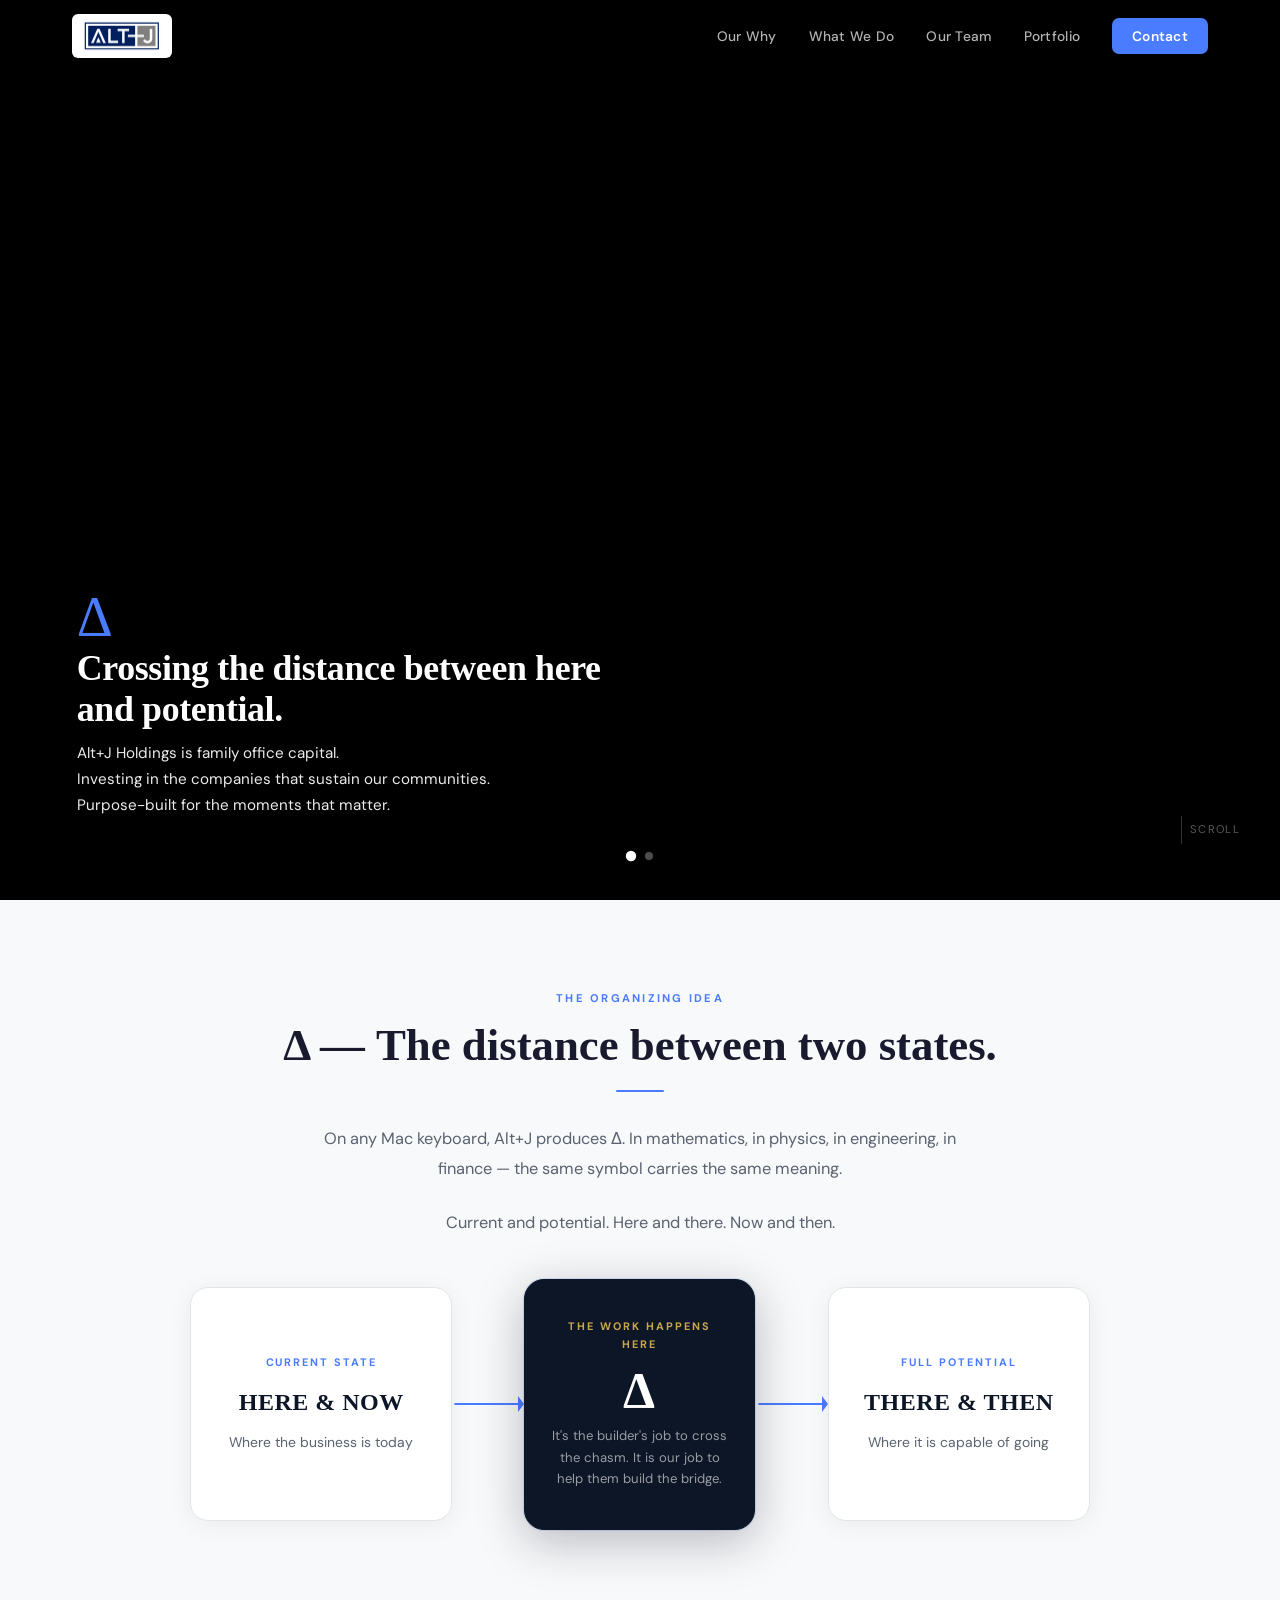
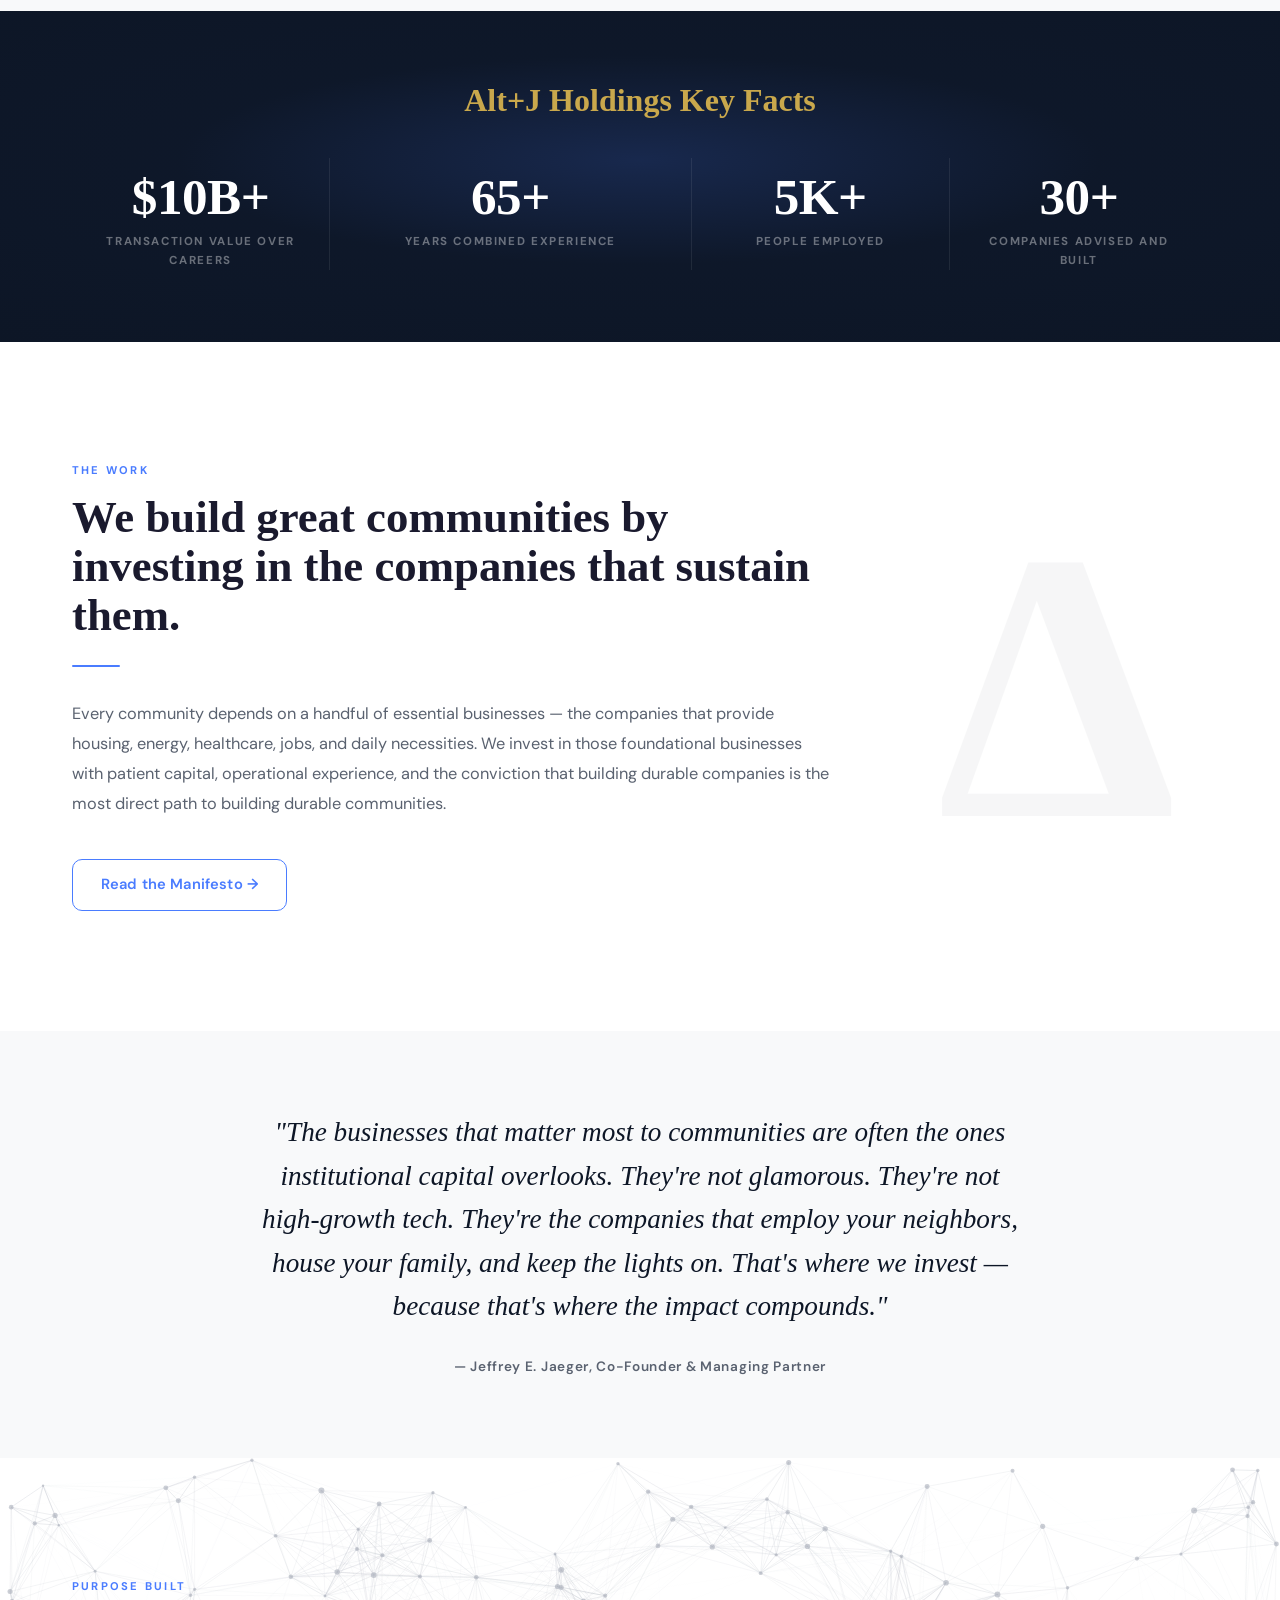
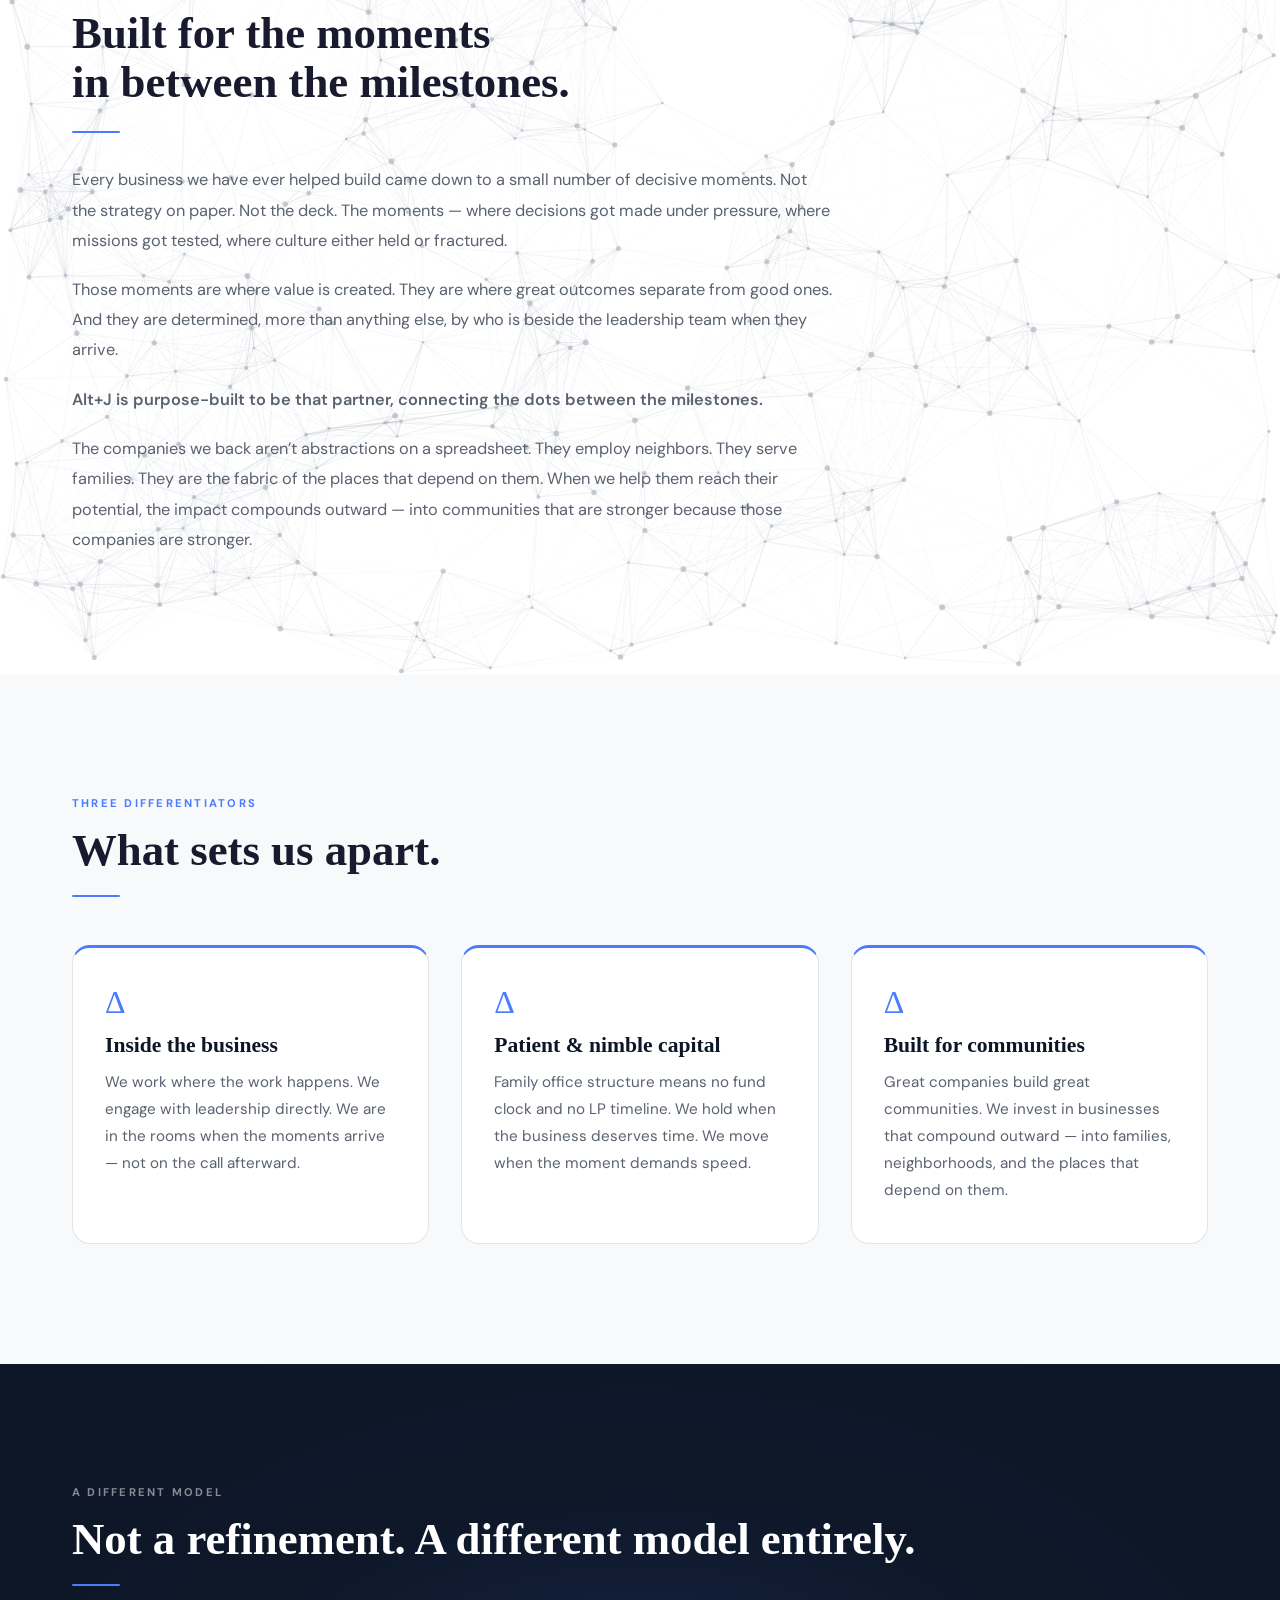
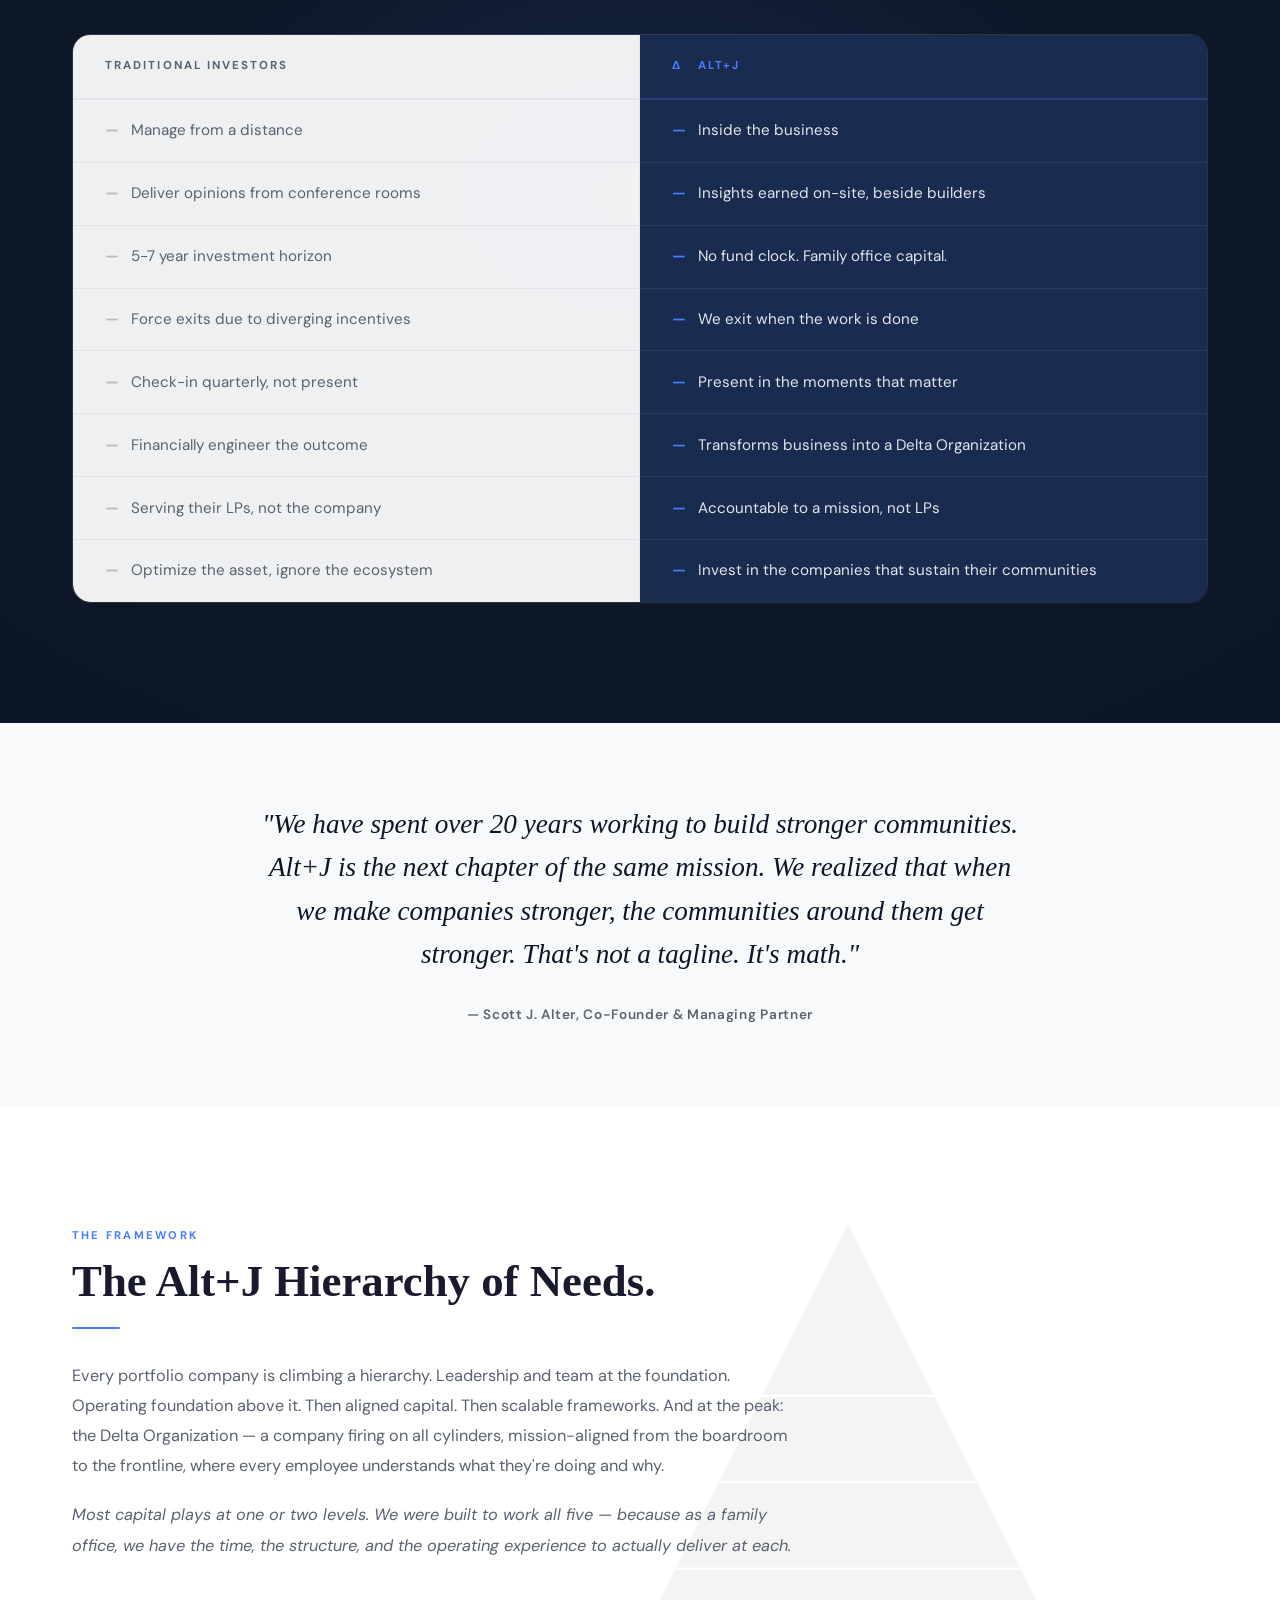
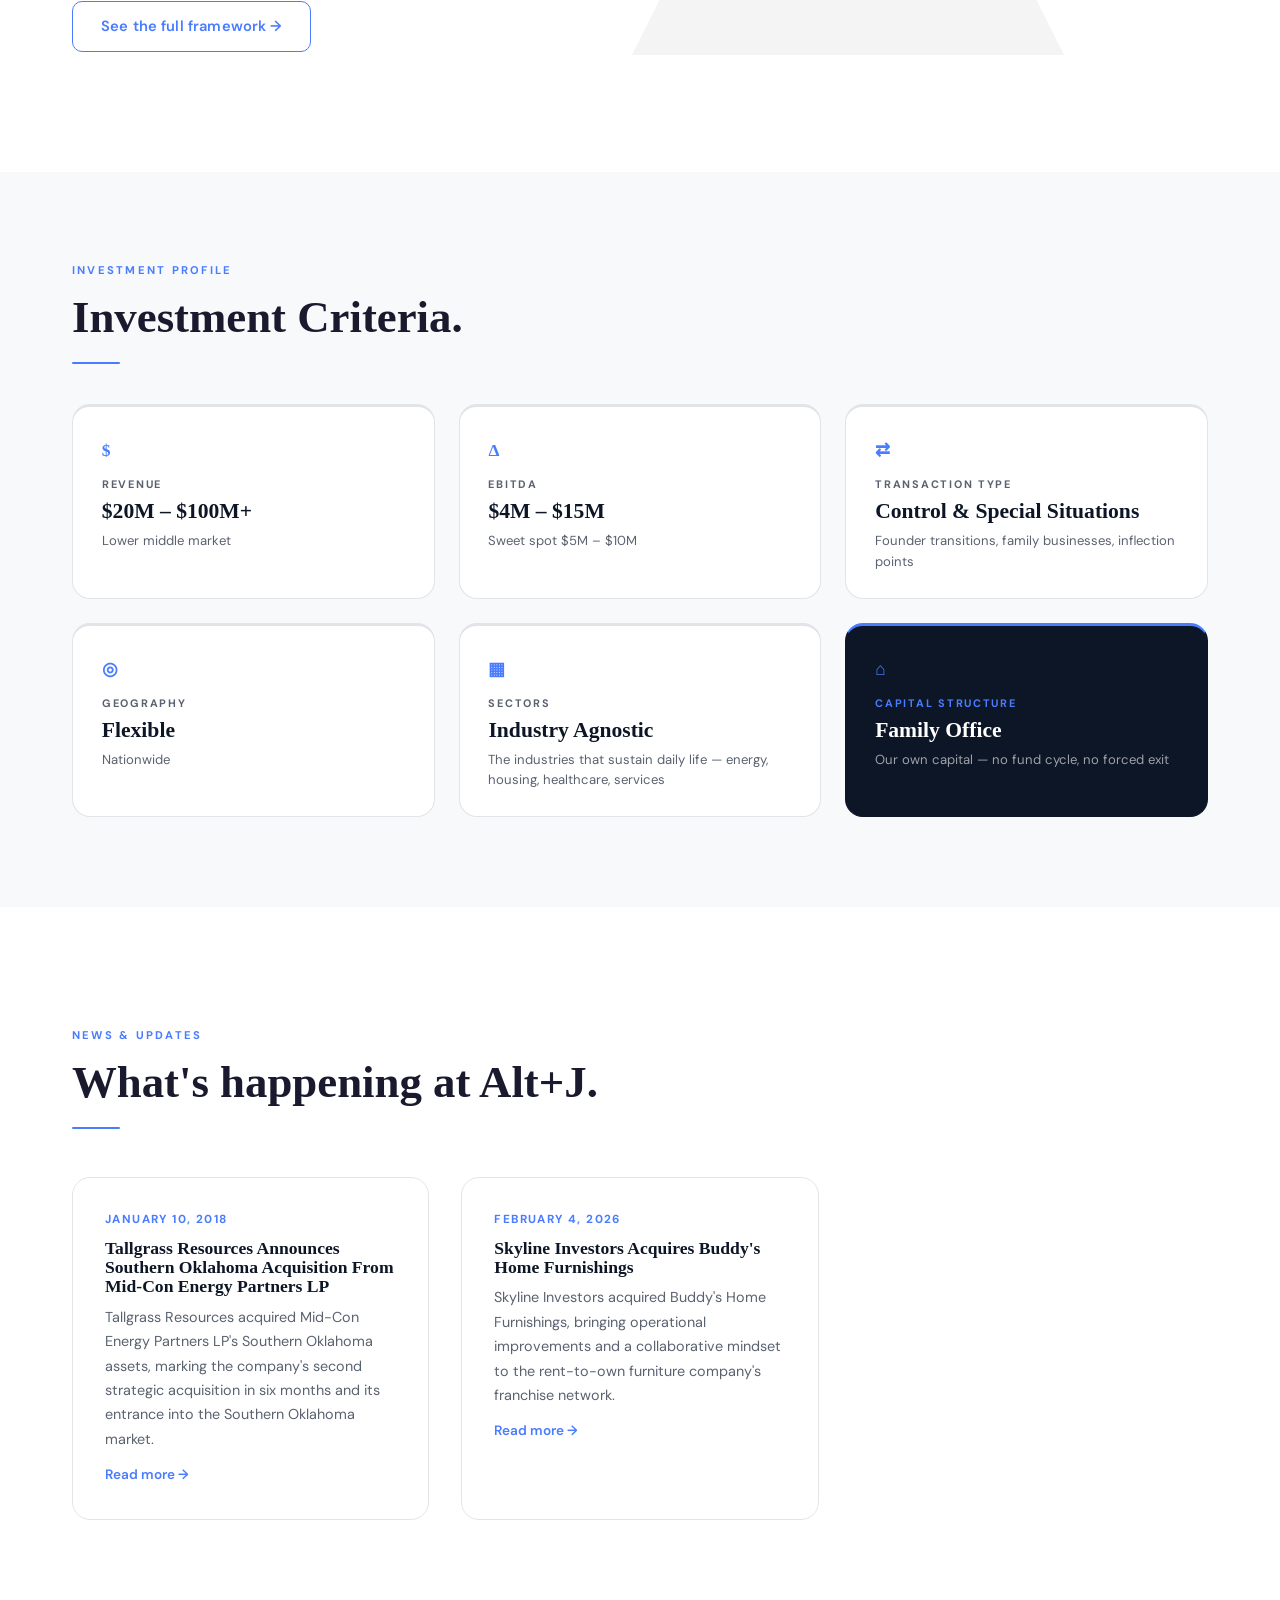
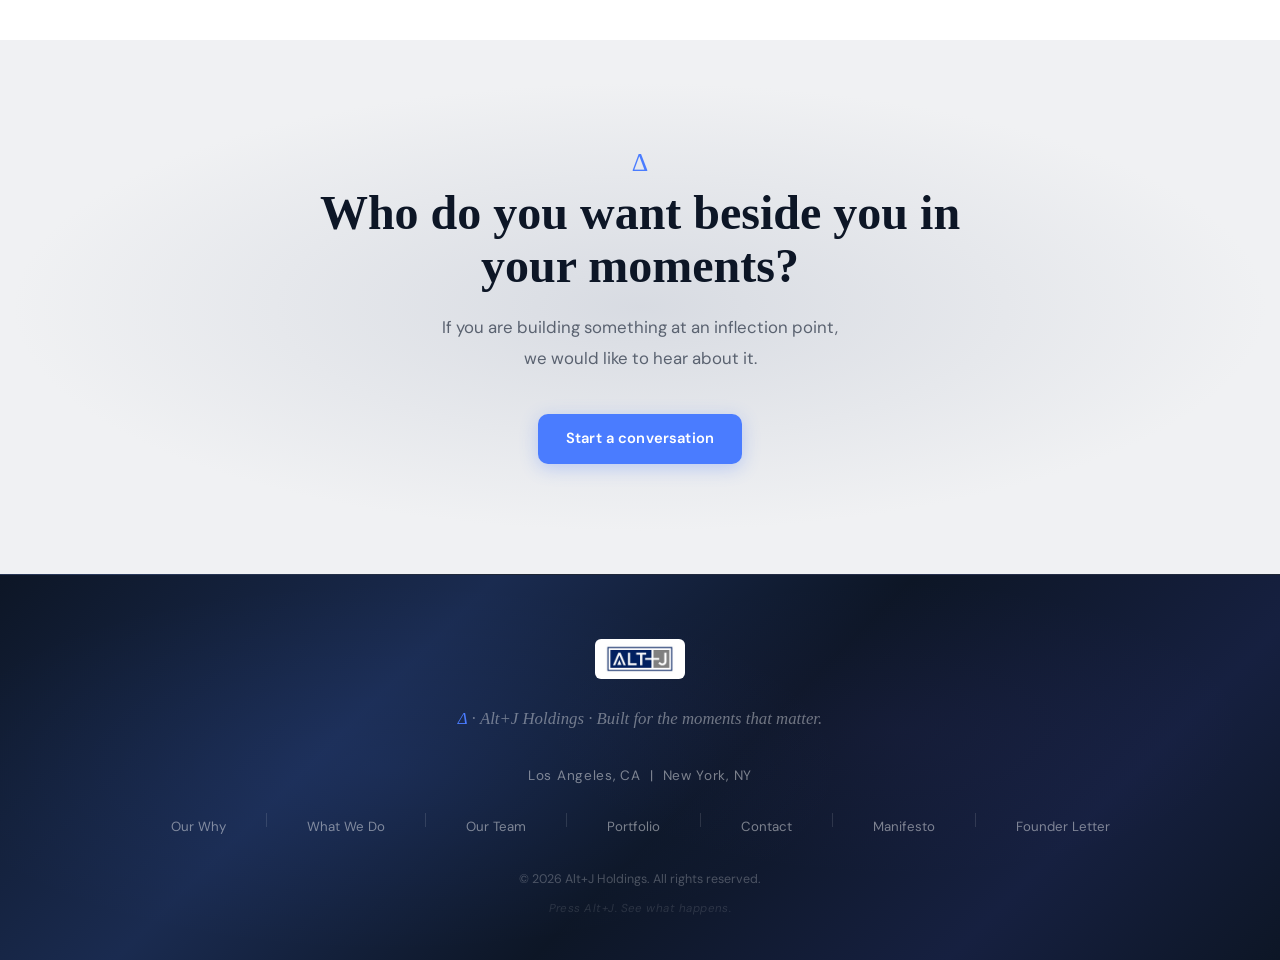
==== index.html @ 7e22d4cb "Fix paths: remove /altj/ prefix for GitHub Pages root deploy" ====
<!DOCTYPE html>
<html lang="en">
<head>
  <meta charset="UTF-8">
  <meta name="viewport" content="width=device-width, initial-scale=1.0">
  <title>Alt+J Holdings — Crossing the Distance Between Here and Potential</title>
  <meta name="description" content="Alt+J Holdings is a family office investment firm built for the moments that matter — backing lower middle market businesses with patient capital, operating presence, and conviction earned beside builders.">
  <link rel="stylesheet" href="/css/style.css">
  <link rel="preload" as="video" type="video/mp4" href="/assets/videos/nyc-skyline.mp4">
  <link rel="preconnect" href="https://fonts.googleapis.com">
  <link rel="preconnect" href="https://fonts.gstatic.com" crossorigin>
</head>
<body>

<!-- ══════════════ NAV ══════════════ -->
<nav id="nav">
  <div class="nav-inner">
    <a class="nav-logo" href="/">
      <img src="/assets/logo.png" alt="Alt+J Holdings">
    </a>
    <ul class="nav-links">
      <li><a href="/ourwhy.html">Our Why</a></li>
      <li><a href="/what-we-do.html">What We Do</a></li>
      <li><a href="/team.html">Our Team</a></li>
      <li><a href="/portfolio.html">Portfolio</a></li>
      <li><a href="/contact.html" class="nav-cta">Contact</a></li>
    </ul>
    <div class="nav-hamburger" aria-label="Menu" role="button" tabindex="0">
      <span></span><span></span><span></span>
    </div>
  </div>
</nav>
<div class="nav-mobile">
  <ul>
    <li><a href="/ourwhy.html">Our Why</a></li>
    <li><a href="/what-we-do.html">What We Do</a></li>
    <li><a href="/team.html">Our Team</a></li>
    <li><a href="/portfolio.html">Portfolio</a></li>
    <li><a href="/contact.html">Contact</a></li>
  </ul>
  <a href="/contact.html" class="btn btn-primary">Contact</a>
</div>

<!-- ══════════════ HERO — VIDEO ══════════════ -->
<section class="hero-video">
  <div class="hero-video-slides">
    <div class="hero-slide active" data-slide="0">
      <video autoplay muted loop playsinline preload="auto"
             poster="/assets/videos/la-poster.jpg">
        <source src="/assets/videos/la-skyline.mp4" type="video/mp4">
      </video>
    </div>
    <div class="hero-slide" data-slide="1">
      <video autoplay muted loop playsinline preload="auto"
             poster="/assets/videos/nyc-poster.jpg">
        <source src="/assets/videos/nyc-skyline.mp4" type="video/mp4">
      </video>
    </div>
  </div>

  <!-- Content — static, pinned bottom-left; video slides transition behind it -->
  <div class="hero-content">
    <span class="hero-delta">Δ</span>
    <h1 class="hero-headline">Crossing the distance between here and potential.</h1>
    <p class="hero-sub">Alt+J Holdings is family office capital.<br>Investing in the companies that sustain our communities.<br>Purpose-built for the moments that matter.</p>
  </div>

  <div class="hero-dots" role="tablist" aria-label="Hero slides">
    <button class="hero-dot active" data-dot="0" aria-label="Slide 1"></button>
    <button class="hero-dot"        data-dot="1" aria-label="Slide 2"></button>
  </div>
  <div class="scroll-hint">Scroll</div>
</section>


<!-- ══════════════ DELTA INFOGRAPHIC ══════════════ -->
<section style="background:var(--off-white); padding:90px 0">
  <div class="container">
    <div class="fade-in" style="text-align:center">
      <span class="label" style="text-align:center">The Organizing Idea</span>
      <h2>Δ — The distance between two states.</h2>
      <div class="section-divider center"></div>
      <p style="color:var(--text-light);max-width:640px;margin:0 auto 1.5rem">
        On any Mac keyboard, Alt+J produces Δ. In mathematics, in physics, in engineering, in finance — the same symbol carries the same meaning.
      </p>
      <p style="color:var(--text-light);max-width:640px;margin:0 auto 3rem">
        Current and potential. Here and there. Now and then.
      </p>
    </div>
    <div class="delta-infographic delta-infographic-animated">
      <div class="delta-node delta-node-here">
        <div class="delta-node-label">Current State</div>
        <div class="delta-node-title">HERE &amp; NOW</div>
        <div class="delta-node-desc">Where the business is today</div>
      </div>
      <div class="delta-connector" aria-hidden="true">
        <svg class="delta-connector-svg" viewBox="0 0 120 40" xmlns="http://www.w3.org/2000/svg" preserveAspectRatio="none">
          <line class="connector-line" x1="4" y1="20" x2="116" y2="20"/>
          <polygon class="connector-arrow" points="110,12 120,20 110,28"/>
        </svg>
      </div>
      <div class="delta-node center-node delta-center-pulse">
        <div class="delta-node-label">The Work Happens Here</div>
        <div class="delta-node-title">Δ</div>
        <div class="delta-node-desc">It's the builder's job to cross the chasm. It is our job to help them build the bridge.</div>
      </div>
      <div class="delta-connector" aria-hidden="true">
        <svg class="delta-connector-svg" viewBox="0 0 120 40" xmlns="http://www.w3.org/2000/svg" preserveAspectRatio="none">
          <line class="connector-line" x1="4" y1="20" x2="116" y2="20"/>
          <polygon class="connector-arrow" points="110,12 120,20 110,28"/>
        </svg>
      </div>
      <div class="delta-node delta-node-there">
        <div class="delta-node-label">Full Potential</div>
        <div class="delta-node-title">THERE &amp; THEN</div>
        <div class="delta-node-desc">Where it is capable of going</div>
      </div>
    </div>
  </div>
</section>


<!-- ══════════════ STAT BAND ══════════════ -->
<section class="stat-band navy-glow">
  <div class="container">
    <h2 class="fade-in" style="text-align:center;color:var(--gold);font-size:clamp(1.4rem,2.5vw,2rem);margin-bottom:2.5rem">Alt+J Holdings Key Facts</h2>
    <div class="stats-grid">
      <div class="stat-item fade-in">
        <div class="stat-number" data-count="10" data-prefix="$" data-suffix="B+">$10B+</div>
        <div class="stat-label">Transaction Value Over Careers</div>
      </div>
      <div class="stat-item fade-in fade-in-delay-1">
        <div class="stat-number" data-count="65" data-suffix="+">65+</div>
        <div class="stat-label">Years Combined Experience</div>
      </div>
      <div class="stat-item fade-in fade-in-delay-2">
        <div class="stat-number" data-count="5" data-suffix="K+">5K+</div>
        <div class="stat-label">People Employed</div>
      </div>
      <div class="stat-item fade-in fade-in-delay-3">
        <div class="stat-number" data-count="30" data-suffix="+">30+</div>
        <div class="stat-label">Companies Advised and Built</div>
      </div>
    </div>
  </div>
</section>


<!-- ══════════════ THE WORK ══════════════ -->
<section id="moments-section" style="background:var(--white); padding:120px 0; position:relative; overflow:hidden;">
  <!-- Large faded Delta watermark -->
  <div aria-hidden="true" style="position:absolute;right:8%;top:50%;transform:translateY(-50%);font-family:'Cormorant Garant',Georgia,serif;font-size:clamp(20rem,30vw,40rem);font-weight:700;color:var(--navy);opacity:0.03;line-height:1;pointer-events:none;z-index:0;user-select:none;">Δ</div>
  <div class="container" style="position:relative;z-index:1;">
    <div style="max-width:760px">
      <span class="label fade-in">The Work</span>
      <h2 class="fade-in" style="margin-bottom:1.5rem">We build great communities by investing in the companies that sustain them.</h2>
      <div class="section-divider fade-in"></div>
      <p class="fade-in fade-in-delay-1" style="color:var(--text-light)">
        Every community depends on a handful of essential businesses — the companies that provide housing, energy, healthcare, jobs, and daily necessities. We invest in those foundational businesses with patient capital, operational experience, and the conviction that building durable companies is the most direct path to building durable communities.
      </p>
      <div class="fade-in fade-in-delay-3" style="margin-top:2.5rem">
        <a href="/manifesto.html" class="btn btn-outline">Read the Manifesto →</a>
      </div>
    </div>
  </div>
</section>


<!-- ══════════════ QUOTE — JEFF ══════════════ -->
<section style="background:var(--off-white); padding:80px 0">
  <div class="container">
    <blockquote class="pull-quote fade-in" style="max-width:760px;margin:0 auto;text-align:center;border:none;padding:0">
      <p style="font-family:'Cormorant Garant',Georgia,serif;font-size:clamp(1.3rem,2.5vw,1.7rem);line-height:1.6;color:var(--navy);font-style:italic;margin-bottom:1.5rem">
        "The businesses that matter most to communities are often the ones institutional capital overlooks. They're not glamorous. They're not high-growth tech. They're the companies that employ your neighbors, house your family, and keep the lights on. That's where we invest — because that's where the impact compounds."
      </p>
      <cite style="font-style:normal;font-size:0.85rem;color:var(--text-light);font-weight:600;letter-spacing:0.05em">
        — Jeffrey E. Jaeger, Co-Founder & Managing Partner
      </cite>
    </blockquote>
  </div>
</section>




<!-- ══════════════ PURPOSE BUILT ══════════════ -->
<section id="moments-section-2" style="background:var(--white); padding:120px 0; position:relative; overflow:hidden;">
  <canvas id="particleCanvas2" style="position:absolute;top:0;left:0;width:100%;height:100%;pointer-events:none;z-index:0;"></canvas>
  <div class="container" style="position:relative;z-index:1;">
    <div style="max-width:760px">
      <span class="label fade-in">Purpose Built</span>
      <h2 class="fade-in" style="margin-bottom:1.5rem">Built for the moments<br>in between the milestones.</h2>
      <div class="section-divider fade-in"></div>
      <p class="fade-in fade-in-delay-1" style="color:var(--text-light)">
        Every business we have ever helped build came down to a small number of decisive moments. Not the strategy on paper. Not the deck. The moments — where decisions got made under pressure, where missions got tested, where culture either held or fractured.
      </p>
      <p class="fade-in fade-in-delay-2" style="color:var(--text-light);margin-top:1.2rem">
        Those moments are where value is created. They are where great outcomes separate from good ones. And they are determined, more than anything else, by who is beside the leadership team when they arrive.
      </p>
      <p class="fade-in fade-in-delay-2" style="color:var(--text-light);margin-top:1.2rem;font-weight:600">
        Alt+J is purpose-built to be that partner, connecting the dots between the milestones.
      </p>
      <p class="fade-in fade-in-delay-2" style="color:var(--text-light);margin-top:1.2rem">
        The companies we back aren’t abstractions on a spreadsheet. They employ neighbors. They serve families. They are the fabric of the places that depend on them. When we help them reach their potential, the impact compounds outward — into communities that are stronger because those companies are stronger.
      </p>
    </div>
  </div>
</section>


<!-- ══════════════ THREE PILLARS ══════════════ -->
<section style="background:var(--off-white); padding:120px 0">
  <div class="container">
    <span class="label fade-in">Three Differentiators</span>
    <h2 class="fade-in">What sets us apart.</h2>
    <div class="section-divider fade-in"></div>
    <div class="pillars-grid">
      <div class="pillar-card fade-in fade-in-delay-1">
        <span class="pillar-delta">Δ</span>
        <h3>Inside the business</h3>
        <p>We work where the work happens. We engage with leadership directly. We are in the rooms when the moments arrive — not on the call afterward.</p>
      </div>
      <div class="pillar-card fade-in fade-in-delay-2">
        <span class="pillar-delta">Δ</span>
        <h3>Patient &amp; nimble capital</h3>
        <p>Family office structure means no fund clock and no LP timeline. We hold when the business deserves time. We move when the moment demands speed.</p>
      </div>
      <div class="pillar-card fade-in fade-in-delay-3">
        <span class="pillar-delta">Δ</span>
        <h3>Built for communities</h3>
        <p>Great companies build great communities. We invest in businesses that compound outward — into families, neighborhoods, and the places that depend on them.</p>
      </div>
    </div>
  </div>
</section>


<!-- ══════════════ PE vs ALT+J COMPARISON ══════════════ -->
<section class="navy-glow" style="padding:120px 0">
  <div class="container">
    <span class="label label-white fade-in">A Different Model</span>
    <h2 class="fade-in" style="color:var(--white)">Not a refinement. A different model entirely.</h2>
    <div class="section-divider fade-in" style="background:var(--accent)"></div>
    <div class="pe-vs-altj fade-in fade-in-delay-1">
      <!-- Left column: Conventional PE -->
      <div class="pva-col pva-col-pe">
        <div class="pva-header">Traditional Investors</div>
        <div class="pva-cell">Manage from a distance</div>
        <div class="pva-cell">Deliver opinions from conference rooms</div>
        <div class="pva-cell">5-7 year investment horizon</div>
        <div class="pva-cell">Force exits due to diverging incentives</div>
        <div class="pva-cell">Check-in quarterly, not present</div>
        <div class="pva-cell">Financially engineer the outcome</div>
        <div class="pva-cell">Serving their LPs, not the company</div>
        <div class="pva-cell pva-cell-last">Optimize the asset, ignore the ecosystem</div>
      </div>
      <!-- Right column: Alt+J -->
      <div class="pva-col pva-col-altj">
        <div class="pva-header">Δ &nbsp; Alt+J</div>
        <div class="pva-cell">Inside the business</div>
        <div class="pva-cell">Insights earned on-site, beside builders</div>
        <div class="pva-cell">No fund clock. Family office capital.</div>
        <div class="pva-cell">We exit when the work is done</div>
        <div class="pva-cell">Present in the moments that matter</div>
        <div class="pva-cell">Transforms business into a Delta Organization</div>
        <div class="pva-cell">Accountable to a mission, not LPs</div>
        <div class="pva-cell pva-cell-last">Invest in the companies that sustain their communities</div>
      </div>
    </div>
  </div>
</section>


<!-- ══════════════ QUOTE — SCOTT ══════════════ -->
<section style="background:var(--off-white); padding:80px 0">
  <div class="container">
    <blockquote class="pull-quote fade-in" style="max-width:760px;margin:0 auto;text-align:center;border:none;padding:0">
      <p style="font-family:'Cormorant Garant',Georgia,serif;font-size:clamp(1.3rem,2.5vw,1.7rem);line-height:1.6;color:var(--navy);font-style:italic;margin-bottom:1.5rem">
        "We have spent over 20 years working to build stronger communities. Alt+J is the next chapter of the same mission. We realized that when we make companies stronger, the communities around them get stronger. That's not a tagline. It's math."
      </p>
      <cite style="font-style:normal;font-size:0.85rem;color:var(--text-light);font-weight:600;letter-spacing:0.05em">
        — Scott J. Alter, Co-Founder & Managing Partner
      </cite>
    </blockquote>
  </div>
</section>


<!-- ══════════════ HIERARCHY OF NEEDS TEASER ══════════════ -->
<section style="background:var(--white); padding:120px 0; position:relative; overflow:hidden;">
  <!-- Pyramid watermark — teaser for Approach page -->
  <div aria-hidden="true" style="position:absolute;right:15%;top:50%;transform:translateY(-50%);width:480px;height:480px;opacity:0.04;pointer-events:none;z-index:0;">
    <svg viewBox="0 0 400 400" xmlns="http://www.w3.org/2000/svg" style="width:100%;height:100%;">
      <!-- Solid triangle -->
      <polygon points="200,20 380,380 20,380" fill="#0d1626"/>
      <!-- Level dividers (white lines to create tiers) -->
      <line x1="128" y1="164" x2="272" y2="164" stroke="#fff" stroke-width="2"/>
      <line x1="92" y1="236" x2="308" y2="236" stroke="#fff" stroke-width="2"/>
      <line x1="56" y1="308" x2="344" y2="308" stroke="#fff" stroke-width="2"/>
    </svg>
  </div>
  <div class="container" style="position:relative;z-index:1;">
    <div style="max-width:720px">
      <span class="label fade-in">The Framework</span>
      <h2 class="fade-in">The Alt+J Hierarchy of Needs.</h2>
      <div class="section-divider fade-in"></div>
      <p class="fade-in fade-in-delay-1" style="color:var(--text-light)">
        Every portfolio company is climbing a hierarchy. Leadership and team at the foundation. Operating foundation above it. Then aligned capital. Then scalable frameworks. And at the peak: the Delta Organization — a company firing on all cylinders, mission-aligned from the boardroom to the frontline, where every employee understands what they're doing and why.
      </p>
      <p class="fade-in fade-in-delay-2" style="color:var(--text-light);margin-top:1.2rem;font-style:italic">
        Most capital plays at one or two levels. We were built to work all five — because as a family office, we have the time, the structure, and the operating experience to actually deliver at each.
      </p>
      <div class="fade-in fade-in-delay-3" style="margin-top:2.5rem">
        <a href="/what-we-do.html" class="btn btn-outline">See the full framework →</a>
      </div>
    </div>
  </div>
</section>


<!-- ══════════════ INVESTMENT SNAPSHOT ══════════════ -->
<section style="background:var(--off-white); padding:90px 0">
  <div class="container">
    <span class="label fade-in">Investment Profile</span>
    <h2 class="fade-in">Investment Criteria.</h2>
    <div class="section-divider fade-in"></div>
    <div class="criteria-grid fade-in fade-in-delay-1">

      <div class="criteria-card">
        <div class="criteria-icon">$</div>
        <div class="criteria-label">Revenue</div>
        <div class="criteria-value">$20M – $100M+</div>
        <div class="criteria-sub">Lower middle market</div>
      </div>

      <div class="criteria-card">
        <div class="criteria-icon">Δ</div>
        <div class="criteria-label">EBITDA</div>
        <div class="criteria-value">$4M – $15M</div>
        <div class="criteria-sub">Sweet spot $5M – $10M</div>
      </div>

      <div class="criteria-card">
        <div class="criteria-icon">⇄</div>
        <div class="criteria-label">Transaction Type</div>
        <div class="criteria-value">Control &amp; Special Situations</div>
        <div class="criteria-sub">Founder transitions, family businesses, inflection points</div>
      </div>

      <div class="criteria-card">
        <div class="criteria-icon">◎</div>
        <div class="criteria-label">Geography</div>
        <div class="criteria-value">Flexible</div>
        <div class="criteria-sub">Nationwide</div>
      </div>

      <div class="criteria-card">
        <div class="criteria-icon">▦</div>
        <div class="criteria-label">Sectors</div>
        <div class="criteria-value">Industry Agnostic</div>
        <div class="criteria-sub">The industries that sustain daily life — energy, housing, healthcare, services</div>
      </div>

      <div class="criteria-card criteria-card-accent">
        <div class="criteria-icon">⌂</div>
        <div class="criteria-label">Capital Structure</div>
        <div class="criteria-value">Family Office</div>
        <div class="criteria-sub">Our own capital — no fund cycle, no forced exit</div>
      </div>

    </div>
  </div>
</section>


<!-- ══════════════ NEWS ══════════════ -->
<section style="background:var(--white); padding:120px 0">
  <div class="container">
    <span class="label fade-in">News & Updates</span>
    <h2 class="fade-in">What's happening at Alt+J.</h2>
    <div class="section-divider fade-in"></div>

    <div class="news-grid fade-in fade-in-delay-1">
      <article class="news-card">
        <div class="news-date">January 10, 2018</div>
        <h3>Tallgrass Resources Announces Southern Oklahoma Acquisition From Mid-Con Energy Partners LP</h3>
        <p>Tallgrass Resources acquired Mid-Con Energy Partners LP's Southern Oklahoma assets, marking the company's second strategic acquisition in six months and its entrance into the Southern Oklahoma market.</p>
        <a href="https://www.tallgrassresources.com/tallgrass-resources-announces-southern-oklahoma-acquisition-from-mid-con-energy-partners-lp/" target="_blank">Read more →</a>
      </article>
      <article class="news-card">
        <div class="news-date">February 4, 2026</div>
        <h3>Skyline Investors Acquires Buddy's Home Furnishings</h3>
        <p>Skyline Investors acquired Buddy's Home Furnishings, bringing operational improvements and a collaborative mindset to the rent-to-own furniture company's franchise network.</p>
        <a href="https://www.retaildive.com/news/private-equity-acquires-buddys-home-furnishings/811330/" target="_blank">Read more →</a>
      </article>
    </div>
  </div>
</section>


<!-- ══════════════ FINAL CTA ══════════════ -->
<section class="cta-section navy-glow">
  <div class="container">
    <span class="delta-accent fade-in" style="text-align:center">Δ</span>
    <h2 class="fade-in">Who do you want beside you in your moments?</h2>
    <p class="fade-in fade-in-delay-1">
      If you are building something at an inflection point,<br>we would like to hear about it.
    </p>
    <div class="cta-btns fade-in fade-in-delay-2">
      <a href="/contact.html" class="btn btn-primary">Start a conversation</a>
    </div>
  </div>
</section>


<!-- ══════════════ FOOTER ══════════════ -->
<footer>
  <div class="footer-inner">
    <div class="footer-logo">
      <img src="/assets/logo.png" alt="Alt+J Holdings">
    </div>
    <p class="footer-tagline"><span class="delta">Δ</span> · Alt+J Holdings · Built for the moments that matter.</p>
    <p style="color:rgba(255,255,255,0.45);font-size:0.85rem;margin-top:0.5rem;letter-spacing:0.05em">Los Angeles, CA &nbsp;|&nbsp; New York, NY</p>
    <br>
    <ul class="footer-links">
      <li><a href="/ourwhy.html">Our Why</a></li>
      <li class="footer-divider"></li>
      <li><a href="/what-we-do.html">What We Do</a></li>
      <li class="footer-divider"></li>
      <li><a href="/team.html">Our Team</a></li>
      <li class="footer-divider"></li>
      <li><a href="/portfolio.html">Portfolio</a></li>
      <li class="footer-divider"></li>
      <li><a href="/contact.html">Contact</a></li>
      <li class="footer-divider"></li>
      <li><a href="/manifesto.html">Manifesto</a></li>
      <li class="footer-divider"></li>
      <li><a href="/letter.html">Founder Letter</a></li>
    </ul>
    <p class="footer-legal">© 2026 Alt+J Holdings. All rights reserved.</p>
    <p class="footer-easter">Press Alt+J. See what happens.</p>
  </div>
</footer>

<script src="/js/main.js"></script>

<!-- Particle / constellation animation for Purpose Built section -->
<script>
/* Particle animation for Purpose Built section */
(function () {
  var canvas = document.getElementById('particleCanvas2');
  if (!canvas) return;
  var ctx = canvas.getContext('2d');
  var section = document.getElementById('moments-section-2');
  if (!section) return;
  var particles = [];
  var raf;
  var PARTICLE_COUNT = 330;
  var MAX_DIST = 165;
  var SPEED = 0.28;

  function resize() {
    canvas.width = section.offsetWidth;
    canvas.height = section.offsetHeight;
  }

  function makeParticle() {
    return {
      x: Math.random() * canvas.width,
      y: Math.random() * canvas.height,
      vx: (Math.random() - 0.5) * SPEED,
      vy: (Math.random() - 0.5) * SPEED,
      r: Math.random() * 1.8 + 1.2
    };
  }

  function init() {
    resize();
    particles = [];
    for (var i = 0; i < PARTICLE_COUNT; i++) particles.push(makeParticle());
  }

  function draw() {
    ctx.clearRect(0, 0, canvas.width, canvas.height);
    var len = particles.length;
    for (var i = 0; i < len; i++) {
      var p = particles[i];
      p.x += p.vx;
      p.y += p.vy;
      if (p.x < 0 || p.x > canvas.width)  p.vx *= -1;
      if (p.y < 0 || p.y > canvas.height) p.vy *= -1;
    }
    for (var i = 0; i < len; i++) {
      for (var j = i + 1; j < len; j++) {
        var dx = particles[i].x - particles[j].x;
        var dy = particles[i].y - particles[j].y;
        var dist = Math.sqrt(dx * dx + dy * dy);
        if (dist < MAX_DIST) {
          ctx.beginPath();
          ctx.strokeStyle = 'rgba(180,185,195,' + (0.45 * (1 - dist / MAX_DIST)).toFixed(3) + ')';
          ctx.lineWidth = 0.7;
          ctx.moveTo(particles[i].x, particles[i].y);
          ctx.lineTo(particles[j].x, particles[j].y);
          ctx.stroke();
        }
      }
    }
    ctx.fillStyle = 'rgba(175,180,190,0.65)';
    for (var i = 0; i < len; i++) {
      ctx.beginPath();
      ctx.arc(particles[i].x, particles[i].y, particles[i].r, 0, Math.PI * 2);
      ctx.fill();
    }
    raf = requestAnimationFrame(draw);
  }

  var started = false;
  var obs = new IntersectionObserver(function (entries) {
    entries.forEach(function (e) {
      if (e.isIntersecting && !started) {
        started = true;
        init();
        draw();
      }
    });
  }, { threshold: 0.1 });
  obs.observe(section);

  window.addEventListener('resize', function () {
    if (started) {
      cancelAnimationFrame(raf);
      init();
      draw();
    }
  });
})();
</script>
</body>
</html>
---- css/style.css ----
/* ============================================================
   ALT+J PARTNERS — Main Stylesheet v3.0
   Cormorant Garant + DM Sans · Hyperpolished institutional
   ============================================================ */

@import url('https://fonts.googleapis.com/css2?family=Cormorant+Garant:ital,wght@0,300;0,400;0,600;0,700;1,300;1,400;1,600&family=DM+Sans:ital,opsz,wght@0,9..40,300;0,9..40,400;0,9..40,500;0,9..40,600;0,9..40,700;0,9..40,800;1,9..40,400&display=swap');

/* ── Variables ── */
:root {
  --navy:        #0d1626;
  --navy-mid:    #1a2b50;
  --navy-light:  #162040;
  --accent:      #4a7cff;
  --accent-glow: rgba(74, 124, 255, 0.15);
  --gold:        #c9a84c;
  --white:       #ffffff;
  --off-white:   #f8f9fa;
  --text:        #1a1a2e;
  --text-light:  #5a6270;
  --text-muted:  rgba(255,255,255,0.65);
  --border:      #e2e4e8;
  --border-dark: rgba(255,255,255,0.1);
  --transition:  0.3s ease;
  --radius:      10px;
  --radius-lg:   18px;
}

/* ── Subtle gradient depth for dark sections ── */
.navy-glow {
  position: relative;
  background: var(--navy);
}
.navy-glow::before {
  content: '';
  position: absolute;
  inset: 0;
  pointer-events: none;
  z-index: 0;
  background: radial-gradient(ellipse 80% 70% at 50% 45%, rgba(74,124,255,0.18) 0%, rgba(26,43,80,0.08) 45%, transparent 100%);
}

/* ── Reset ── */
*, *::before, *::after { margin: 0; padding: 0; box-sizing: border-box; }
html { scroll-behavior: smooth; }
body {
  font-family: 'DM Sans', -apple-system, BlinkMacSystemFont, sans-serif;
  color: var(--text);
  background: var(--white);
  line-height: 1.6;
  -webkit-font-smoothing: antialiased;
  -moz-osx-font-smoothing: grayscale;
  transition: opacity 0.25s ease;
}
img { max-width: 100%; display: block; }
a { text-decoration: none; color: inherit; }

/* ── Typography ── */
h1, h2, h3, h4 {
  font-family: 'Cormorant Garant', Georgia, serif;
  line-height: 1.1;
}
h1 { font-size: clamp(2.4rem, 5vw, 4.5rem); font-weight: 700; }
h2 { font-size: clamp(1.8rem, 3.5vw, 3rem); font-weight: 700; }
h3 { font-size: clamp(1.05rem, 2vw, 1.35rem); font-weight: 600; }
p  { font-size: 1.02rem; line-height: 1.85; }

/* ── Layout ── */
.container { max-width: 1200px; margin: 0 auto; padding: 0 2rem; }
.section-pad    { padding: 120px 0; }
.section-pad-sm { padding: 72px 0; }

/* ── Labels / eyebrows ── */
.label {
  font-family: 'DM Sans', sans-serif;
  font-size: 0.7rem; font-weight: 700;
  text-transform: uppercase; letter-spacing: 0.2em;
  color: var(--accent); margin-bottom: 0.8rem;
  display: block;
}
.label-gold { color: var(--gold); }
.label-white { color: rgba(255,255,255,0.5); }

/* ── Delta accent ── */
.delta-accent {
  font-family: 'Cormorant Garant', Georgia, serif;
  font-size: 1.6rem; color: var(--accent);
  display: block; margin-bottom: 0.75rem; line-height: 1;
}
.delta-accent-gold { color: var(--gold); }

/* ── Section Divider ── */
.section-divider {
  width: 48px; height: 2px;
  background: var(--accent);
  border-radius: 2px;
  margin: 1.25rem 0 2rem;
}
.section-divider.center { margin: 1.25rem auto 2rem; }
.section-divider-gold { background: var(--gold); }

/* ── Color utilities ── */
.bg-white    { background: var(--white); }
.bg-light    { background: var(--off-white); }
.bg-navy     { background: var(--navy); color: var(--white); }
.bg-navy-mid { background: var(--navy-mid); color: var(--white); }
.text-white  { color: var(--white); }

/* ── Buttons ── */
.btn {
  display: inline-flex; align-items: center; gap: 0.4rem;
  padding: 13px 28px; border-radius: var(--radius);
  font-family: 'DM Sans', sans-serif;
  font-size: 0.92rem; font-weight: 600;
  cursor: pointer; border: none;
  transition: all var(--transition);
  white-space: nowrap;
  letter-spacing: 0.01em;
}
.btn-primary {
  background: var(--accent); color: var(--white);
  box-shadow: 0 4px 18px rgba(74,124,255,0.3);
}
.btn-primary:hover {
  background: #3a6aee;
  transform: translateY(-2px);
  box-shadow: 0 8px 28px rgba(74,124,255,0.45);
}
.btn-ghost {
  background: transparent; color: var(--white);
  border: 1.5px solid rgba(255,255,255,0.3);
}
.btn-ghost:hover {
  border-color: rgba(255,255,255,0.7);
  background: rgba(255,255,255,0.07);
}
.btn-outline {
  background: transparent; color: var(--accent);
  border: 1.5px solid var(--accent);
}
.btn-outline:hover { background: var(--accent); color: var(--white); }
.btn-navy {
  background: var(--navy); color: var(--white);
}
.btn-navy:hover { background: var(--navy-mid); transform: translateY(-2px); }

/* ═══════════════════════════════════════════
   NAVIGATION
   ═══════════════════════════════════════════ */
#nav {
  position: fixed; top: 0; width: 100%;
  background: transparent;
  border-bottom: 1px solid transparent;
  z-index: 999;
  transition: background 0.4s ease, border-color 0.4s ease, backdrop-filter 0.4s ease;
}
#nav.scrolled {
  background: rgba(13, 22, 38, 0.58);
  backdrop-filter: blur(18px);
  -webkit-backdrop-filter: blur(18px);
  border-bottom: 1px solid rgba(255,255,255,0.08);
}
.nav-inner {
  max-width: 1200px; margin: 0 auto;
  display: flex; justify-content: space-between; align-items: center;
  height: 72px; padding: 0 2rem;
}
.nav-logo img {
  height: 44px;
  background: white;
  padding: 5px 10px;
  border-radius: 6px;
}
.nav-links {
  display: flex; gap: 2rem; list-style: none; align-items: center;
}
.nav-links a {
  font-size: 0.86rem; font-weight: 500;
  color: rgba(255,255,255,0.7);
  letter-spacing: 0.02em;
  transition: color var(--transition);
  position: relative;
}
.nav-links a::after {
  content: ''; position: absolute; bottom: -3px; left: 0;
  width: 0; height: 1.5px; background: var(--accent);
  transition: width var(--transition);
}
.nav-links a:hover,
.nav-links a.active { color: var(--white); }
.nav-links a:hover::after,
.nav-links a.active::after { width: 100%; }
.nav-cta {
  padding: 9px 20px !important;
  background: var(--accent) !important;
  color: var(--white) !important;
  border-radius: 7px !important;
  font-weight: 600 !important;
}
.nav-cta:hover { background: #3a6aee !important; }
.nav-cta::after { display: none !important; }

/* Hamburger */
.nav-hamburger {
  display: none; flex-direction: column; gap: 5px;
  cursor: pointer; padding: 4px;
}
.nav-hamburger span {
  width: 24px; height: 2px;
  background: rgba(255,255,255,0.8);
  transition: all var(--transition); display: block;
}
.nav-hamburger.open span:nth-child(1) { transform: translateY(7px) rotate(45deg); }
.nav-hamburger.open span:nth-child(2) { opacity: 0; }
.nav-hamburger.open span:nth-child(3) { transform: translateY(-7px) rotate(-45deg); }

/* Mobile Nav */
.nav-mobile {
  display: none;
  position: fixed; top: 72px; left: 0; right: 0;
  background: rgba(13, 22, 38, 0.98);
  backdrop-filter: blur(20px);
  padding: 1.5rem 2rem 2rem;
  z-index: 998;
  border-bottom: 1px solid var(--border-dark);
}
.nav-mobile.open { display: block; }
.nav-mobile ul { list-style: none; display: flex; flex-direction: column; gap: 0; }
.nav-mobile ul a {
  display: block; padding: 0.9rem 0;
  font-size: 1rem; color: rgba(255,255,255,0.8);
  font-weight: 500; border-bottom: 1px solid rgba(255,255,255,0.08);
  transition: color var(--transition);
}
.nav-mobile ul a:hover { color: var(--white); }
.nav-mobile .btn-primary { margin-top: 1.2rem; width: 100%; justify-content: center; }

/* ═══════════════════════════════════════════
   HERO — VIDEO (Home)
   ═══════════════════════════════════════════ */
.hero-video {
  position: relative; width: 100%; height: 100vh;
  min-height: 600px;
  display: flex; align-items: flex-end; justify-content: flex-start;
  overflow: hidden; background: #000;
}
.hero-video-slides { position: absolute; inset: 0; z-index: 0; overflow: hidden; }
.hero-slide {
  position: absolute; inset: 0;
  opacity: 0; transition: opacity 1.2s ease;
  will-change: opacity;
  overflow: hidden;
}
.hero-slide.active { opacity: 1; }
.hero-slide video {
  width: 100%; height: 100%; object-fit: cover;
}
.hero-slide[data-slide="0"] video {
  /* filter removed — iStock clip looks better natural */
}
.hero-slide[data-slide="1"] video {
  animation: none;
}
@keyframes kenBurns {
  0%   { transform: scale(1);    }
  100% { transform: scale(1.05); }
}

/* Particle fallback canvas */
#heroCanvas {
  position: absolute; inset: 0; z-index: 0; display: none;
}
.hero-video.fallback #heroCanvas { display: block; }
.hero-video.fallback .hero-video-slides { display: none; }

/* Hero text — static, pinned bottom-left, no overlay */
.hero-content {
  position: absolute; z-index: 2;
  bottom: 9%; left: 6%;
  text-align: left;
  max-width: 580px;
}
.hero-delta {
  font-family: 'Cormorant Garant', Georgia, serif;
  font-size: 3.5rem; color: var(--accent);
  margin-bottom: 0.2rem; line-height: 1;
  text-shadow:
    0 1px 3px rgba(0,0,0,0.6),
    0 2px 8px rgba(0,0,0,0.4);
  display: block;
}
.hero-headline {
  font-family: 'Cormorant Garant', Georgia, serif;
  font-size: clamp(1.4rem, 2.8vw, 2.4rem);
  font-weight: 700; color: var(--white);
  line-height: 1.15; letter-spacing: -0.01em;
  margin-bottom: 0.7rem;
  text-shadow:
    0 1px 3px rgba(0,0,0,0.7),
    0 2px 10px rgba(0,0,0,0.5);
}
.hero-sub {
  font-size: 0.95rem; color: rgba(255,255,255,0.92);
  max-width: 420px; margin: 0;
  line-height: 1.7;
  text-shadow:
    0 1px 3px rgba(0,0,0,0.6),
    0 2px 8px rgba(0,0,0,0.4);
}

/* Dot indicators */
.hero-dots {
  position: absolute; bottom: 2.5rem; left: 50%;
  transform: translateX(-50%);
  z-index: 3; display: flex; gap: 10px;
}
.hero-dot {
  width: 8px; height: 8px; border-radius: 50%;
  background: rgba(255,255,255,0.3);
  cursor: pointer; transition: all var(--transition); border: none;
}
.hero-dot.active { background: var(--white); transform: scale(1.3); }

/* Scroll hint */
.scroll-hint {
  position: absolute; bottom: 3.5rem; right: 2.5rem;
  z-index: 3; color: rgba(255,255,255,0.35);
  font-size: 0.7rem; letter-spacing: 0.12em; text-transform: uppercase;
  display: flex; align-items: center; gap: 0.5rem;
  animation: fadeInUp 1.5s 1s ease both;
}
.scroll-hint::before {
  content: ''; display: block; width: 1px; height: 28px;
  background: rgba(255,255,255,0.2);
  animation: scrollLine 2s ease-in-out infinite;
}
@keyframes scrollLine {
  0%, 100% { transform: scaleY(1); opacity: 0.4; }
  50% { transform: scaleY(0.4); opacity: 0.1; }
}

/* ═══════════════════════════════════════════
   HERO — STATIC (inner pages)
   ═══════════════════════════════════════════ */
.hero-static {
  position: relative; min-height: 48vh;
  display: flex; align-items: center; justify-content: center;
  background: var(--navy); overflow: hidden;
}
.hero-static-canvas {
  position: absolute; inset: 0; z-index: 0; opacity: 0.45;
}
.hero-static-content {
  position: relative; z-index: 1;
  text-align: center; padding: 9rem 2rem 5rem;
  max-width: 820px; margin: 0 auto;
  pointer-events: none;
}
.hero-static-content a, .hero-static-content button { pointer-events: auto; }
.hero-static-content .hero-delta { margin: 0 auto 0.5rem; text-align: center; }
.hero-static-content h1 {
  color: var(--white);
  font-size: clamp(2rem, 5vw, 3.8rem);
  margin-bottom: 1.2rem; line-height: 1.1;
}
.hero-static-content p {
  color: rgba(255,255,255,0.68);
  font-size: 1.1rem; max-width: 640px; margin: 0 auto;
  line-height: 1.82;
}

/* ═══════════════════════════════════════════
   SCROLL ANIMATIONS
   ═══════════════════════════════════════════ */
.fade-in {
  opacity: 0; transform: translateY(28px);
  transition: opacity 0.75s ease, transform 0.75s ease;
}
.fade-in.visible { opacity: 1; transform: translateY(0); }
.fade-in-delay-1 { transition-delay: 0.1s; }
.fade-in-delay-2 { transition-delay: 0.2s; }
.fade-in-delay-3 { transition-delay: 0.3s; }
.fade-in-delay-4 { transition-delay: 0.4s; }

@keyframes fadeInUp {
  from { opacity: 0; transform: translateY(24px); }
  to   { opacity: 1; transform: translateY(0); }
}

/* ═══════════════════════════════════════════
   STAT BAND — Full-width dark navy
   ═══════════════════════════════════════════ */
.stat-band {
  background: var(--navy);
  padding: 72px 0;
}
.stat-band-mid { background: var(--navy-mid); }
.stats-grid {
  display: grid; grid-template-columns: 1fr 1.4fr 1fr 1fr; gap: 0;
}
.stat-item {
  text-align: center; padding: 0 2rem;
  border-right: 1px solid rgba(255,255,255,0.08);
  display: grid;
  grid-template-rows: 4.5rem auto auto;
  align-content: start;
}
.stat-item .stat-number { align-self: end; }
.stat-item .stat-label { align-self: start; }
.stat-item:last-child { border-right: none; }
.stat-number {
  font-family: 'Cormorant Garant', Georgia, serif;
  font-size: clamp(2.4rem, 4vw, 3.4rem); font-weight: 700;
  color: var(--white); line-height: 1; margin-bottom: 0.5rem;
  letter-spacing: -0.01em;
}
.stat-number span.suffix { font-size: 0.7em; }
.stat-label {
  font-size: 0.72rem; font-weight: 700;
  text-transform: uppercase; letter-spacing: 0.14em;
  color: rgba(255,255,255,0.38); display: block;
  margin-top: 0.2rem;
}
.stat-sublabel {
  font-size: 0.8rem; color: rgba(255,255,255,0.45);
  margin-top: 0.25rem; line-height: 1.4;
  font-style: italic;
}

/* ═══════════════════════════════════════════
   DELTA INFOGRAPHIC
   ═══════════════════════════════════════════ */
/* ── Delta Infographic – animated version ── */
@keyframes deltaFadeSlideLeft {
  from { opacity: 0; transform: translateX(-32px); }
  to   { opacity: 1; transform: translateX(0); }
}
@keyframes deltaFadeSlideRight {
  from { opacity: 0; transform: translateX(32px); }
  to   { opacity: 1; transform: translateX(0); }
}
@keyframes deltaFadeUp {
  from { opacity: 0; transform: translateY(24px) scale(0.92); }
  to   { opacity: 1; transform: translateY(0) scale(1); }
}
@keyframes connectorGrow {
  from { stroke-dashoffset: 120; }
  to   { stroke-dashoffset: 0; }
}
@keyframes connectorArrowPop {
  from { opacity: 0; transform: scale(0.4); }
  to   { opacity: 1; transform: scale(1); }
}
@keyframes deltaPulse {
  0%, 100% { text-shadow: 0 0 0px rgba(201,168,76,0); }
  50%       { text-shadow: 0 0 28px rgba(201,168,76,0.55); }
}

.delta-infographic {
  display: flex; align-items: stretch; justify-content: center;
  gap: 0; margin: 3rem auto 0; max-width: 900px;
}

/* Animated variant — runs on page load, no JS required */
.delta-infographic-animated .delta-node-here {
  animation: deltaFadeSlideLeft 0.7s cubic-bezier(.22,.68,0,1.2) 0.2s both;
}
.delta-infographic-animated .delta-node-there {
  animation: deltaFadeSlideRight 0.7s cubic-bezier(.22,.68,0,1.2) 0.2s both;
}
.delta-infographic-animated .center-node {
  animation: deltaFadeUp 0.65s cubic-bezier(.22,.68,0,1.2) 0.45s both;
}
.delta-infographic-animated .delta-connector:first-of-type {
  animation: deltaFadeUp 0.4s ease 0.55s both;
}
.delta-infographic-animated .delta-connector:last-of-type {
  animation: deltaFadeUp 0.4s ease 0.7s both;
}

/* SVG connector */
.delta-connector {
  display: flex; align-items: center; flex-shrink: 0;
  width: 72px;
}
.delta-connector-svg {
  width: 100%; height: 40px; overflow: visible;
}
.connector-line {
  stroke: #4a7cff;
  stroke-width: 2;
  stroke-dasharray: 120;
  stroke-dashoffset: 120;
  animation: connectorGrow 0.6s ease 0.65s forwards;
}
.connector-arrow {
  fill: #4a7cff;
  transform-origin: 115px 20px;
  opacity: 0;
  animation: connectorArrowPop 0.3s ease 1.2s forwards;
}

.delta-node {
  flex: 1; text-align: center;
  padding: 2.4rem 1.6rem;
  border: 1px solid var(--border);
  border-radius: var(--radius-lg);
  background: var(--white);
  box-shadow: 0 4px 24px rgba(0,0,0,0.06);
  transition: transform 0.25s ease, box-shadow 0.25s ease;
  display: flex; flex-direction: column; justify-content: center;
}
.delta-node:hover {
  transform: translateY(-5px);
  box-shadow: 0 14px 44px rgba(0,0,0,0.11);
}
.delta-node.center-node {
  background: var(--navy);
  border-color: var(--navy);
  flex: 0.85;
  margin: -8px 0;
  position: relative; z-index: 1;
  border-radius: calc(var(--radius-lg) + 2px);
  box-shadow: 0 12px 48px rgba(13,22,38,0.28), 0 0 0 1px rgba(74,124,255,0.18);
}
.delta-node.center-node:hover {
  transform: translateY(-5px);
  box-shadow: 0 20px 60px rgba(13,22,38,0.36), 0 0 0 1px rgba(74,124,255,0.28);
}
.delta-node-label {
  font-size: 0.68rem; font-weight: 700; text-transform: uppercase;
  letter-spacing: 0.18em; color: var(--accent); margin-bottom: 0.7rem;
}
.delta-node.center-node .delta-node-label { color: var(--gold); }
.delta-node-title {
  font-family: 'Cormorant Garant', Georgia, serif;
  font-size: 1.5rem; font-weight: 700; color: var(--navy);
  margin-bottom: 0.6rem; letter-spacing: 0.02em;
}
.delta-node.center-node .delta-node-title {
  color: var(--white); font-size: 3.2rem; line-height: 1;
  animation: deltaPulse 3s ease-in-out 1.5s infinite;
}
.delta-node-desc { font-size: 0.87rem; color: var(--text-light); line-height: 1.65; }
.delta-node.center-node .delta-node-desc { color: rgba(255,255,255,0.58); font-size: 0.82rem; }

/* Keep old .delta-arrow class for any legacy use */
.delta-arrow {
  font-size: 1.8rem; color: rgba(74,124,255,0.3);
  padding: 0 0.25rem; flex-shrink: 0;
}

/* ═══════════════════════════════════════════
   THREE PILLARS
   ═══════════════════════════════════════════ */
.pillars-grid {
  display: flex;
  flex-direction: row;
  gap: 2rem;
  margin-top: 3rem;
  align-items: stretch;
}
.pillar-card {
  flex: 1 1 0;
  min-width: 0;
  padding: 2.4rem 2rem;
  border: 1px solid var(--border);
  border-top: 3px solid var(--accent);
  border-radius: var(--radius-lg);
  background: var(--white);
  transition: all var(--transition);
}
.pillar-card:hover {
  transform: translateY(-5px);
  box-shadow: 0 14px 48px rgba(0,0,0,0.08);
}
.pillar-delta {
  font-family: 'Cormorant Garant', Georgia, serif;
  font-size: 2rem; color: var(--accent);
  margin-bottom: 1rem; display: block; line-height: 1;
}
.pillar-card h3 { color: var(--navy); margin-bottom: 0.7rem; }
.pillar-card p  { font-size: 0.95rem; color: var(--text-light); line-height: 1.78; }

/* ═══════════════════════════════════════════
   PE vs ALT+J COMPARISON
   ═══════════════════════════════════════════ */
/* ── Old comparison classes kept for backward-compat (other pages may ref) ── */
.comparison-wrap { display: grid; grid-template-columns: 1fr 1fr; gap: 0; margin-top: 3rem; border: 1px solid var(--border); border-radius: var(--radius-lg); overflow: hidden; }
.comparison-col { padding: 0; }
.comparison-header { padding: 1.6rem 2rem; font-family: 'DM Sans', sans-serif; font-size: 0.72rem; font-weight: 700; text-transform: uppercase; letter-spacing: 0.18em; }
.comparison-row { display: grid; grid-template-columns: 1fr 1fr; grid-column: 1 / -1; border-top: 1px solid var(--border); }
.comparison-row:first-of-type { border-top: none; }
.comparison-cell { padding: 1.2rem 2rem; font-size: 0.95rem; line-height: 1.7; display: flex; align-items: center; gap: 0.75rem; }
.comparison-cell::before { content: '—'; flex-shrink: 0; font-weight: 700; }
.comparison-cell.cell-pe { color: var(--text-light); background: var(--off-white); border-right: 1px solid var(--border); }
.comparison-cell.cell-pe::before { color: #aaa; }
.comparison-cell.cell-altj { color: rgba(255,255,255,0.85); background: var(--navy); }
.comparison-cell.cell-altj::before { color: var(--accent); }

/* ══════════════════════════════════════════
   PE vs ALT+J — two-column column layout
   ══════════════════════════════════════════ */
.pe-vs-altj {
  display: grid;
  grid-template-columns: 1fr 1fr;
  gap: 0;
  margin-top: 3rem;
  border-radius: var(--radius-lg);
  overflow: hidden;
  border: 1px solid rgba(255,255,255,0.12);
}
.pva-col {
  display: flex;
  flex-direction: column;
}
.pva-header {
  padding: 1.4rem 2rem;
  font-family: 'DM Sans', sans-serif;
  font-size: 0.72rem; font-weight: 700;
  text-transform: uppercase; letter-spacing: 0.18em;
}
.pva-col-pe .pva-header {
  background: rgba(248,249,250,0.96);
  color: var(--text-light);
  border-bottom: 1px solid var(--border);
  border-right: 1px solid var(--border);
}
.pva-col-altj .pva-header {
  background: var(--navy-mid);
  color: var(--accent);
  border-bottom: 1px solid rgba(74,124,255,0.3);
}
.pva-cell {
  flex: 1;
  padding: 1.15rem 2rem;
  font-size: 0.95rem; line-height: 1.65;
  display: flex; align-items: center; gap: 0.75rem;
}
.pva-cell::before {
  content: '—';
  flex-shrink: 0;
  font-weight: 700;
}
.pva-col-pe .pva-cell {
  color: var(--text-light);
  background: rgba(248,249,250,0.96);
  border-top: 1px solid var(--border);
  border-right: 1px solid var(--border);
}
.pva-col-pe .pva-cell::before { color: #bbb; }
.pva-col-altj .pva-cell {
  color: rgba(255,255,255,0.88);
  background: var(--navy-mid);
  border-top: 1px solid rgba(255,255,255,0.07);
}
.pva-col-altj .pva-cell::before { color: var(--accent); }
.pva-col-altj .pva-cell:hover { background: rgba(26,43,80,0.85); }
.pva-cell-last.pva-col-pe .pva-cell,
.pva-col-pe .pva-cell-last { border-radius: 0 0 0 var(--radius-lg); }
.pva-col-altj .pva-cell-last { border-radius: 0 0 var(--radius-lg) 0; }

/* ═══════════════════════════════════════════
   HIERARCHY OF NEEDS PYRAMID
   ═══════════════════════════════════════════ */
.pyramid-section { }
.pyramid-wrapper {
  display: grid; grid-template-columns: 1fr 1.4fr;
  gap: 5rem; align-items: start; margin-top: 3.5rem;
}
.pyramid-visual {
  position: sticky; top: 120px;
  overflow: visible;
}
.pyramid-levels {
  display: flex; flex-direction: column; gap: 0;
  cursor: pointer;
  /* Outer container — all levels are 100% wide of this container */
}

/* ── TRUE PYRAMID — each level is 100% wide, clipped into a trapezoid ── */
/* DOM order: 5 (peak, top, narrowest) → 1 (base, bottom, widest)         */
/* The diagonal runs: left edge 32%→0%, right edge 68%→100% top to bottom */
.pyramid-level {
  width: 100%;
  display: flex; align-items: center; justify-content: center;
  text-align: center; position: relative;
  transition: filter var(--transition), opacity var(--transition);
  padding: 0.95rem 2rem;
  cursor: pointer;
  user-select: none;
  min-height: 58px;
}
.pyramid-level:hover { filter: brightness(1.15); opacity: 0.95; }
.pyramid-level.active-level { filter: brightness(1.25); box-shadow: inset 0 0 0 2px rgba(255,255,255,0.25); }

/* TRUE TRIANGLE PYRAMID — continuous diagonal edges from peak to base.
   Each level is clipped so left/right edges align to ONE triangle outline.
   Triangle runs from 50%,0 (peak center) to 0%,100% / 100%,100% (base corners).
   5 levels = each is 20% of the height. At each level boundary:
   Level 5 top: left=50%, right=50% (peak point)
   Level 5 bot / Level 4 top: left=40%, right=60%
   Level 4 bot / Level 3 top: left=30%, right=70%
   Level 3 bot / Level 2 top: left=20%, right=80%
   Level 2 bot / Level 1 top: left=10%, right=90%
   Level 1 bot: left=0%, right=100% (full base)                          */
.pyramid-level[data-level="5"] {
  background: var(--gold);
  clip-path: polygon(28% 0%, 72% 0%, 76% 100%, 24% 100%);
  min-height: 52px;
}
.pyramid-level[data-level="4"] {
  background: #1e3a80;
  clip-path: polygon(24% 0%, 76% 0%, 84% 100%, 16% 100%);
}
.pyramid-level[data-level="3"] {
  background: #162e6e;
  clip-path: polygon(16% 0%, 84% 0%, 92% 100%, 8% 100%);
}
.pyramid-level[data-level="2"] {
  background: #102358;
  clip-path: polygon(8% 0%, 92% 0%, 100% 100%, 0% 100%);
}
.pyramid-level[data-level="1"] {
  background: var(--navy);
  clip-path: polygon(0% 0%, 100% 0%, 100% 100%, 0% 100%);
}

.pyramid-level-inner {
  font-family: 'DM Sans', sans-serif;
  font-size: 0.68rem; font-weight: 700;
  text-transform: uppercase; letter-spacing: 0.06em;
  color: rgba(255,255,255,0.92); text-align: center; line-height: 1.2;
  position: relative; z-index: 1;
  white-space: nowrap;
}
.pyramid-level[data-level="5"] .pyramid-level-inner {
  color: var(--navy); font-weight: 800;
  font-size: 0.58rem;
}

.pyramid-peak-label {
  text-align: center; margin-bottom: 0.5rem;
  font-size: 0.72rem; font-weight: 700;
  text-transform: uppercase; letter-spacing: 0.18em;
  color: var(--gold);
}
.pyramid-base-label {
  text-align: center; margin-top: 0.8rem;
  font-size: 0.72rem; font-weight: 700;
  text-transform: uppercase; letter-spacing: 0.18em;
  color: rgba(255,255,255,0.4);
}

/* Pyramid detail panels */
.pyramid-detail-panels { }
.pyramid-panel {
  display: none;
  padding: 2.4rem;
  border: 1px solid var(--border);
  border-radius: var(--radius-lg);
  margin-bottom: 1rem;
  background: var(--white);
  box-shadow: 0 4px 24px rgba(0,0,0,0.05);
  animation: fadeInUp 0.4s ease;
}
.pyramid-panel.panel-active { display: block; }
.pyramid-panel-header {
  display: flex; align-items: center; gap: 1rem;
  margin-bottom: 1.2rem;
}
.pyramid-panel-num {
  width: 36px; height: 36px; border-radius: 50%;
  background: var(--accent); color: var(--white);
  font-size: 0.85rem; font-weight: 700;
  display: flex; align-items: center; justify-content: center;
  flex-shrink: 0;
}
.pyramid-panel-title {
  font-family: 'Cormorant Garant', Georgia, serif;
  font-size: 1.5rem; font-weight: 700; color: var(--navy);
}
.pyramid-panel-delta {
  font-size: 0.78rem; font-weight: 700;
  text-transform: uppercase; letter-spacing: 0.12em;
  color: var(--accent); margin-bottom: 0.8rem;
}
.pyramid-panel p {
  font-size: 0.97rem; color: var(--text-light); line-height: 1.85;
  margin-bottom: 1rem;
}
.pyramid-panel p:last-child { margin-bottom: 0; }

/* Pyramid bottom summary */
.pyramid-summary {
  margin-top: 2rem; padding: 1.8rem 2rem;
  background: var(--navy);
  border-radius: var(--radius-lg);
  text-align: center;
}
.pyramid-summary p {
  color: rgba(255,255,255,0.85);
  font-size: 1rem; line-height: 1.7;
  font-style: italic;
}
.pyramid-summary strong { color: var(--white); font-style: normal; }

/* Pyramid click hint */
.pyramid-hint {
  text-align: center; margin-top: 0.75rem;
  font-size: 0.75rem; color: rgba(255,255,255,0.4);
  letter-spacing: 0.06em;
}

/* DOM order 5(top/narrow) → 1(bottom/wide) is natural column direction */
.pyramid-levels { flex-direction: column; }

/* ═══════════════════════════════════════════
   HIERARCHY OF NEEDS (StartUp Health style)
   ═══════════════════════════════════════════ */
.hier-tier { margin-bottom: 2px; }
.hier-band {
  padding: 1.1rem 2rem;
  text-align: center;
  font-family: 'DM Sans', sans-serif;
  font-weight: 700;
  font-size: clamp(0.85rem, 1.8vw, 1.1rem);
  color: var(--white);
  cursor: pointer;
  transition: all 0.3s ease;
  position: relative;
  /* clip-path set inline per tier for continuous triangle edges */
}
.hier-band:hover, .hier-svg-band:hover { filter: brightness(1.3); }
.hier-svg-band { transition: filter 0.3s ease, opacity 0.3s ease; }
.hier-band.hier-active { filter: brightness(1.3); box-shadow: 0 0 20px rgba(74,124,255,0.3); }
.hier-band span { position: relative; z-index: 1; }

.hier-band-5 { background: linear-gradient(135deg, #3a6aed 0%, #2850c8 100%); }
.hier-band-4 { background: linear-gradient(135deg, #3570f0 0%, #2a5ad0 100%); }
.hier-band-3 { background: linear-gradient(135deg, #3078f4 0%, #2c62d8 100%); }
.hier-band-2 { background: linear-gradient(135deg, #2b80f8 0%, #2e6ae0 100%); }
.hier-band-1 { background: linear-gradient(135deg, #2688fc 0%, #3072e8 100%); }

.hier-category {
  text-align: center;
  font-size: 0.65rem;
  font-weight: 600;
  letter-spacing: 0.2em;
  text-transform: uppercase;
  color: rgba(255,255,255,0.35);
  padding: 0.4rem 0;
}

@media (max-width: 768px) {
  .hierarchy-layout { flex-direction: column !important; gap: 2rem !important; }
  .hierarchy-pyramid { flex: 1 1 100% !important; max-width: 100% !important; }
  .hier-details { min-width: 100% !important; }
}

/* ═══════════════════════════════════════════
   BELIEFS LIST
   ═══════════════════════════════════════════ */
.beliefs-list { list-style: none; margin-top: 2rem; max-width: 780px; }
.beliefs-list li {
  font-size: 1.02rem; color: var(--text-light);
  padding: 1.1rem 0 1.1rem 2.2rem;
  border-bottom: 1px solid var(--border);
  line-height: 1.78; position: relative;
}
.beliefs-list li::before {
  content: 'Δ';
  position: absolute; left: 0; top: 1.02rem;
  color: var(--accent); font-family: 'Cormorant Garant', Georgia, serif;
  font-size: 1.1rem; line-height: 1.78; font-weight: 700;
}
.beliefs-list.on-dark li {
  color: rgba(255,255,255,0.72);
  border-bottom-color: rgba(255,255,255,0.08);
}
.beliefs-list.on-dark li::before { color: var(--accent); }

/* ═══════════════════════════════════════════
   CARDS
   ═══════════════════════════════════════════ */
.grid-3 { display: grid; grid-template-columns: repeat(3, 1fr); gap: 2rem; margin-top: 3rem; }
.grid-2 { display: grid; grid-template-columns: repeat(2, 1fr); gap: 2rem; margin-top: 3rem; }

.card {
  background: var(--white); border: 1px solid var(--border);
  border-radius: var(--radius-lg); padding: 2.2rem;
  transition: all var(--transition);
}
.card:hover {
  transform: translateY(-5px);
  box-shadow: 0 14px 48px rgba(0,0,0,0.08);
  border-color: rgba(74,124,255,0.3);
}
.card h3 {
  font-family: 'Cormorant Garant', Georgia, serif;
  font-size: 1.15rem; font-weight: 600;
  color: var(--navy); margin-bottom: 0.7rem;
}
.card p { font-size: 0.95rem; color: var(--text-light); line-height: 1.78; }

.card-dark {
  background: rgba(255,255,255,0.04);
  border: 1px solid var(--border-dark);
  border-radius: var(--radius-lg); padding: 2.2rem;
  transition: all var(--transition);
}
.card-dark:hover {
  background: rgba(255,255,255,0.07);
  border-color: rgba(74,124,255,0.35);
  transform: translateY(-4px);
}
.card-dark h3 { color: var(--white); margin-bottom: 0.6rem; }
.card-dark p  { color: rgba(255,255,255,0.62); font-size: 0.95rem; line-height: 1.78; }

/* ═══════════════════════════════════════════
   TEAM
   ═══════════════════════════════════════════ */
.team-grid {
  display: grid; grid-template-columns: repeat(3, 1fr);
  gap: 3rem; margin-top: 3rem;
}
.team-card {
  display: flex; flex-direction: column;
}

.team-photo {
  width: 100%; aspect-ratio: 3/4; border-radius: var(--radius-lg);
  background: linear-gradient(145deg, var(--navy-mid), var(--navy));
  display: flex; align-items: center; justify-content: center;
  margin-bottom: 1.5rem; overflow: hidden;
  border: 1px solid rgba(255,255,255,0.08);
}
.team-photo img { width: 100%; height: 100%; object-fit: cover; border-radius: var(--radius-lg); }
.team-photo-placeholder {
  font-family: 'Cormorant Garant', Georgia, serif;
  font-size: 4rem; color: rgba(255,255,255,0.15);
  user-select: none;
}
.team-card h3 { color: var(--white); margin-bottom: 0.3rem; font-size: 1.3rem; }
.team-card .team-title {
  font-size: 0.75rem; font-weight: 700; text-transform: uppercase;
  letter-spacing: 0.14em; color: var(--accent); margin-bottom: 1.2rem;
  min-height: 2.4rem;
}
.team-card p { color: rgba(255,255,255,0.65); font-size: 0.94rem; line-height: 1.82; margin-bottom: 0.8rem; }

/* ═══════════════════════════════════════════
   PORTFOLIO
   ═══════════════════════════════════════════ */
.portfolio-grid {
  display: grid; grid-template-columns: repeat(3, 1fr);
  gap: 2rem; margin-top: 3rem;
}
.portfolio-card {
  background: var(--white); border: 1px solid var(--border);
  border-radius: var(--radius-lg); padding: 2rem;
  text-align: center; transition: all var(--transition);
  display: flex; flex-direction: column;
}
.portfolio-card:hover {
  transform: translateY(-5px);
  box-shadow: 0 14px 48px rgba(0,0,0,0.08);
  border-color: rgba(74,124,255,0.3);
}
.portfolio-logo {
  width: 100%; height: 160px; border-radius: var(--radius);
  display: flex; align-items: center; justify-content: center;
  margin: 0 auto 1.2rem;
  font-family: 'Cormorant Garant', Georgia, serif;
  font-size: 1.4rem; color: rgba(255,255,255,0.4);
}
.portfolio-logo img { max-height: 120px; width: auto; object-fit: contain; }
.portfolio-card h3 { color: var(--navy); margin-bottom: 0.4rem; font-size: 1.1rem; }
.portfolio-role {
  font-size: 0.73rem; font-weight: 700; text-transform: uppercase;
  letter-spacing: 0.12em; color: var(--accent); margin-bottom: 0.8rem;
}
.portfolio-card p { font-size: 0.9rem; color: var(--text-light); line-height: 1.7; flex:1; }
.portfolio-card a { margin-top: auto; }

/* ── News Cards ── */
.news-grid {
  display: grid; grid-template-columns: repeat(3, 1fr);
  gap: 2rem; margin-top: 3rem;
}
.news-card {
  background: var(--white); border: 1px solid var(--border);
  border-radius: var(--radius-lg); padding: 2rem;
  transition: all var(--transition);
}
.news-card:hover {
  transform: translateY(-3px);
  box-shadow: 0 10px 40px rgba(0,0,0,0.06);
}
.news-date {
  font-size: 0.73rem; font-weight: 700; text-transform: uppercase;
  letter-spacing: 0.12em; color: var(--accent); margin-bottom: 0.6rem;
}
.news-card h3 { color: var(--navy); margin-bottom: 0.5rem; font-size: 1.1rem; }
.news-card p { font-size: 0.9rem; color: var(--text-light); line-height: 1.7; }
.news-card a {
  font-size: 0.85rem; color: var(--accent); text-decoration: none;
  font-weight: 600; margin-top: 0.8rem; display: inline-block;
}
@media (max-width: 768px) { .news-grid { grid-template-columns: 1fr; } }

/* ═══════════════════════════════════════════
   CRITERIA PAGE
   ═══════════════════════════════════════════ */
.criteria-table { width: 100%; border-collapse: collapse; margin-top: 2rem; }
.criteria-table th, .criteria-table td {
  padding: 1.1rem 1.2rem; text-align: left;
  border-bottom: 1px solid var(--border); font-size: 0.95rem;
}
.criteria-table th {
  font-family: 'DM Sans', sans-serif; font-weight: 700;
  font-size: 0.72rem; text-transform: uppercase; letter-spacing: 0.1em;
  color: var(--text-light); background: var(--off-white);
}
.criteria-table td:first-child { font-weight: 600; color: var(--navy); width: 30%; }
.criteria-table td:last-child  { color: var(--text-light); }

.avoid-list { list-style: none; margin-top: 1.5rem; }
.avoid-list li {
  padding: 1rem 0 1rem 2rem;
  border-bottom: 1px solid var(--border);
  color: var(--text-light); font-size: 0.97rem; line-height: 1.75;
  position: relative;
}
.avoid-list li::before {
  content: '—'; position: absolute; left: 0; color: #bbb; font-weight: 700;
}

/* ═══════════════════════════════════════════
   CONTACT FORM
   ═══════════════════════════════════════════ */
.contact-wrap {
  max-width: 680px; margin: 0 auto; padding: 80px 2rem 120px;
}
.form-group { margin-bottom: 1.4rem; }
.form-group label {
  display: block; margin-bottom: 0.5rem;
  font-size: 0.83rem; font-weight: 600;
  color: var(--text); letter-spacing: 0.02em;
}
.form-group input,
.form-group textarea {
  width: 100%; padding: 13px 16px;
  border: 1.5px solid var(--border);
  border-radius: var(--radius);
  font-family: 'DM Sans', sans-serif;
  font-size: 0.95rem; color: var(--text);
  background: var(--white);
  transition: border-color var(--transition);
}
.form-group input:focus,
.form-group textarea:focus {
  outline: none;
  border-color: var(--accent);
  box-shadow: 0 0 0 3px rgba(74,124,255,0.1);
}
.form-group textarea { min-height: 140px; resize: vertical; line-height: 1.6; }
.form-row { display: grid; grid-template-columns: 1fr 1fr; gap: 1rem; }
.form-submit { width: 100%; padding: 15px; font-size: 1rem; justify-content: center; }

/* ═══════════════════════════════════════════
   LONG-FORM PAGES (Manifesto / Letter)
   ═══════════════════════════════════════════ */
.longform-page {
  background: #f8f7f5;
  background-image:
    repeating-linear-gradient(45deg, transparent, transparent 35px, rgba(0,0,0,0.015) 35px, rgba(0,0,0,0.015) 36px),
    repeating-linear-gradient(-45deg, transparent, transparent 35px, rgba(0,0,0,0.015) 35px, rgba(0,0,0,0.015) 36px);
  position: relative;
  min-height: 100vh;
}
.longform-page::before {
  content: 'Δ';
  position: fixed;
  top: 50%; left: 50%;
  transform: translate(-50%, -50%);
  font-family: 'Cormorant Garant', Georgia, serif;
  font-size: 40vw;
  color: rgba(74,124,255,0.025);
  pointer-events: none;
  z-index: 0;
  line-height: 1;
}
.longform-wrap {
  max-width: 720px; margin: 0 auto;
  padding: 80px 2rem 120px;
  position: relative;
  z-index: 1;
}
.longform-wrap h1 {
  font-size: clamp(2rem, 4vw, 3rem); color: var(--navy);
  margin-bottom: 0.5rem;
}
.longform-wrap .longform-eyebrow {
  font-size: 0.7rem; font-weight: 700;
  text-transform: uppercase; letter-spacing: 0.2em;
  color: var(--accent); margin-bottom: 1.5rem;
  display: block;
}
.longform-wrap .longform-intro {
  font-size: 1.18rem; color: var(--text);
  line-height: 1.85; margin-bottom: 3rem;
  border-bottom: 1px solid var(--border);
  padding-bottom: 2rem;
}
.longform-body h2 {
  font-size: clamp(1.3rem, 2.5vw, 1.9rem);
  color: var(--navy); margin: 2.5rem 0 1rem; line-height: 1.2;
}
.longform-body p {
  font-size: 1.02rem; color: var(--text-light);
  line-height: 1.92; margin-bottom: 1.4rem;
}
.longform-body .pull-quote {
  font-family: 'Cormorant Garant', Georgia, serif;
  font-size: 1.4rem; font-style: italic;
  color: var(--navy); line-height: 1.55;
  border-left: 3px solid var(--accent);
  padding: 0.8rem 1.5rem; margin: 2rem 0;
}
.longform-body .delta-divider {
  text-align: center; margin: 3rem 0;
  font-family: 'Cormorant Garant', Georgia, serif;
  font-size: 2rem; color: rgba(74,124,255,0.3);
}
.longform-signature {
  margin-top: 3rem; padding-top: 2rem;
  border-top: 1px solid var(--border);
  font-size: 0.95rem; color: var(--text-light);
  line-height: 2;
}
.longform-signature strong { color: var(--text); font-weight: 600; }

/* ═══════════════════════════════════════════
   CTA SECTION
   ═══════════════════════════════════════════ */
.cta-section {
  background: #f0f1f3;
  padding: 110px 0; text-align: center;
  position: relative; overflow: hidden;
}
.cta-section::before {
  content: ''; position: absolute; inset: 0;
  background: radial-gradient(ellipse 70% 60% at 50% 50%, rgba(200,205,215,0.6) 0%, transparent 70%);
  pointer-events: none;
  z-index: 0;
}
.cta-section h2 {
  color: var(--navy);
  font-size: clamp(1.8rem, 4vw, 3rem);
  margin-bottom: 1.2rem; position: relative;
  max-width: 660px; margin-left: auto; margin-right: auto;
}
.cta-section p {
  color: var(--text-light);
  max-width: 600px; margin: 0 auto 2.5rem;
  font-size: 1.05rem; line-height: 1.85; position: relative;
}
.cta-btns { display: flex; gap: 1rem; justify-content: center; flex-wrap: wrap; }

/* ═══════════════════════════════════════════
   FOOTER
   ═══════════════════════════════════════════ */
footer {
  background: linear-gradient(135deg, #0d1626 0%, #1a2b50 30%, #0d1626 55%, #162040 80%, #0d1626 100%);
  border-top: 1px solid rgba(255,255,255,0.07);
  padding: 4rem 0 2.5rem;
  text-align: center;
  position: relative;
  overflow: hidden;
}
footer::before {
  content: '';
  position: absolute;
  inset: 0;
  background: radial-gradient(ellipse 60% 80% at 30% 50%, rgba(74,124,255,0.08) 0%, transparent 60%),
              radial-gradient(ellipse 50% 70% at 70% 40%, rgba(100,80,200,0.06) 0%, transparent 55%);
  pointer-events: none;
  z-index: 0;
}
footer > * { position: relative; z-index: 1; }
@keyframes footerGradientShift {
  0%   { background-position: 0% 50%; }
  50%  { background-position: 100% 50%; }
  100% { background-position: 0% 50%; }
}
.footer-inner { max-width: 1200px; margin: 0 auto; padding: 0 2rem; }
.footer-logo img {
  height: 40px; background: white; padding: 5px 10px;
  border-radius: 6px; margin: 0 auto 1.5rem;
}
.footer-tagline {
  font-family: 'Cormorant Garant', Georgia, serif;
  font-size: 1.05rem; color: rgba(255,255,255,0.4);
  margin-bottom: 1.8rem; font-style: italic;
}
.footer-tagline .delta { color: var(--accent); }
.footer-links {
  display: flex; justify-content: center;
  gap: 2.5rem; list-style: none; flex-wrap: wrap;
  margin-bottom: 1.8rem;
}
.footer-links a {
  font-size: 0.83rem; color: rgba(255,255,255,0.45);
  transition: color var(--transition);
}
.footer-links a:hover { color: rgba(255,255,255,0.82); }
.footer-divider { width: 1px; height: 14px; background: rgba(255,255,255,0.12); }
.footer-legal {
  font-size: 0.78rem; color: rgba(255,255,255,0.25); line-height: 1.8;
}
.footer-easter {
  font-size: 0.72rem; color: rgba(255,255,255,0.12);
  margin-top: 0.5rem; font-style: italic;
  letter-spacing: 0.04em;
}

/* ═══════════════════════════════════════════
   INVESTMENT SNAPSHOT (At-a-Glance)
   ═══════════════════════════════════════════ */
.snapshot-grid {
  display: grid; grid-template-columns: repeat(3, 1fr);
  gap: 1px; background: var(--border);
  border: 1px solid var(--border); border-radius: var(--radius-lg);
  overflow: hidden; margin-top: 2.5rem;
}
.snapshot-item {
  background: var(--white); padding: 1.6rem 1.8rem;
}
.snapshot-label {
  font-size: 0.7rem; font-weight: 700; text-transform: uppercase;
  letter-spacing: 0.16em; color: var(--accent); margin-bottom: 0.4rem;
}
.snapshot-value {
  font-family: 'Cormorant Garant', Georgia, serif;
  font-size: 1.3rem; font-weight: 700; color: var(--navy);
  line-height: 1.2; margin-bottom: 0.25rem;
}
.snapshot-sub { font-size: 0.82rem; color: var(--text-light); line-height: 1.5; }

/* ============================================================
   INVESTMENT CRITERIA CARDS
   ============================================================ */
.criteria-grid {
  display: grid;
  grid-template-columns: repeat(3, 1fr);
  gap: 1.5rem;
  margin-top: 2.5rem;
}
.criteria-card {
  background: var(--white);
  border: 1px solid var(--border);
  border-radius: var(--radius-lg);
  padding: 1.8rem 1.8rem 1.6rem;
  border-top: 3px solid var(--border);
  transition: border-top-color 0.2s, box-shadow 0.2s;
}
.criteria-card:hover {
  border-top-color: var(--accent);
  box-shadow: 0 4px 24px rgba(74,124,255,0.08);
}
.criteria-card-accent {
  background: var(--navy);
  border-color: var(--navy);
  border-top-color: var(--accent);
}
.criteria-card-accent .criteria-icon,
.criteria-card-accent .criteria-label { color: var(--accent); }
.criteria-card-accent .criteria-value { color: var(--white); }
.criteria-card-accent .criteria-sub { color: rgba(255,255,255,0.6); }
.criteria-icon {
  font-size: 1.1rem;
  color: var(--accent);
  font-weight: 700;
  margin-bottom: 0.75rem;
  display: block;
  font-family: 'Cormorant Garant', Georgia, serif;
}
.criteria-label {
  font-size: 0.68rem; font-weight: 700;
  text-transform: uppercase; letter-spacing: 0.16em;
  color: var(--text-light); margin-bottom: 0.35rem;
}
.criteria-value {
  font-family: 'Cormorant Garant', Georgia, serif;
  font-size: 1.35rem; font-weight: 700;
  color: var(--navy); line-height: 1.2; margin-bottom: 0.4rem;
}
.criteria-sub {
  font-size: 0.82rem; color: var(--text-light); line-height: 1.55;
}


/* ═══════════════════════════════════════════
   TESTIMONIAL PLACEHOLDER
   ═══════════════════════════════════════════ */
.testimonial-placeholder {
  background: var(--off-white); border: 1px dashed var(--border);
  border-radius: var(--radius-lg); padding: 3rem;
  text-align: center; color: var(--text-light);
  font-style: italic; font-size: 0.95rem;
}

/* ═══════════════════════════════════════════
   RESPONSIVE
   ═══════════════════════════════════════════ */
@media (max-width: 1024px) {
  .grid-3      { grid-template-columns: repeat(2, 1fr); }
  .pillars-grid { flex-wrap: wrap; }
  .pillars-grid .pillar-card { flex: 1 1 calc(50% - 1rem); }
  .team-grid   { grid-template-columns: repeat(2, 1fr); }
  .portfolio-grid { grid-template-columns: repeat(2, 1fr); }

  .stats-grid  { grid-template-columns: repeat(2, 1fr); }
  .stat-item {
    border-right: none;
    border-bottom: 1px solid rgba(255,255,255,0.08);
    padding: 1.5rem 0;
  }
  .stat-item:last-child { border-bottom: none; }
  .pyramid-wrapper { grid-template-columns: 1fr; }
  .pyramid-visual  { position: static; }
  .snapshot-grid   { grid-template-columns: repeat(2, 1fr); }
  .criteria-grid   { grid-template-columns: repeat(2, 1fr); }
  .comparison-wrap { grid-template-columns: 1fr; }
  .comparison-row  { grid-template-columns: 1fr; }
  .comparison-cell.cell-pe { border-right: none; border-bottom: 1px solid var(--border); }
  .comparison-col.col-pe .comparison-header { border-right: none; }
  .comparison-row:last-child .comparison-cell.cell-pe { border-radius: 0; }
  .comparison-row:last-child .comparison-cell.cell-altj { border-radius: 0 0 var(--radius-lg) var(--radius-lg); }
  .pe-vs-altj      { grid-template-columns: 1fr; }
  .pva-col-pe .pva-header { border-right: none; }
  .pva-col-pe .pva-cell { border-right: none; border-bottom: 1px solid var(--border); }
  .pva-col-pe .pva-cell-last { border-radius: 0; }
  .criteria-two-col { grid-template-columns: 1fr !important; }
  .delta-infographic { flex-direction: column; gap: 0; align-items: center; }
  .delta-connector { width: 40px; height: 52px; transform: rotate(90deg); }
  .delta-connector-svg { width: 100%; height: 52px; }
  .delta-arrow { transform: rotate(90deg); padding: 0.2rem 0; }
  .delta-node { width: 100%; max-width: 400px; }
  .delta-node.center-node { margin: 0; }
}

@media (max-width: 768px) {
  .nav-links    { display: none; }
  .nav-hamburger { display: flex; }

  .grid-3       { grid-template-columns: 1fr; }
  .grid-2       { grid-template-columns: 1fr; }
  .pillars-grid { flex-direction: column; }
  .pillars-grid .pillar-card { flex: 1 1 auto; }
  .team-grid    { grid-template-columns: 1fr; }
  .portfolio-grid { grid-template-columns: 1fr; }

  .stats-grid   { grid-template-columns: repeat(2, 1fr); }
  .snapshot-grid  { grid-template-columns: repeat(2, 1fr); }
  .criteria-grid   { grid-template-columns: repeat(2, 1fr); }
  .form-row     { grid-template-columns: 1fr; }

  /* Hero text left-aligned on desktop, centered on mobile */
  .hero-content {
    text-align: left; padding: 0 6% 12% 6%;
    max-width: 100%;
  }
  .hero-headline { font-size: clamp(1.0rem, 5vw, 1.7rem); }
  .hero-sub { max-width: 100%; font-size: 0.9rem; }

  .section-pad { padding: 80px 0; }
  .cta-btns { flex-direction: column; align-items: center; }
  .cta-btns .btn { width: 100%; max-width: 300px; justify-content: center; }
  .longform-wrap { padding: 60px 1.5rem 80px; }
  .contact-wrap  { padding: 60px 1.5rem 80px; }

  /* Pyramid simplified on mobile — remove clip-paths, show as stacked bars */
  .pyramid-level { clip-path: none !important; border-radius: var(--radius); margin-bottom: 3px; }
  .pyramid-level[data-level="5"] { min-height: 44px; }
  .pyramid-level[data-level="4"] { min-height: 44px; }
  .pyramid-level[data-level="3"] { min-height: 44px; }
  .pyramid-level[data-level="2"] { min-height: 44px; }
  .pyramid-level[data-level="1"] { min-height: 44px; }
}

@media (max-width: 768px) {
  [style*="grid-template-columns:1fr 1fr"] { grid-template-columns: 1fr !important; }
}

@media (max-width: 480px) {
  .nav-inner { padding: 0 1.2rem; }
  .container { padding: 0 1.2rem; }
  .section-pad { padding: 60px 0; }
  .stats-grid   { grid-template-columns: 1fr; }
  .snapshot-grid { grid-template-columns: 1fr; }
  .criteria-grid { grid-template-columns: 1fr; }
}
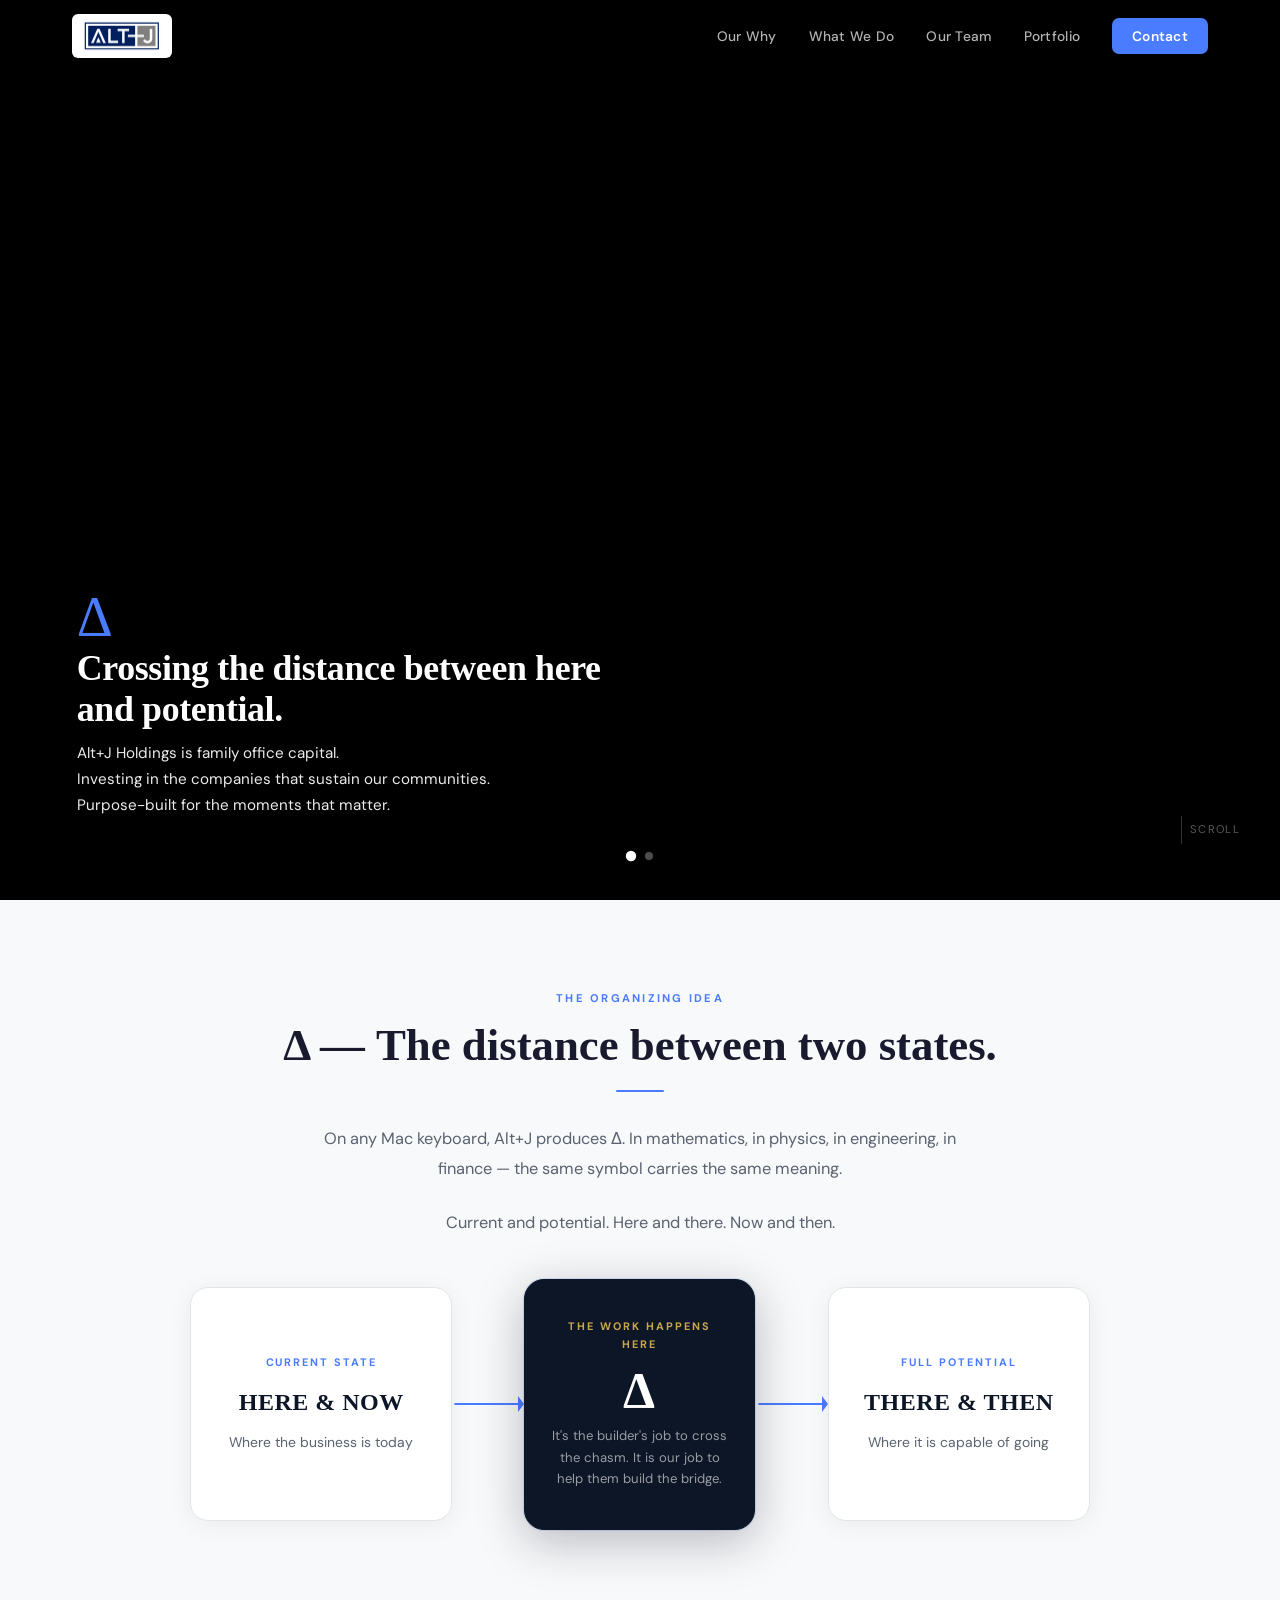
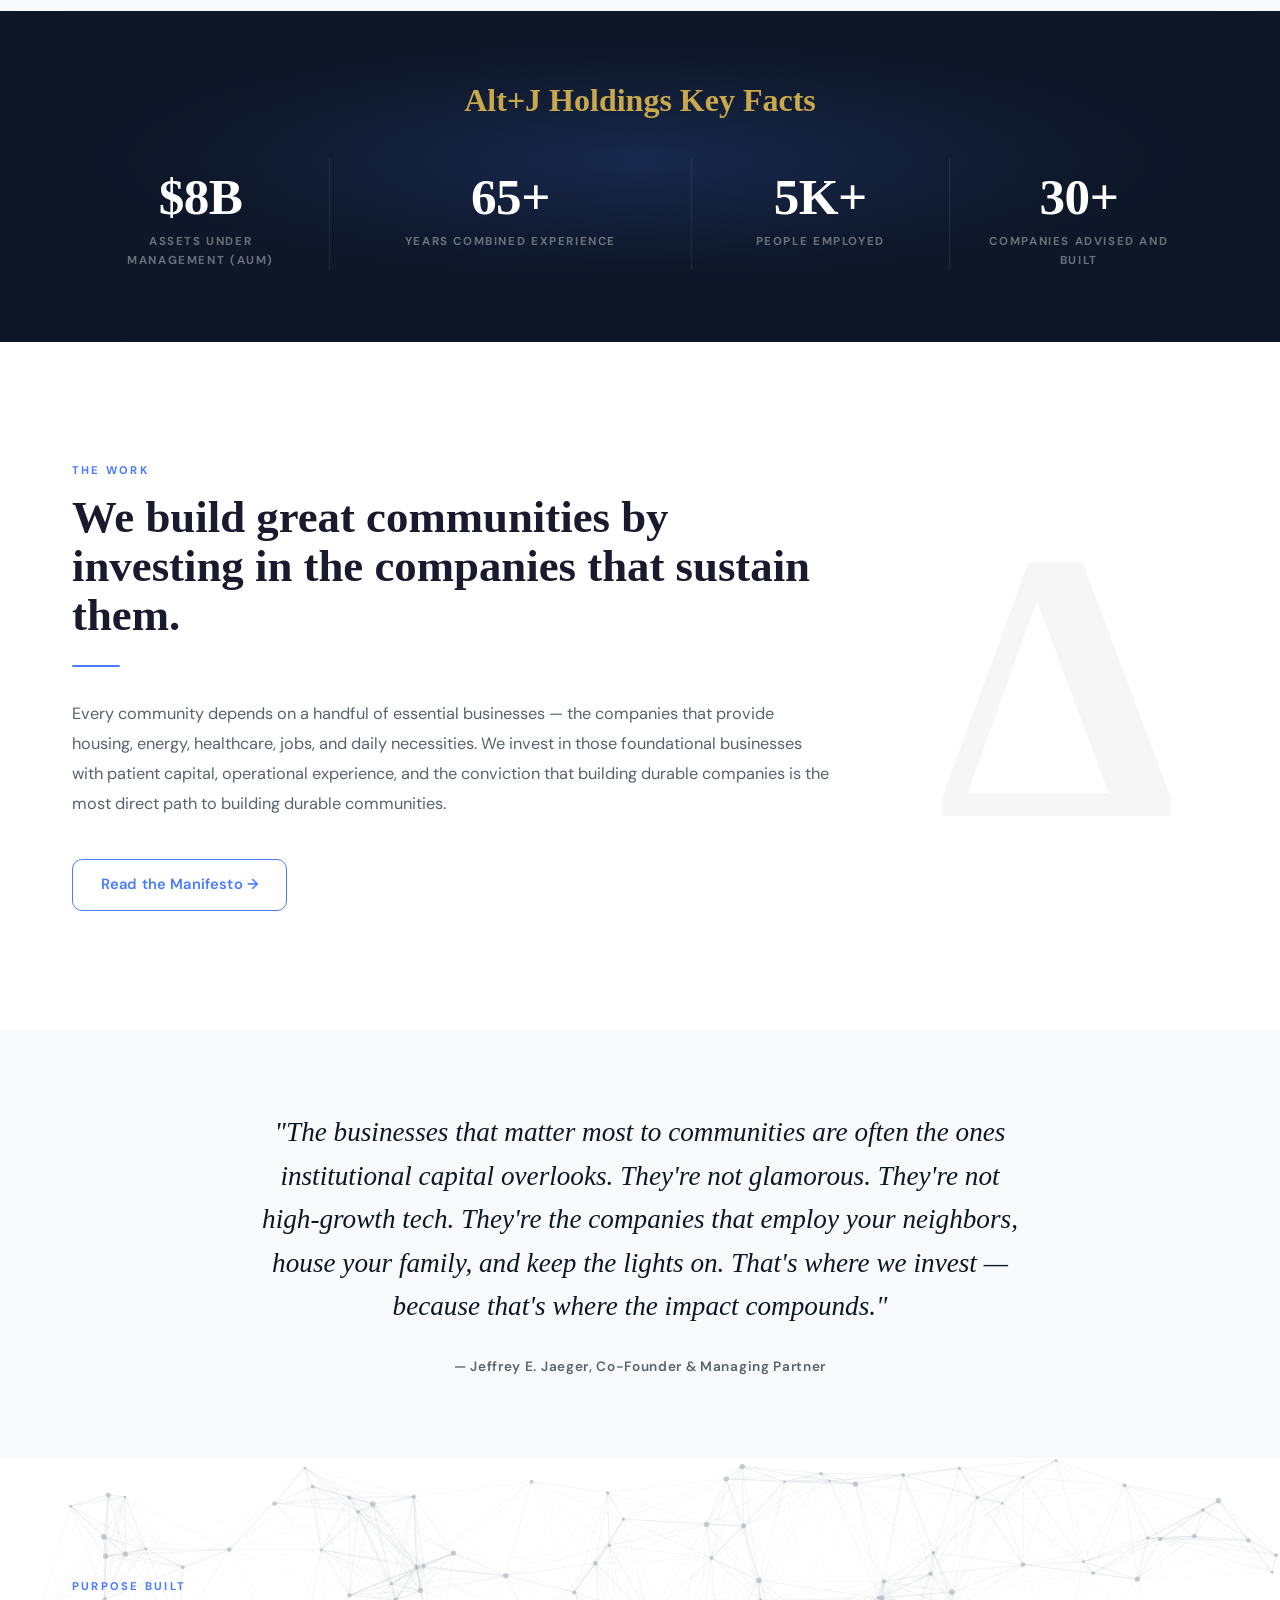
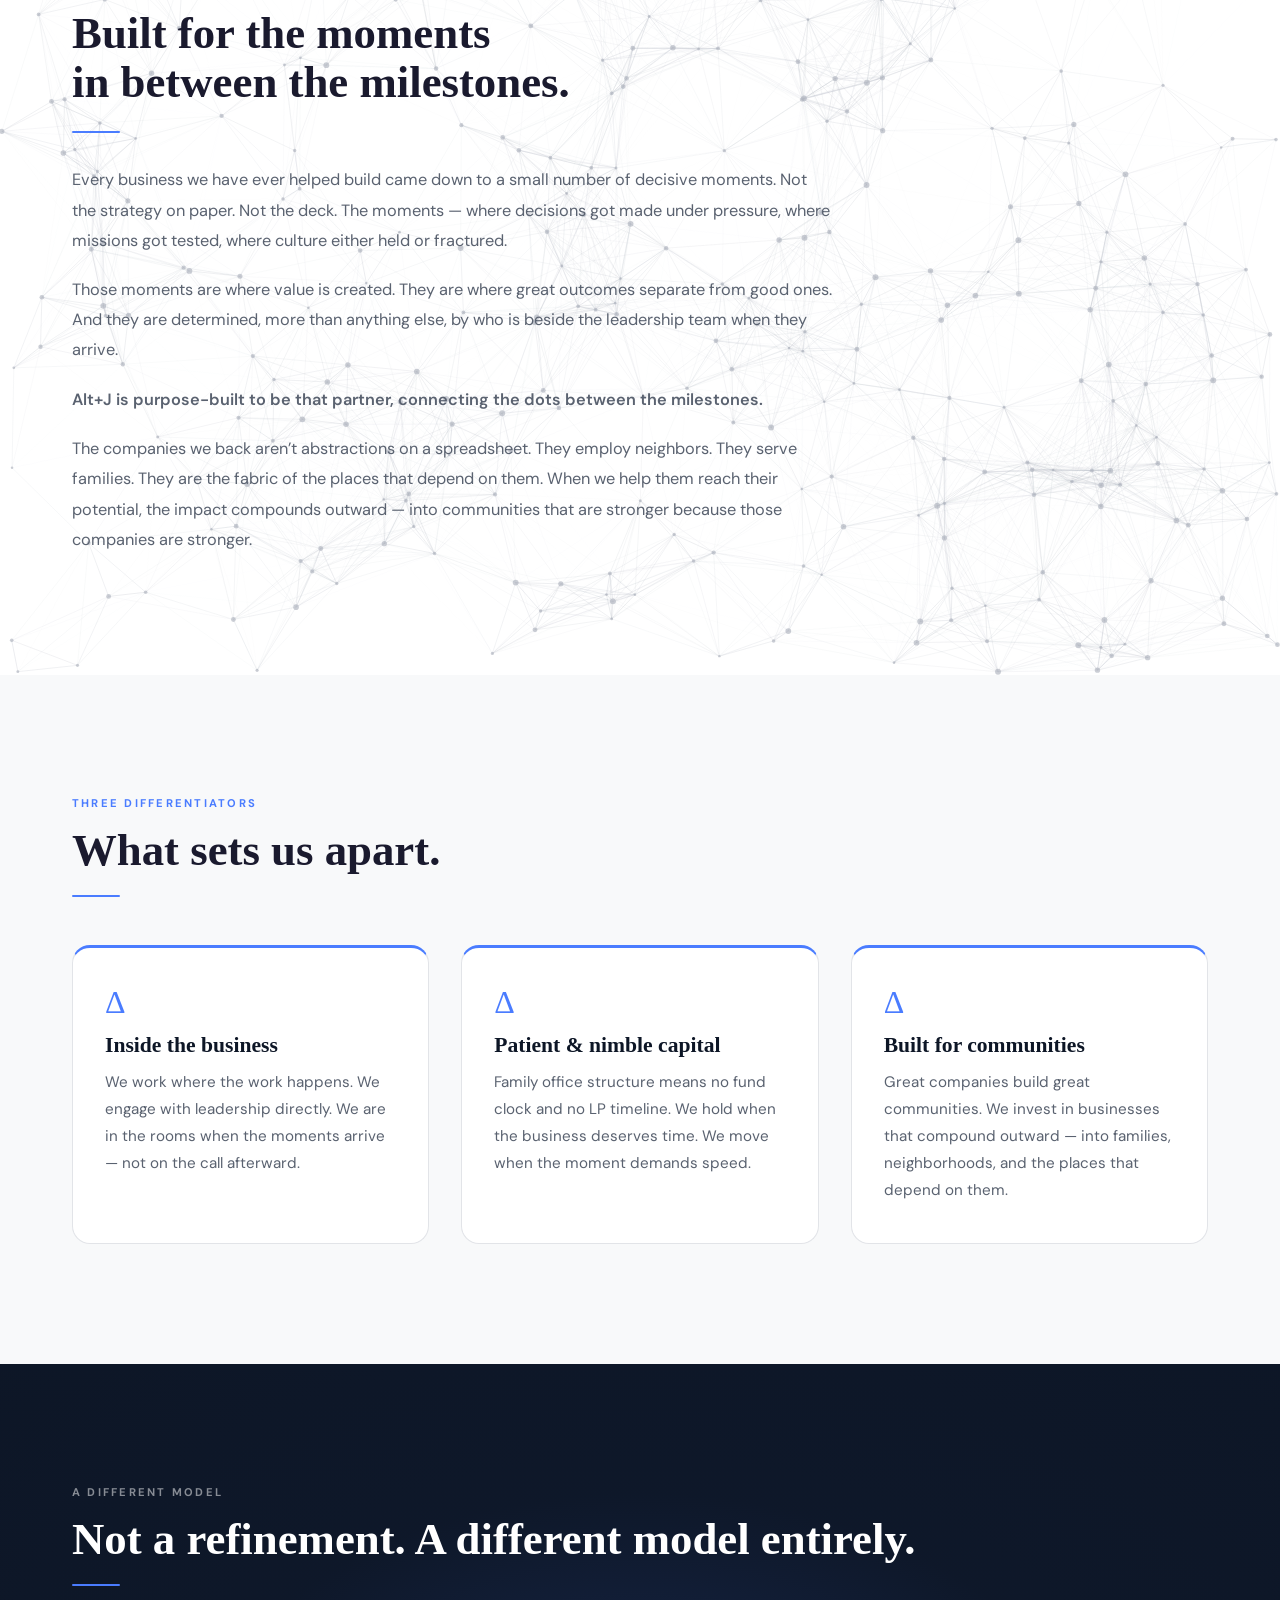
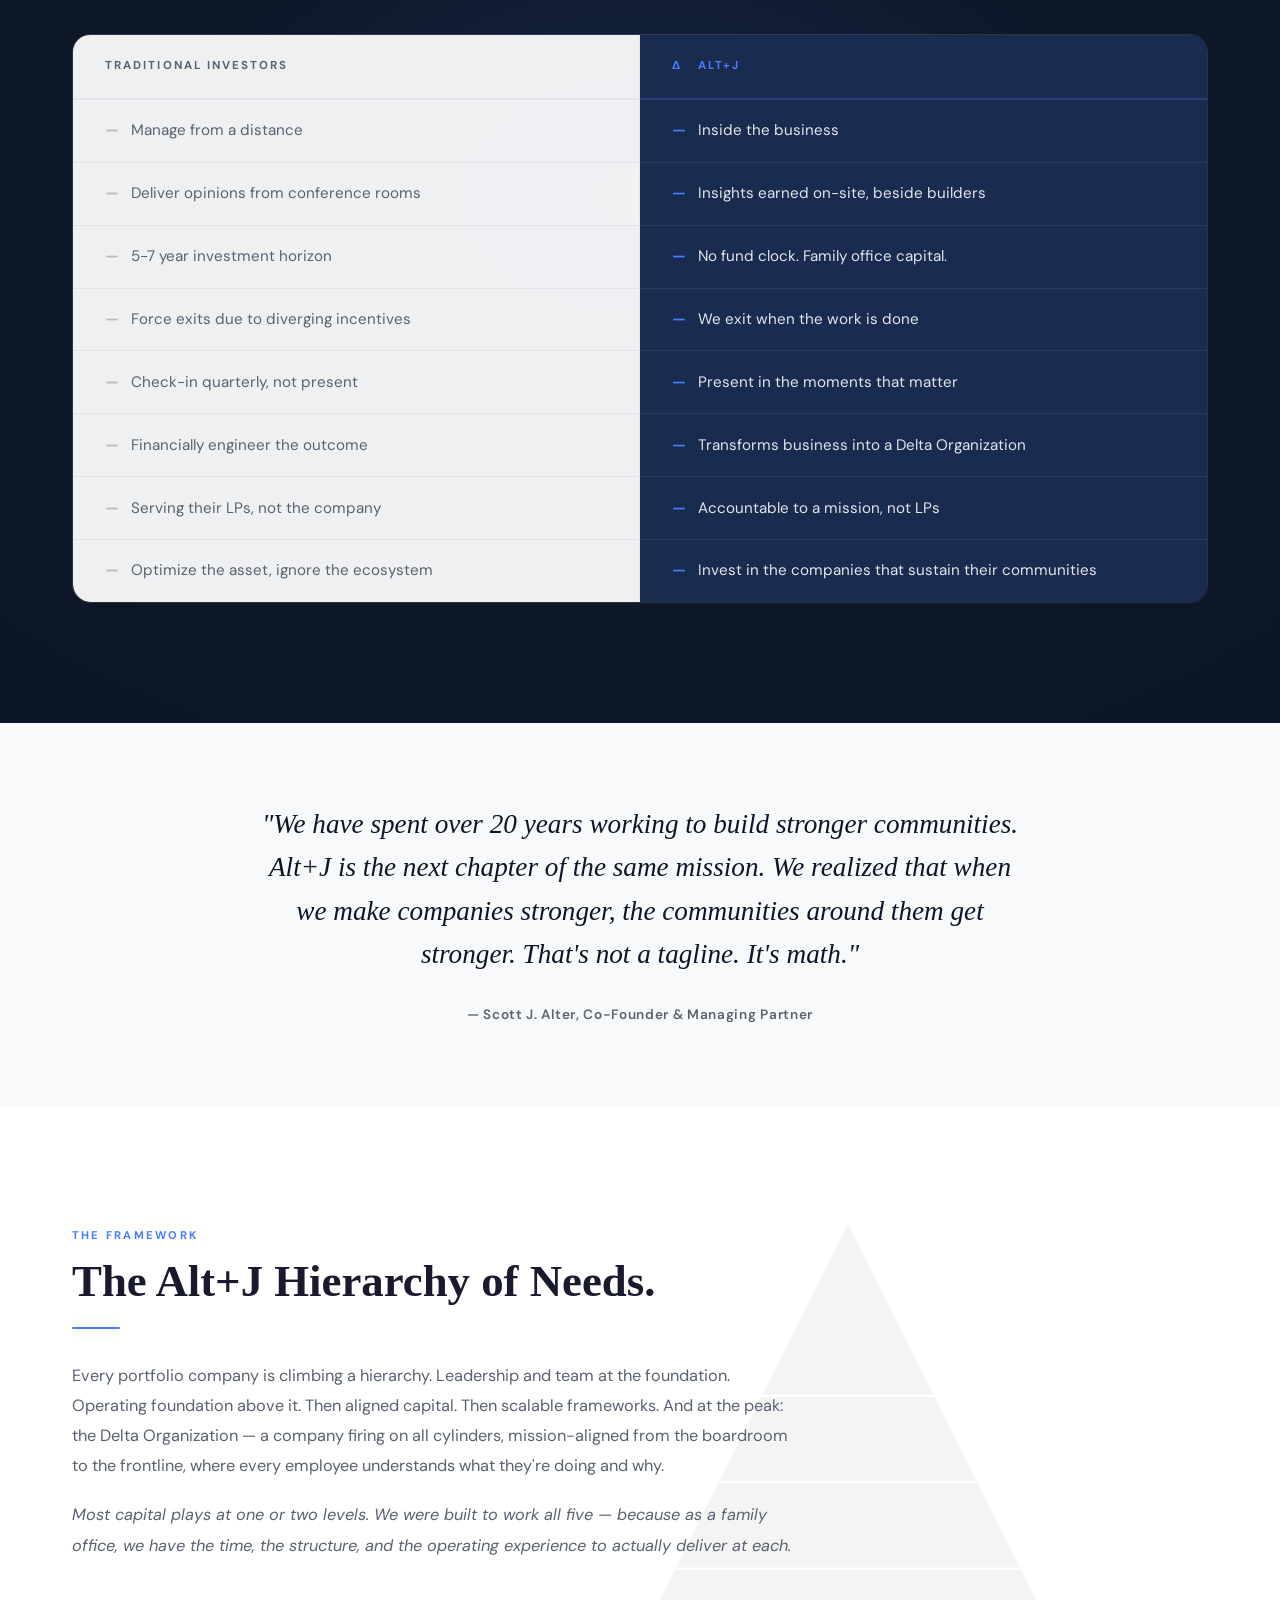
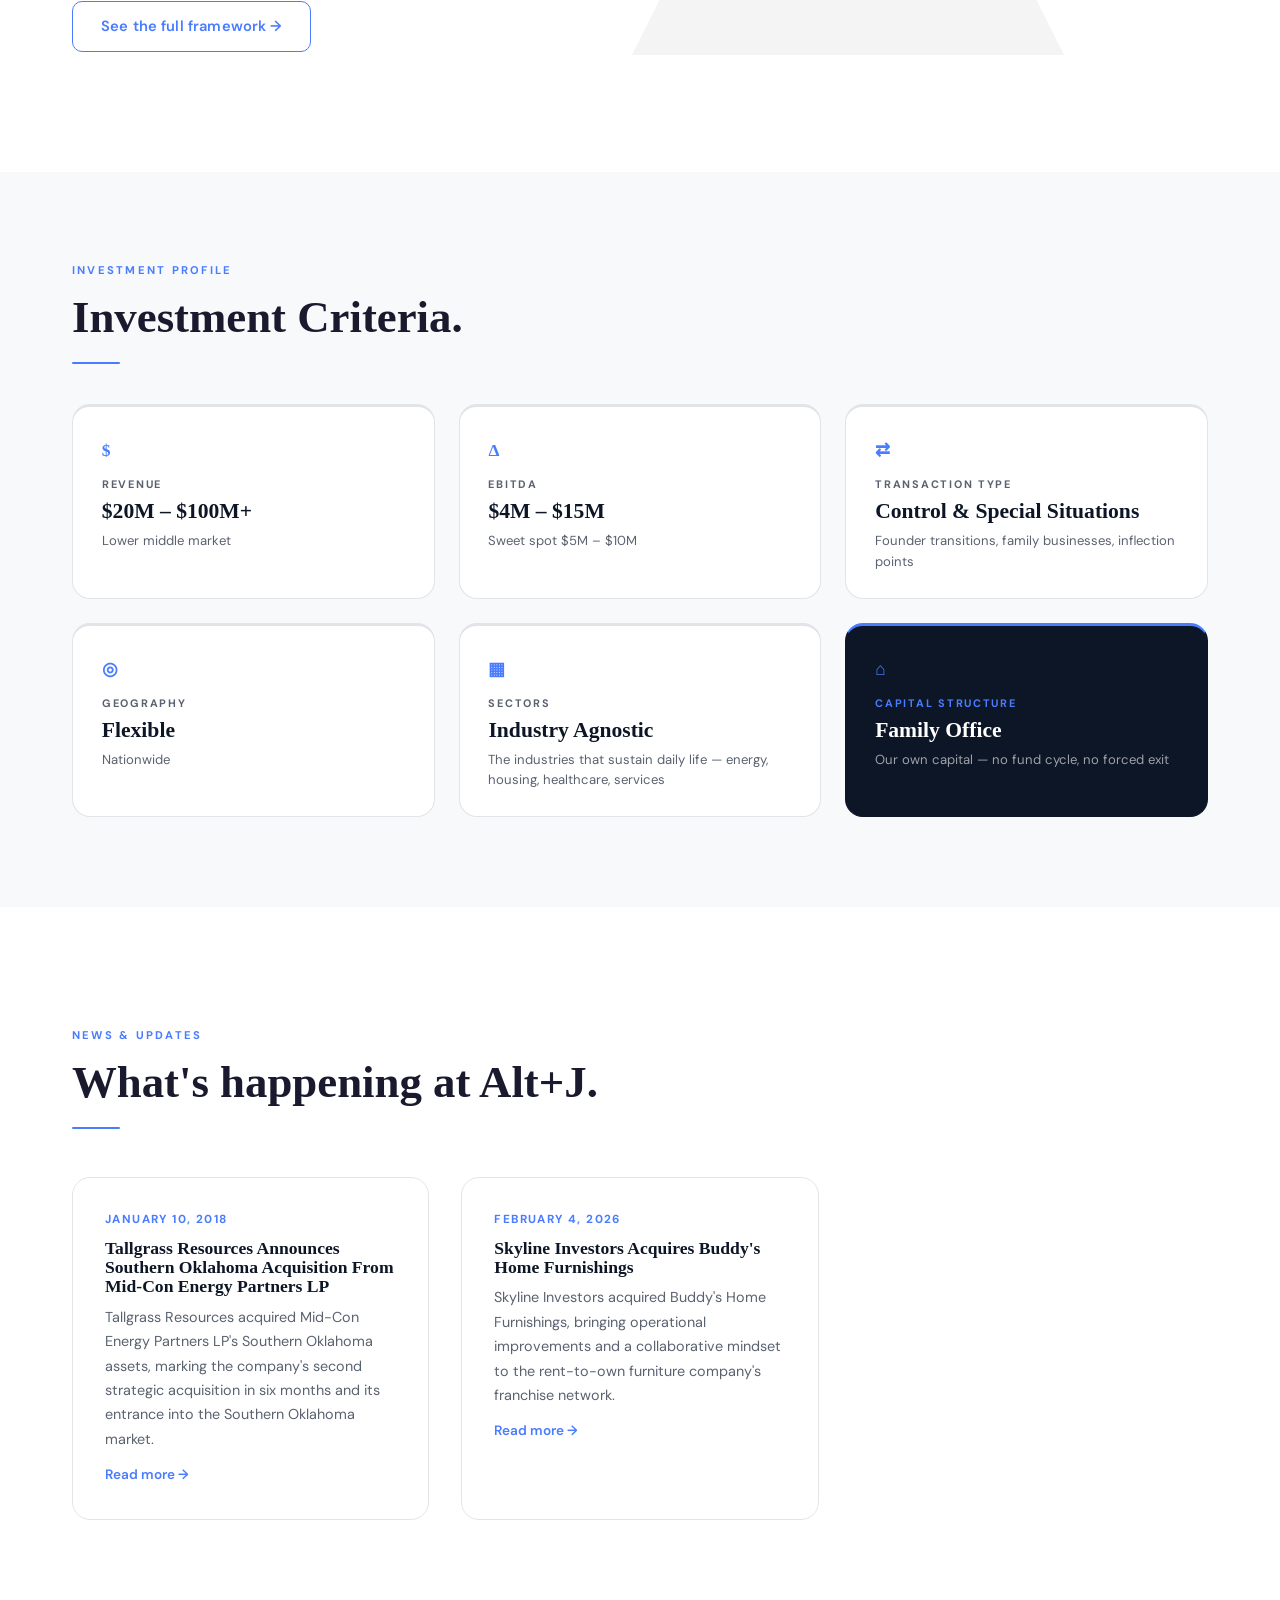
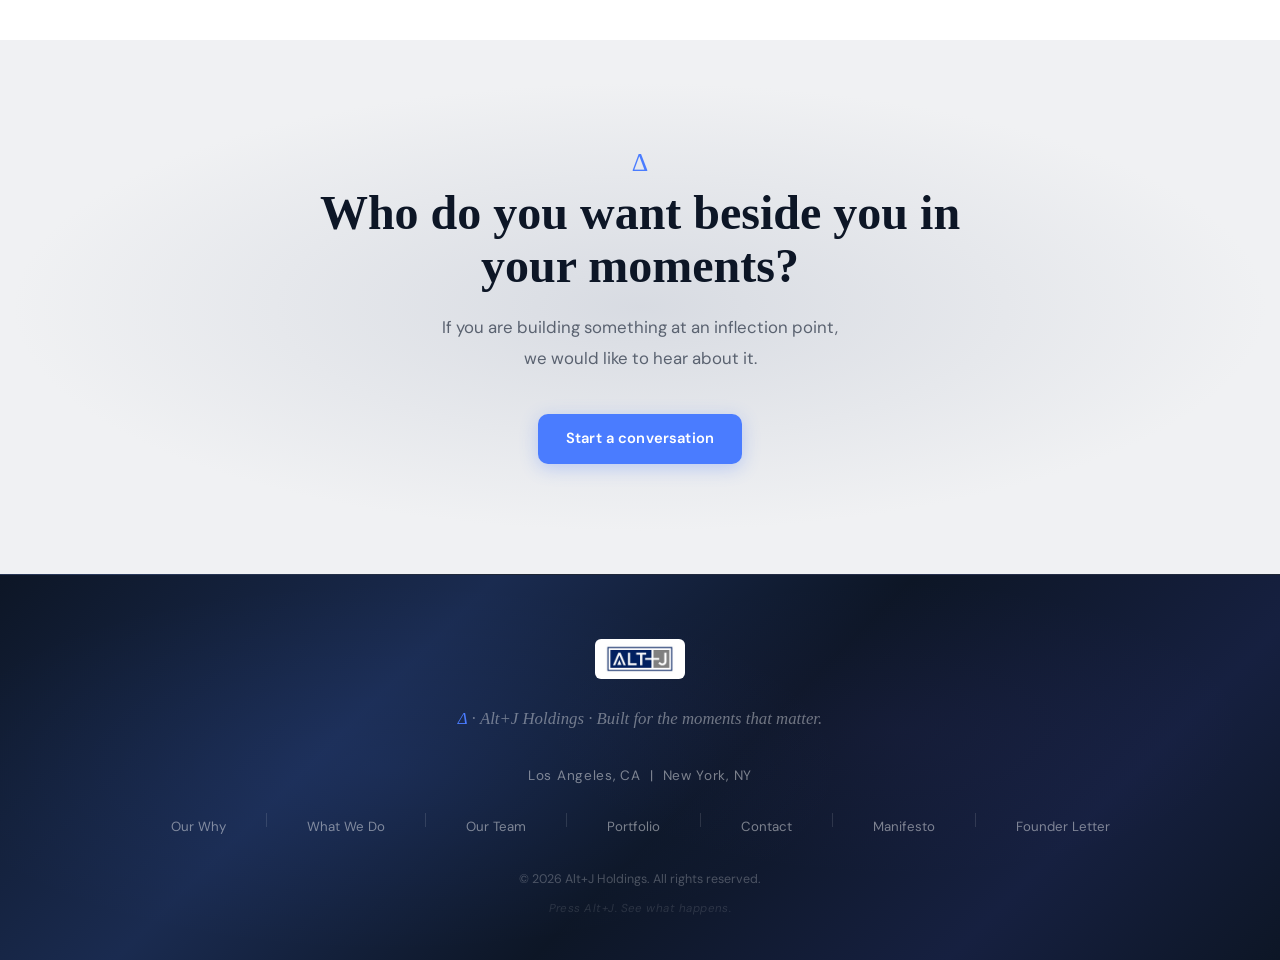
==== commit 1b1adfe8: "Update Key Facts: $8B AUM" ====
--- a/index.html
+++ b/index.html
@@ -126,8 +126,8 @@
     <h2 class="fade-in" style="text-align:center;color:var(--gold);font-size:clamp(1.4rem,2.5vw,2rem);margin-bottom:2.5rem">Alt+J Holdings Key Facts</h2>
     <div class="stats-grid">
       <div class="stat-item fade-in">
-        <div class="stat-number" data-count="10" data-prefix="$" data-suffix="B+">$10B+</div>
-        <div class="stat-label">Transaction Value Over Careers</div>
+        <div class="stat-number" data-count="8" data-prefix="$" data-suffix="B">$8B</div>
+        <div class="stat-label">Assets Under Management (AUM)</div>
       </div>
       <div class="stat-item fade-in fade-in-delay-1">
         <div class="stat-number" data-count="65" data-suffix="+">65+</div>
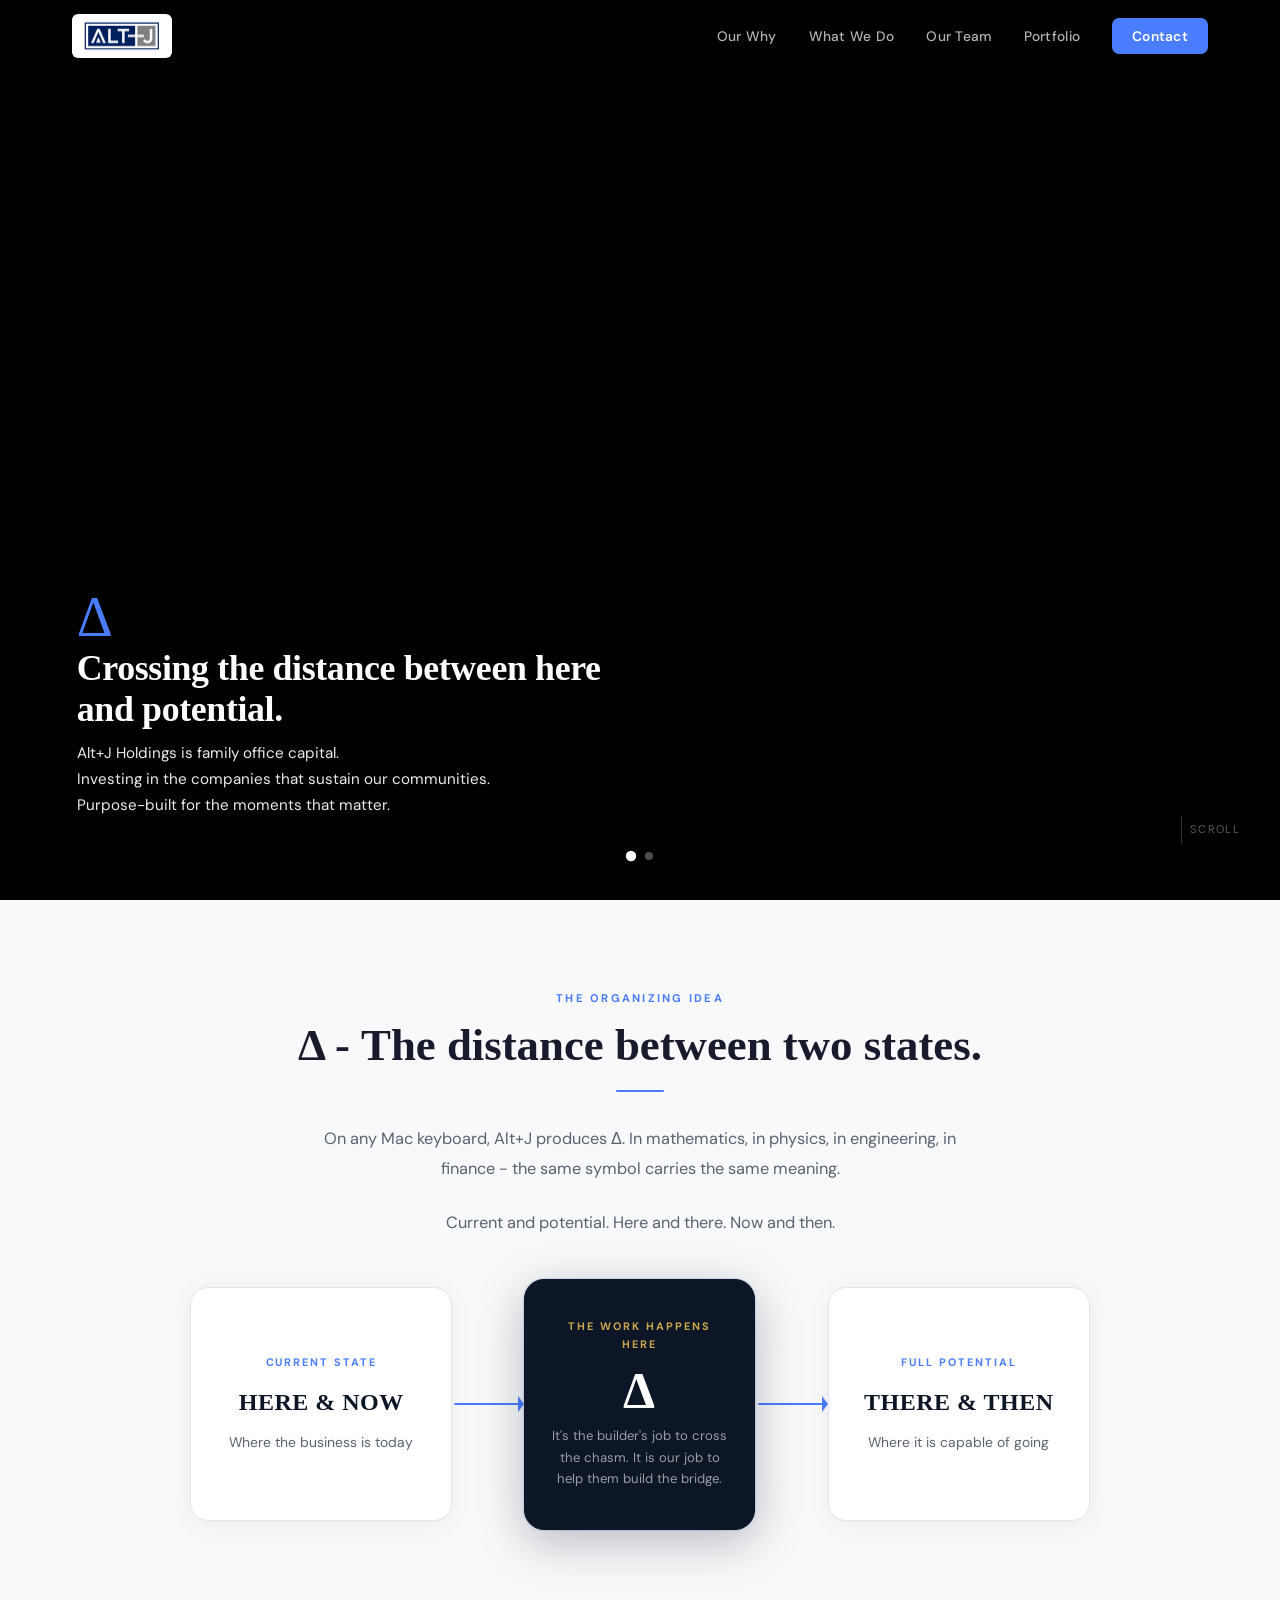
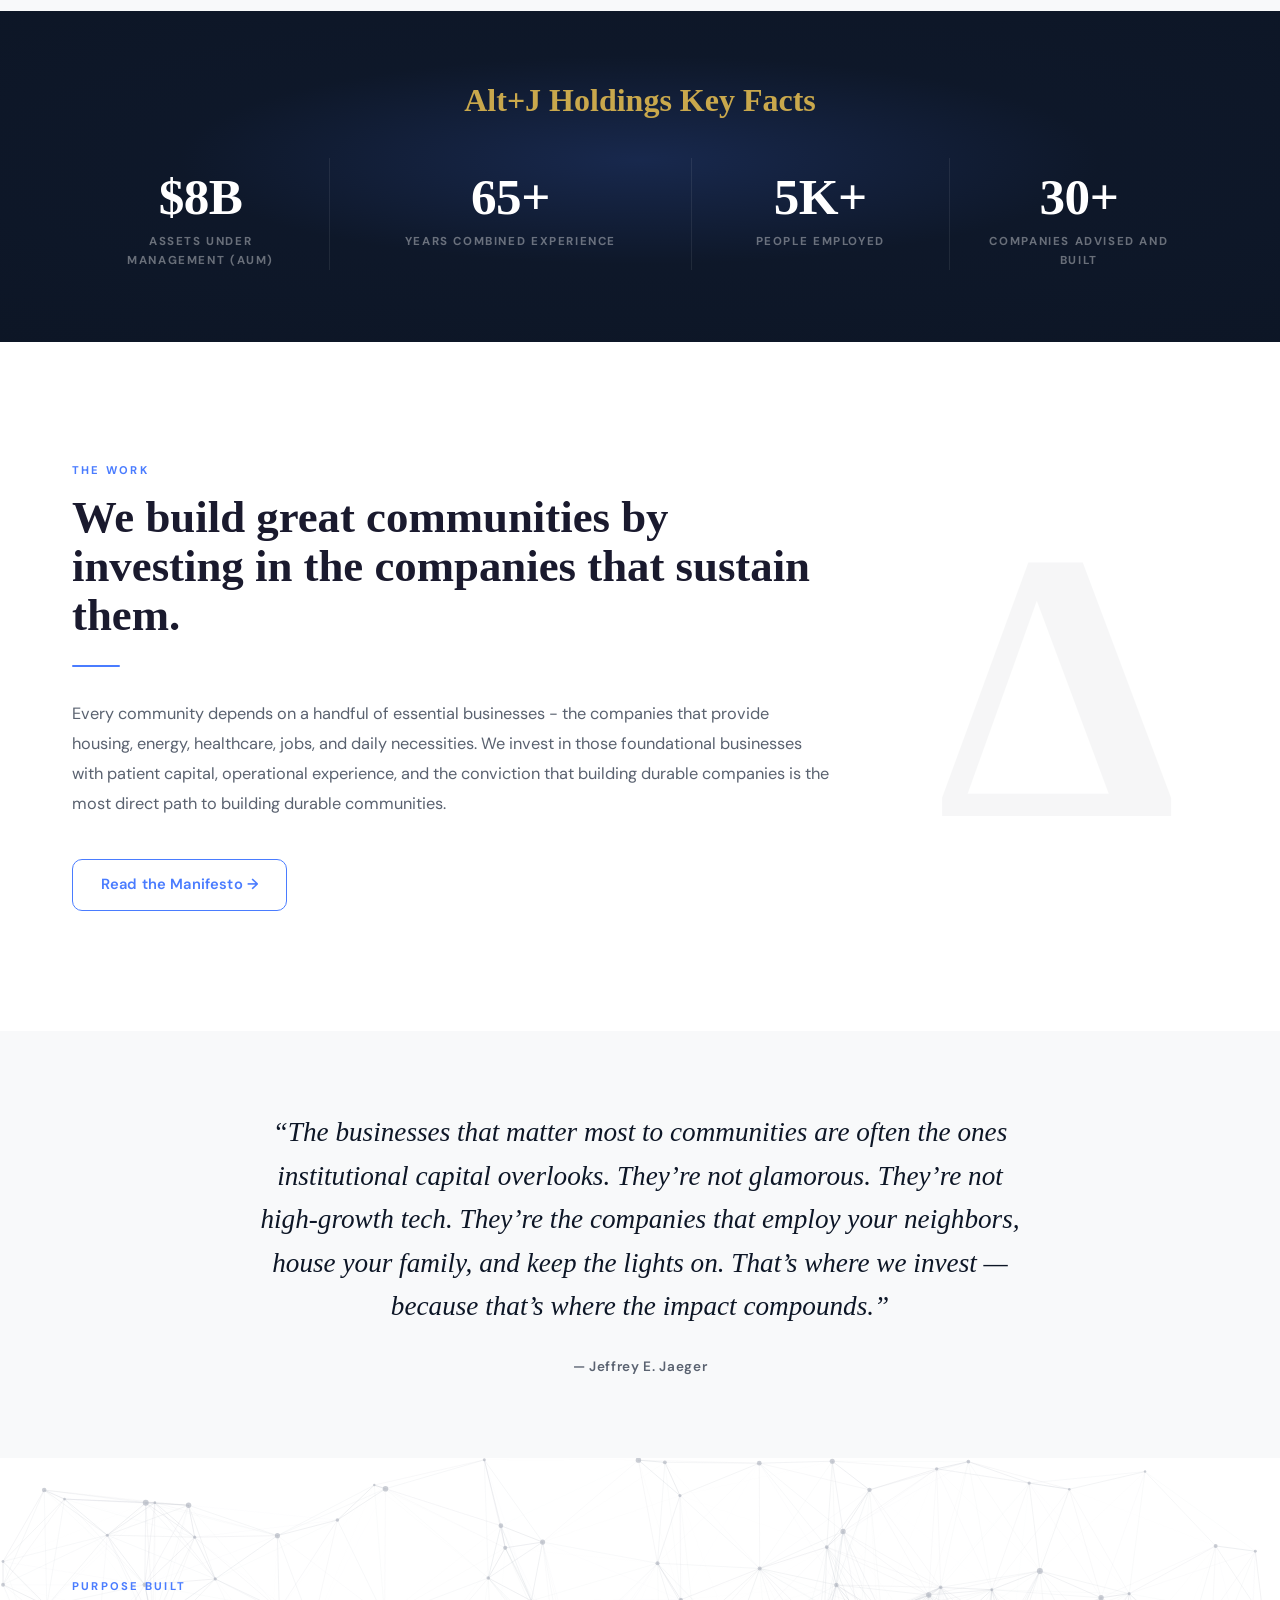
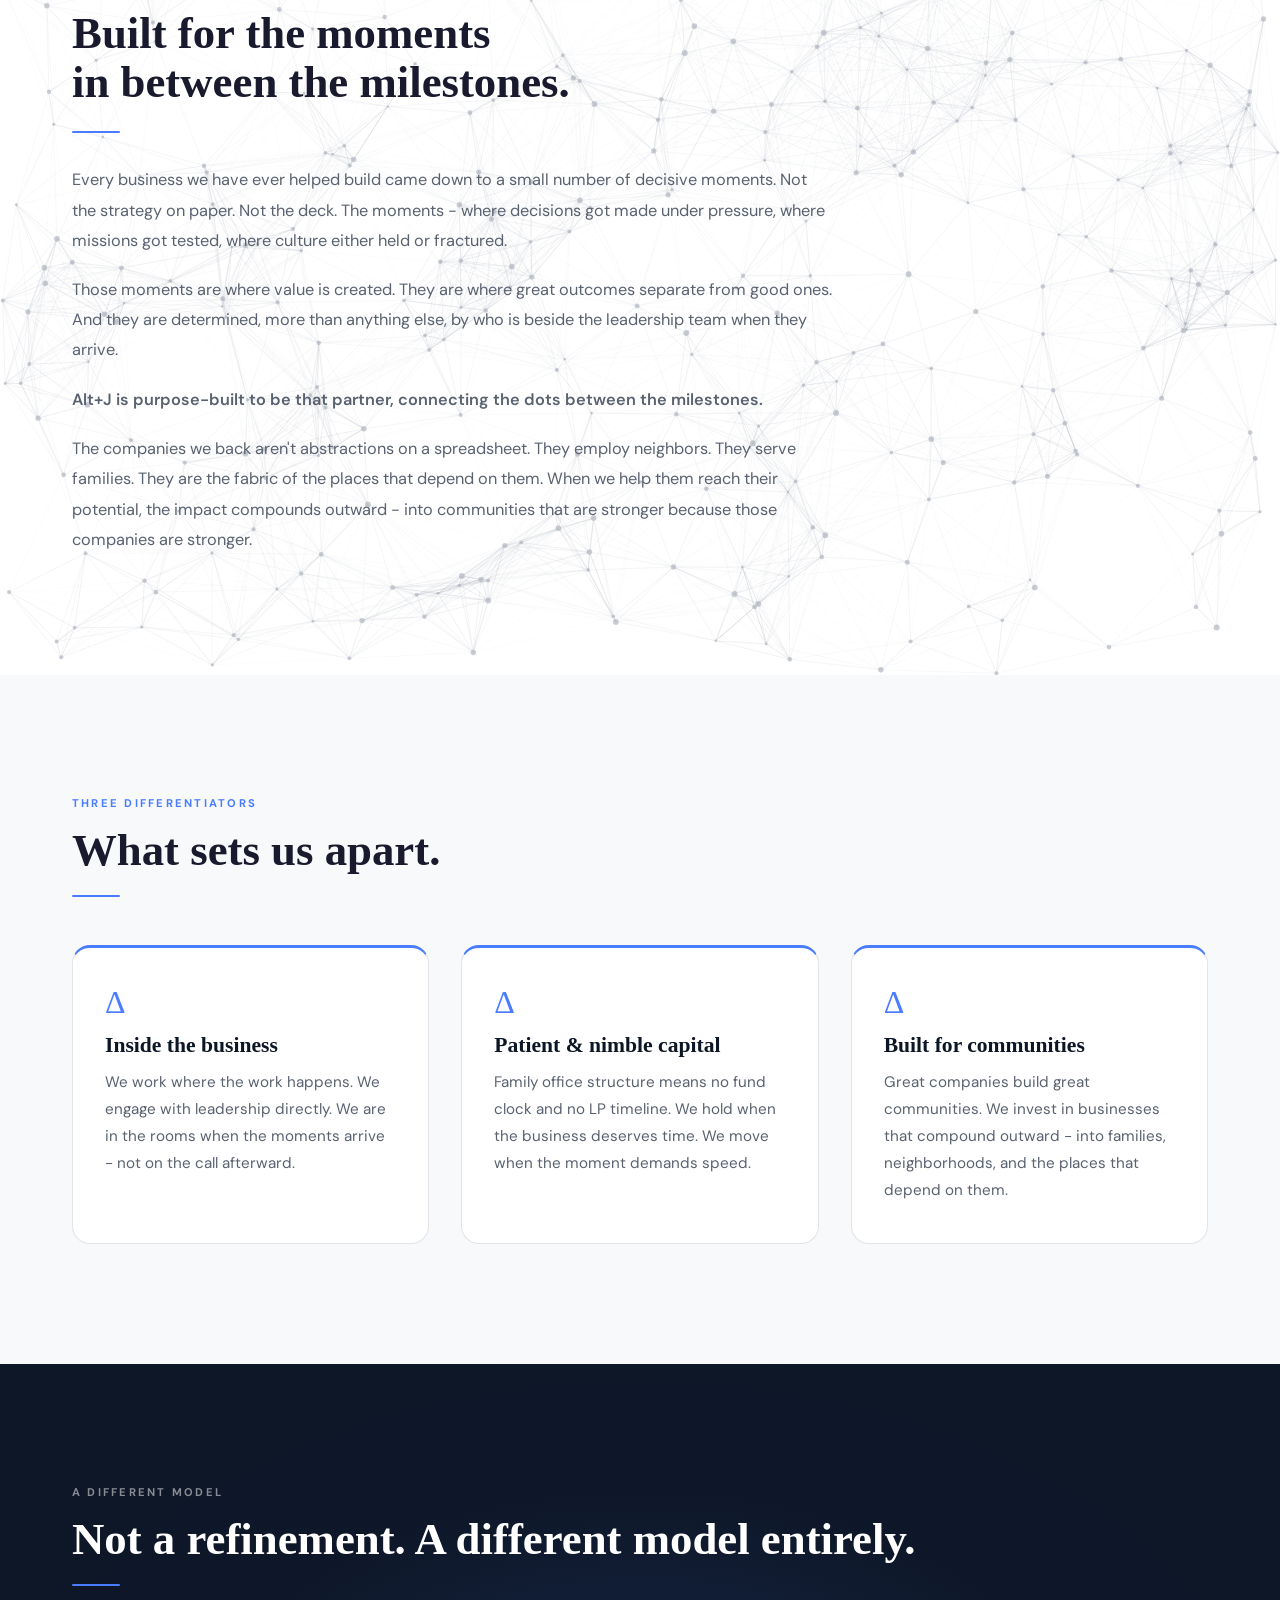
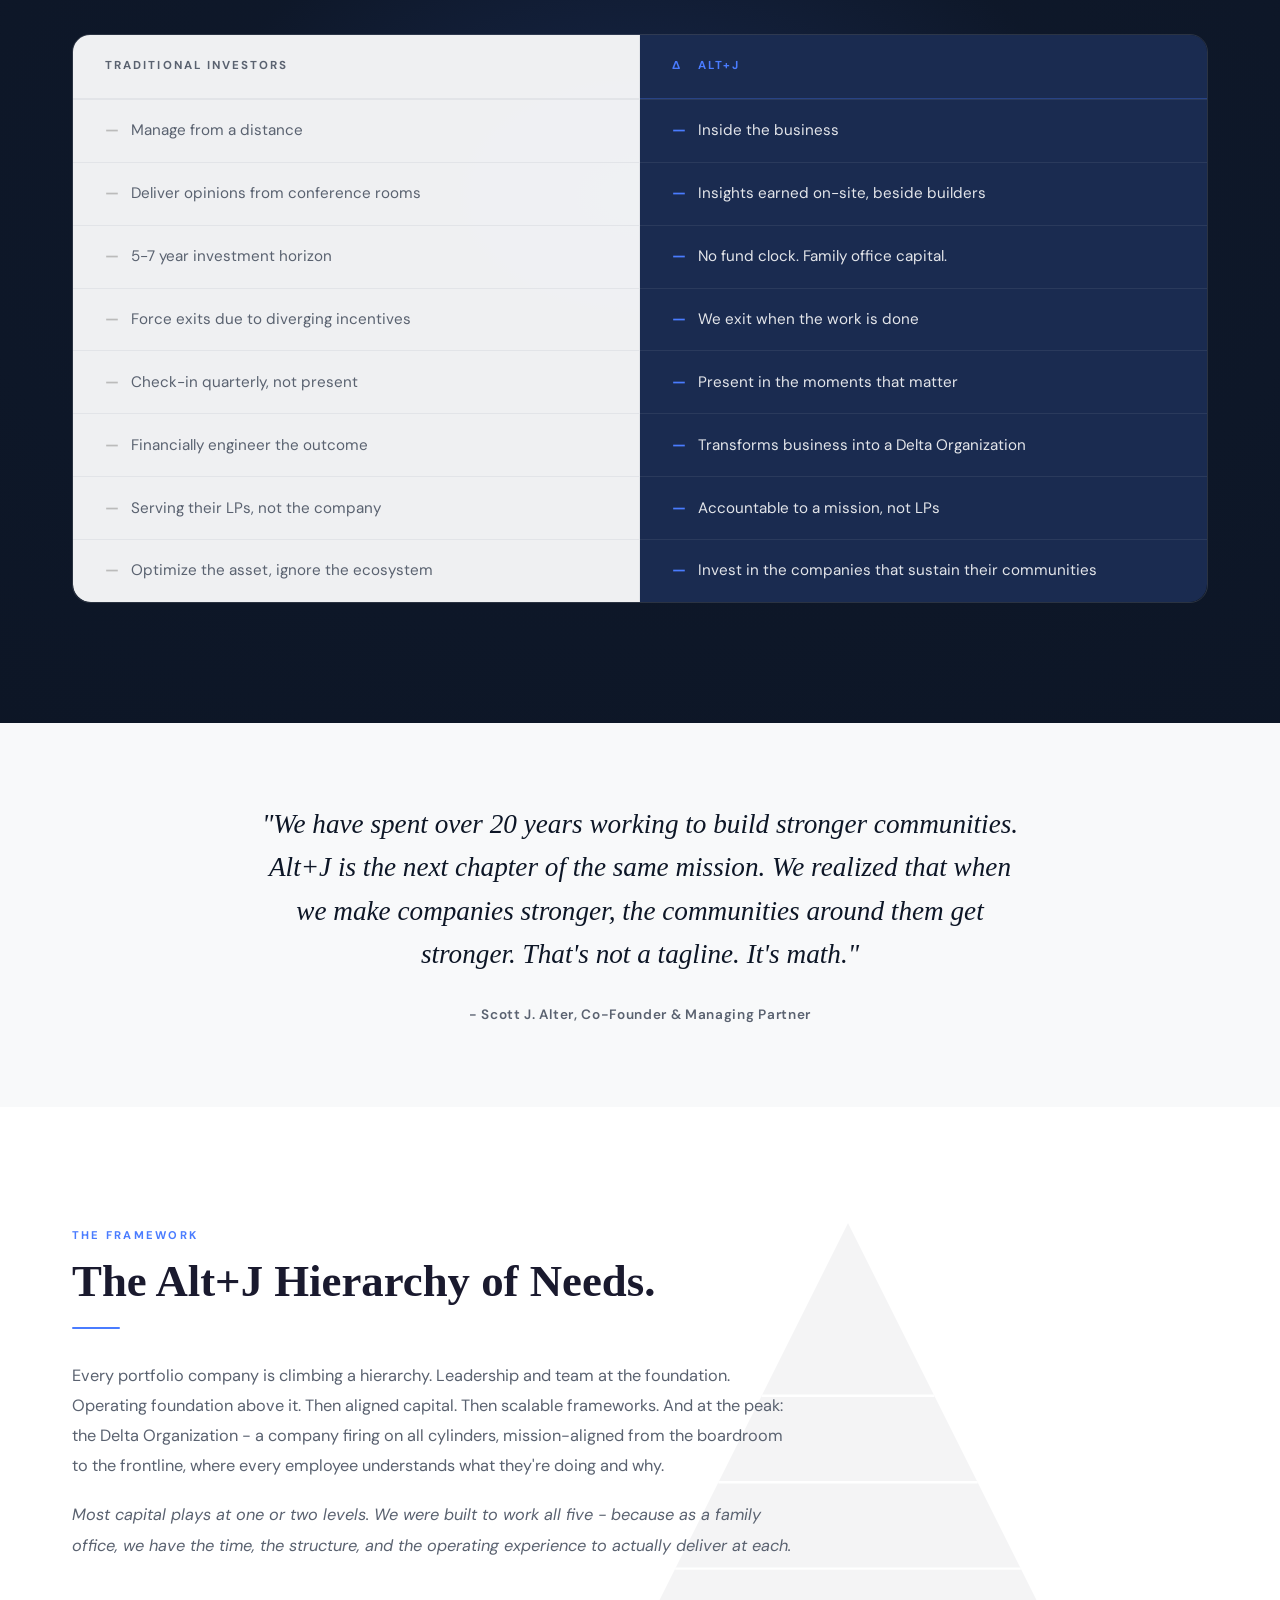
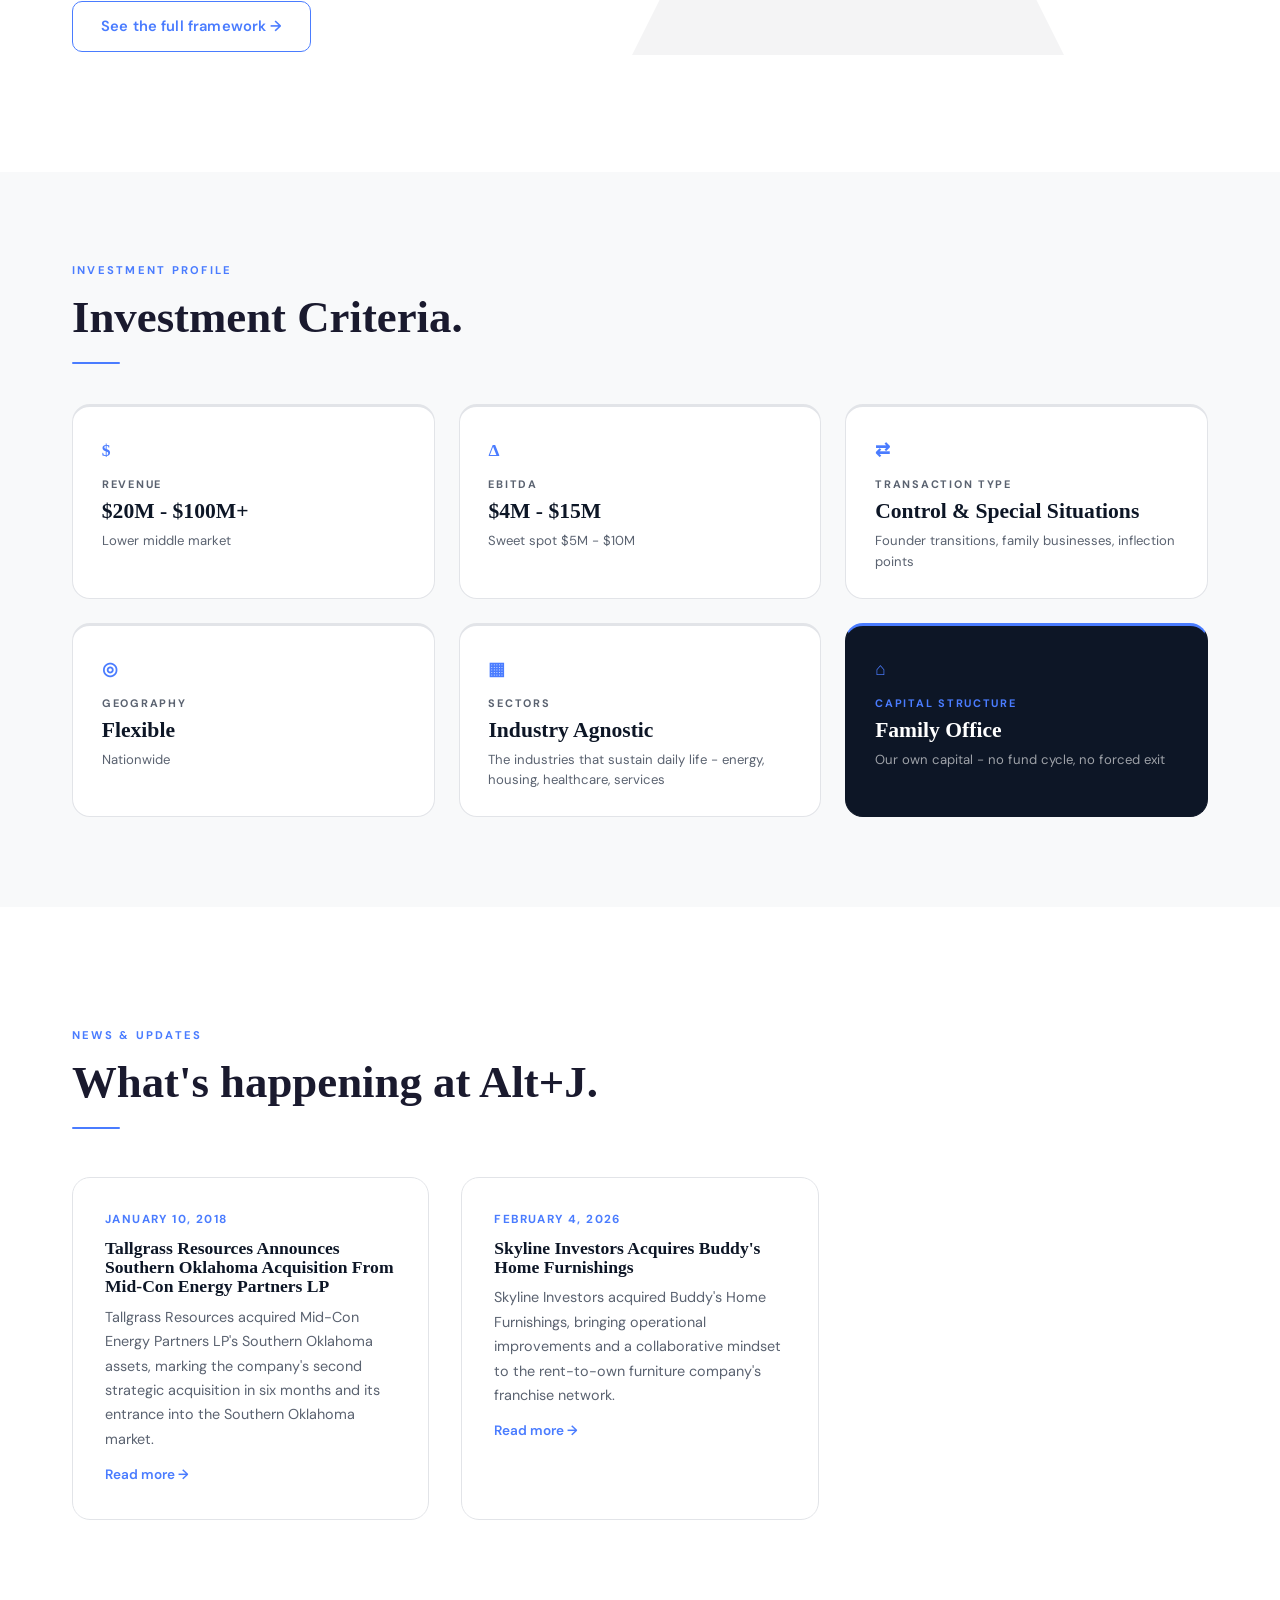
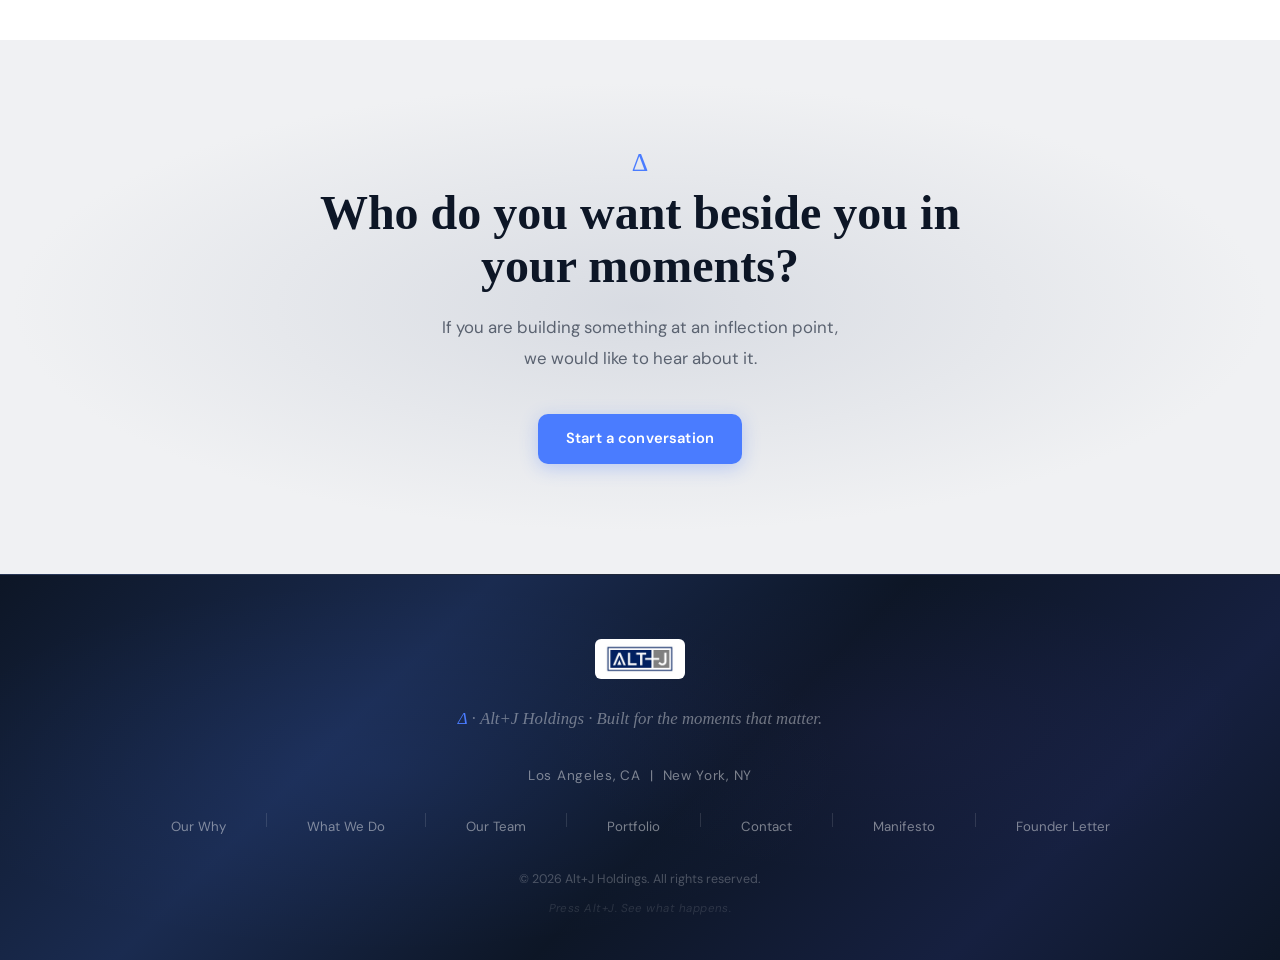
==== commit a4267433: "Remove Jeff and Scott bios from team page, keep quotes" ====
--- a/index.html
+++ b/index.html
@@ -3,8 +3,8 @@
 <head>
   <meta charset="UTF-8">
   <meta name="viewport" content="width=device-width, initial-scale=1.0">
-  <title>Alt+J Holdings — Crossing the Distance Between Here and Potential</title>
-  <meta name="description" content="Alt+J Holdings is a family office investment firm built for the moments that matter — backing lower middle market businesses with patient capital, operating presence, and conviction earned beside builders.">
+  <title>Alt+J Holdings - Crossing the Distance Between Here and Potential</title>
+  <meta name="description" content="Alt+J Holdings is a family office investment firm built for the moments that matter - backing lower middle market businesses with patient capital, operating presence, and conviction earned beside builders.">
   <link rel="stylesheet" href="/css/style.css">
   <link rel="preload" as="video" type="video/mp4" href="/assets/videos/nyc-skyline.mp4">
   <link rel="preconnect" href="https://fonts.googleapis.com">
@@ -41,7 +41,7 @@
   <a href="/contact.html" class="btn btn-primary">Contact</a>
 </div>
 
-<!-- ══════════════ HERO — VIDEO ══════════════ -->
+<!-- ══════════════ HERO - VIDEO ══════════════ -->
 <section class="hero-video">
   <div class="hero-video-slides">
     <div class="hero-slide active" data-slide="0">
@@ -58,7 +58,7 @@
     </div>
   </div>
 
-  <!-- Content — static, pinned bottom-left; video slides transition behind it -->
+  <!-- Content - static, pinned bottom-left; video slides transition behind it -->
   <div class="hero-content">
     <span class="hero-delta">Δ</span>
     <h1 class="hero-headline">Crossing the distance between here and potential.</h1>
@@ -78,10 +78,10 @@
   <div class="container">
     <div class="fade-in" style="text-align:center">
       <span class="label" style="text-align:center">The Organizing Idea</span>
-      <h2>Δ — The distance between two states.</h2>
+      <h2>Δ - The distance between two states.</h2>
       <div class="section-divider center"></div>
       <p style="color:var(--text-light);max-width:640px;margin:0 auto 1.5rem">
-        On any Mac keyboard, Alt+J produces Δ. In mathematics, in physics, in engineering, in finance — the same symbol carries the same meaning.
+        On any Mac keyboard, Alt+J produces Δ. In mathematics, in physics, in engineering, in finance - the same symbol carries the same meaning.
       </p>
       <p style="color:var(--text-light);max-width:640px;margin:0 auto 3rem">
         Current and potential. Here and there. Now and then.
@@ -156,7 +156,7 @@
       <h2 class="fade-in" style="margin-bottom:1.5rem">We build great communities by investing in the companies that sustain them.</h2>
       <div class="section-divider fade-in"></div>
       <p class="fade-in fade-in-delay-1" style="color:var(--text-light)">
-        Every community depends on a handful of essential businesses — the companies that provide housing, energy, healthcare, jobs, and daily necessities. We invest in those foundational businesses with patient capital, operational experience, and the conviction that building durable companies is the most direct path to building durable communities.
+        Every community depends on a handful of essential businesses - the companies that provide housing, energy, healthcare, jobs, and daily necessities. We invest in those foundational businesses with patient capital, operational experience, and the conviction that building durable companies is the most direct path to building durable communities.
       </p>
       <div class="fade-in fade-in-delay-3" style="margin-top:2.5rem">
         <a href="/manifesto.html" class="btn btn-outline">Read the Manifesto →</a>
@@ -166,15 +166,15 @@
 </section>
 
 
-<!-- ══════════════ QUOTE — JEFF ══════════════ -->
+<!-- ══════════════ QUOTE - JEFF ══════════════ -->
 <section style="background:var(--off-white); padding:80px 0">
   <div class="container">
     <blockquote class="pull-quote fade-in" style="max-width:760px;margin:0 auto;text-align:center;border:none;padding:0">
       <p style="font-family:'Cormorant Garant',Georgia,serif;font-size:clamp(1.3rem,2.5vw,1.7rem);line-height:1.6;color:var(--navy);font-style:italic;margin-bottom:1.5rem">
-        "The businesses that matter most to communities are often the ones institutional capital overlooks. They're not glamorous. They're not high-growth tech. They're the companies that employ your neighbors, house your family, and keep the lights on. That's where we invest — because that's where the impact compounds."
+        “The businesses that matter most to communities are often the ones institutional capital overlooks. They’re not glamorous. They’re not high-growth tech. They’re the companies that employ your neighbors, house your family, and keep the lights on. That’s where we invest — because that’s where the impact compounds.”
       </p>
       <cite style="font-style:normal;font-size:0.85rem;color:var(--text-light);font-weight:600;letter-spacing:0.05em">
-        — Jeffrey E. Jaeger, Co-Founder & Managing Partner
+        — Jeffrey E. Jaeger
       </cite>
     </blockquote>
   </div>
@@ -192,7 +192,7 @@
       <h2 class="fade-in" style="margin-bottom:1.5rem">Built for the moments<br>in between the milestones.</h2>
       <div class="section-divider fade-in"></div>
       <p class="fade-in fade-in-delay-1" style="color:var(--text-light)">
-        Every business we have ever helped build came down to a small number of decisive moments. Not the strategy on paper. Not the deck. The moments — where decisions got made under pressure, where missions got tested, where culture either held or fractured.
+        Every business we have ever helped build came down to a small number of decisive moments. Not the strategy on paper. Not the deck. The moments - where decisions got made under pressure, where missions got tested, where culture either held or fractured.
       </p>
       <p class="fade-in fade-in-delay-2" style="color:var(--text-light);margin-top:1.2rem">
         Those moments are where value is created. They are where great outcomes separate from good ones. And they are determined, more than anything else, by who is beside the leadership team when they arrive.
@@ -201,7 +201,7 @@
         Alt+J is purpose-built to be that partner, connecting the dots between the milestones.
       </p>
       <p class="fade-in fade-in-delay-2" style="color:var(--text-light);margin-top:1.2rem">
-        The companies we back aren’t abstractions on a spreadsheet. They employ neighbors. They serve families. They are the fabric of the places that depend on them. When we help them reach their potential, the impact compounds outward — into communities that are stronger because those companies are stronger.
+        The companies we back aren't abstractions on a spreadsheet. They employ neighbors. They serve families. They are the fabric of the places that depend on them. When we help them reach their potential, the impact compounds outward - into communities that are stronger because those companies are stronger.
       </p>
     </div>
   </div>
@@ -218,7 +218,7 @@
       <div class="pillar-card fade-in fade-in-delay-1">
         <span class="pillar-delta">Δ</span>
         <h3>Inside the business</h3>
-        <p>We work where the work happens. We engage with leadership directly. We are in the rooms when the moments arrive — not on the call afterward.</p>
+        <p>We work where the work happens. We engage with leadership directly. We are in the rooms when the moments arrive - not on the call afterward.</p>
       </div>
       <div class="pillar-card fade-in fade-in-delay-2">
         <span class="pillar-delta">Δ</span>
@@ -228,7 +228,7 @@
       <div class="pillar-card fade-in fade-in-delay-3">
         <span class="pillar-delta">Δ</span>
         <h3>Built for communities</h3>
-        <p>Great companies build great communities. We invest in businesses that compound outward — into families, neighborhoods, and the places that depend on them.</p>
+        <p>Great companies build great communities. We invest in businesses that compound outward - into families, neighborhoods, and the places that depend on them.</p>
       </div>
     </div>
   </div>
@@ -271,7 +271,7 @@
 </section>
 
 
-<!-- ══════════════ QUOTE — SCOTT ══════════════ -->
+<!-- ══════════════ QUOTE - SCOTT ══════════════ -->
 <section style="background:var(--off-white); padding:80px 0">
   <div class="container">
     <blockquote class="pull-quote fade-in" style="max-width:760px;margin:0 auto;text-align:center;border:none;padding:0">
@@ -279,7 +279,7 @@
         "We have spent over 20 years working to build stronger communities. Alt+J is the next chapter of the same mission. We realized that when we make companies stronger, the communities around them get stronger. That's not a tagline. It's math."
       </p>
       <cite style="font-style:normal;font-size:0.85rem;color:var(--text-light);font-weight:600;letter-spacing:0.05em">
-        — Scott J. Alter, Co-Founder & Managing Partner
+        - Scott J. Alter, Co-Founder & Managing Partner
       </cite>
     </blockquote>
   </div>
@@ -288,7 +288,7 @@
 
 <!-- ══════════════ HIERARCHY OF NEEDS TEASER ══════════════ -->
 <section style="background:var(--white); padding:120px 0; position:relative; overflow:hidden;">
-  <!-- Pyramid watermark — teaser for Approach page -->
+  <!-- Pyramid watermark - teaser for Approach page -->
   <div aria-hidden="true" style="position:absolute;right:15%;top:50%;transform:translateY(-50%);width:480px;height:480px;opacity:0.04;pointer-events:none;z-index:0;">
     <svg viewBox="0 0 400 400" xmlns="http://www.w3.org/2000/svg" style="width:100%;height:100%;">
       <!-- Solid triangle -->
@@ -305,10 +305,10 @@
       <h2 class="fade-in">The Alt+J Hierarchy of Needs.</h2>
       <div class="section-divider fade-in"></div>
       <p class="fade-in fade-in-delay-1" style="color:var(--text-light)">
-        Every portfolio company is climbing a hierarchy. Leadership and team at the foundation. Operating foundation above it. Then aligned capital. Then scalable frameworks. And at the peak: the Delta Organization — a company firing on all cylinders, mission-aligned from the boardroom to the frontline, where every employee understands what they're doing and why.
+        Every portfolio company is climbing a hierarchy. Leadership and team at the foundation. Operating foundation above it. Then aligned capital. Then scalable frameworks. And at the peak: the Delta Organization - a company firing on all cylinders, mission-aligned from the boardroom to the frontline, where every employee understands what they're doing and why.
       </p>
       <p class="fade-in fade-in-delay-2" style="color:var(--text-light);margin-top:1.2rem;font-style:italic">
-        Most capital plays at one or two levels. We were built to work all five — because as a family office, we have the time, the structure, and the operating experience to actually deliver at each.
+        Most capital plays at one or two levels. We were built to work all five - because as a family office, we have the time, the structure, and the operating experience to actually deliver at each.
       </p>
       <div class="fade-in fade-in-delay-3" style="margin-top:2.5rem">
         <a href="/what-we-do.html" class="btn btn-outline">See the full framework →</a>
@@ -329,15 +329,15 @@
       <div class="criteria-card">
         <div class="criteria-icon">$</div>
         <div class="criteria-label">Revenue</div>
-        <div class="criteria-value">$20M – $100M+</div>
+        <div class="criteria-value">$20M - $100M+</div>
         <div class="criteria-sub">Lower middle market</div>
       </div>
 
       <div class="criteria-card">
         <div class="criteria-icon">Δ</div>
         <div class="criteria-label">EBITDA</div>
-        <div class="criteria-value">$4M – $15M</div>
-        <div class="criteria-sub">Sweet spot $5M – $10M</div>
+        <div class="criteria-value">$4M - $15M</div>
+        <div class="criteria-sub">Sweet spot $5M - $10M</div>
       </div>
 
       <div class="criteria-card">
@@ -358,14 +358,14 @@
         <div class="criteria-icon">▦</div>
         <div class="criteria-label">Sectors</div>
         <div class="criteria-value">Industry Agnostic</div>
-        <div class="criteria-sub">The industries that sustain daily life — energy, housing, healthcare, services</div>
+        <div class="criteria-sub">The industries that sustain daily life - energy, housing, healthcare, services</div>
       </div>
 
       <div class="criteria-card criteria-card-accent">
         <div class="criteria-icon">⌂</div>
         <div class="criteria-label">Capital Structure</div>
         <div class="criteria-value">Family Office</div>
-        <div class="criteria-sub">Our own capital — no fund cycle, no forced exit</div>
+        <div class="criteria-sub">Our own capital - no fund cycle, no forced exit</div>
       </div>
 
     </div>
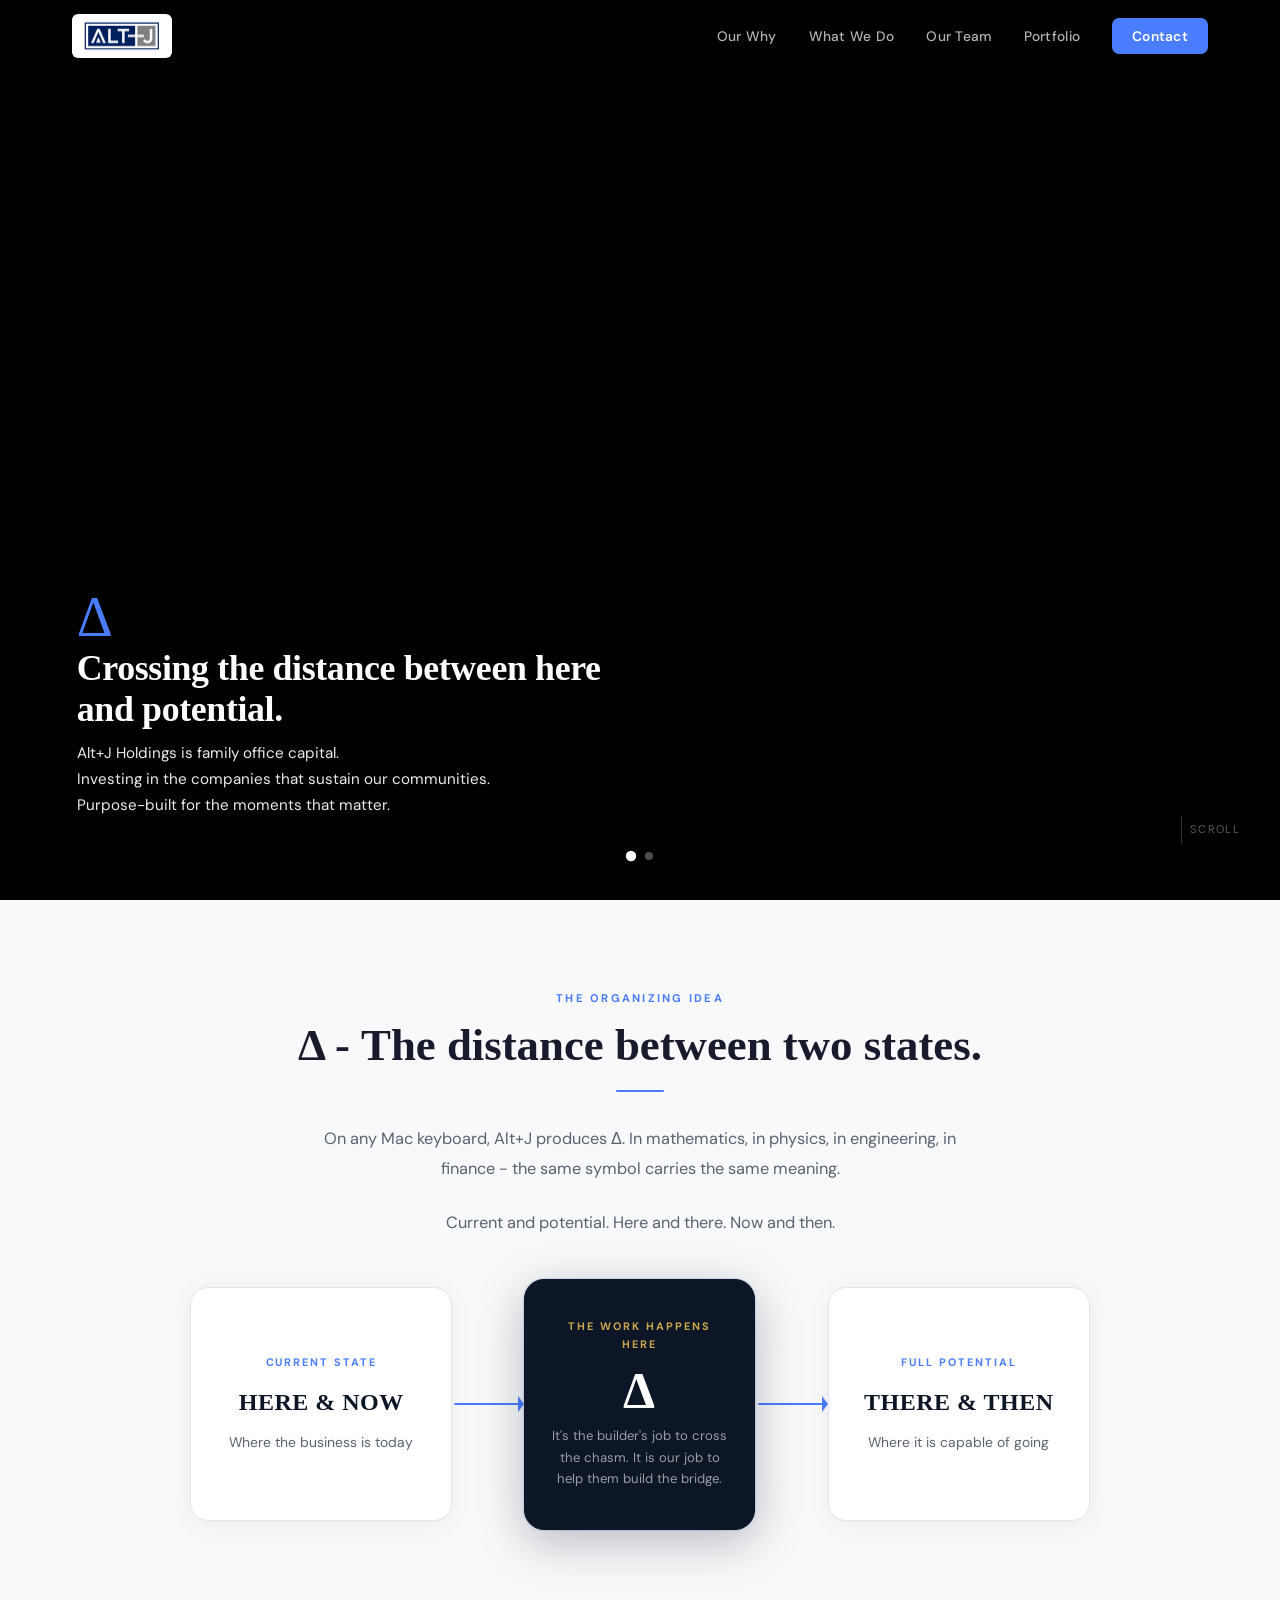
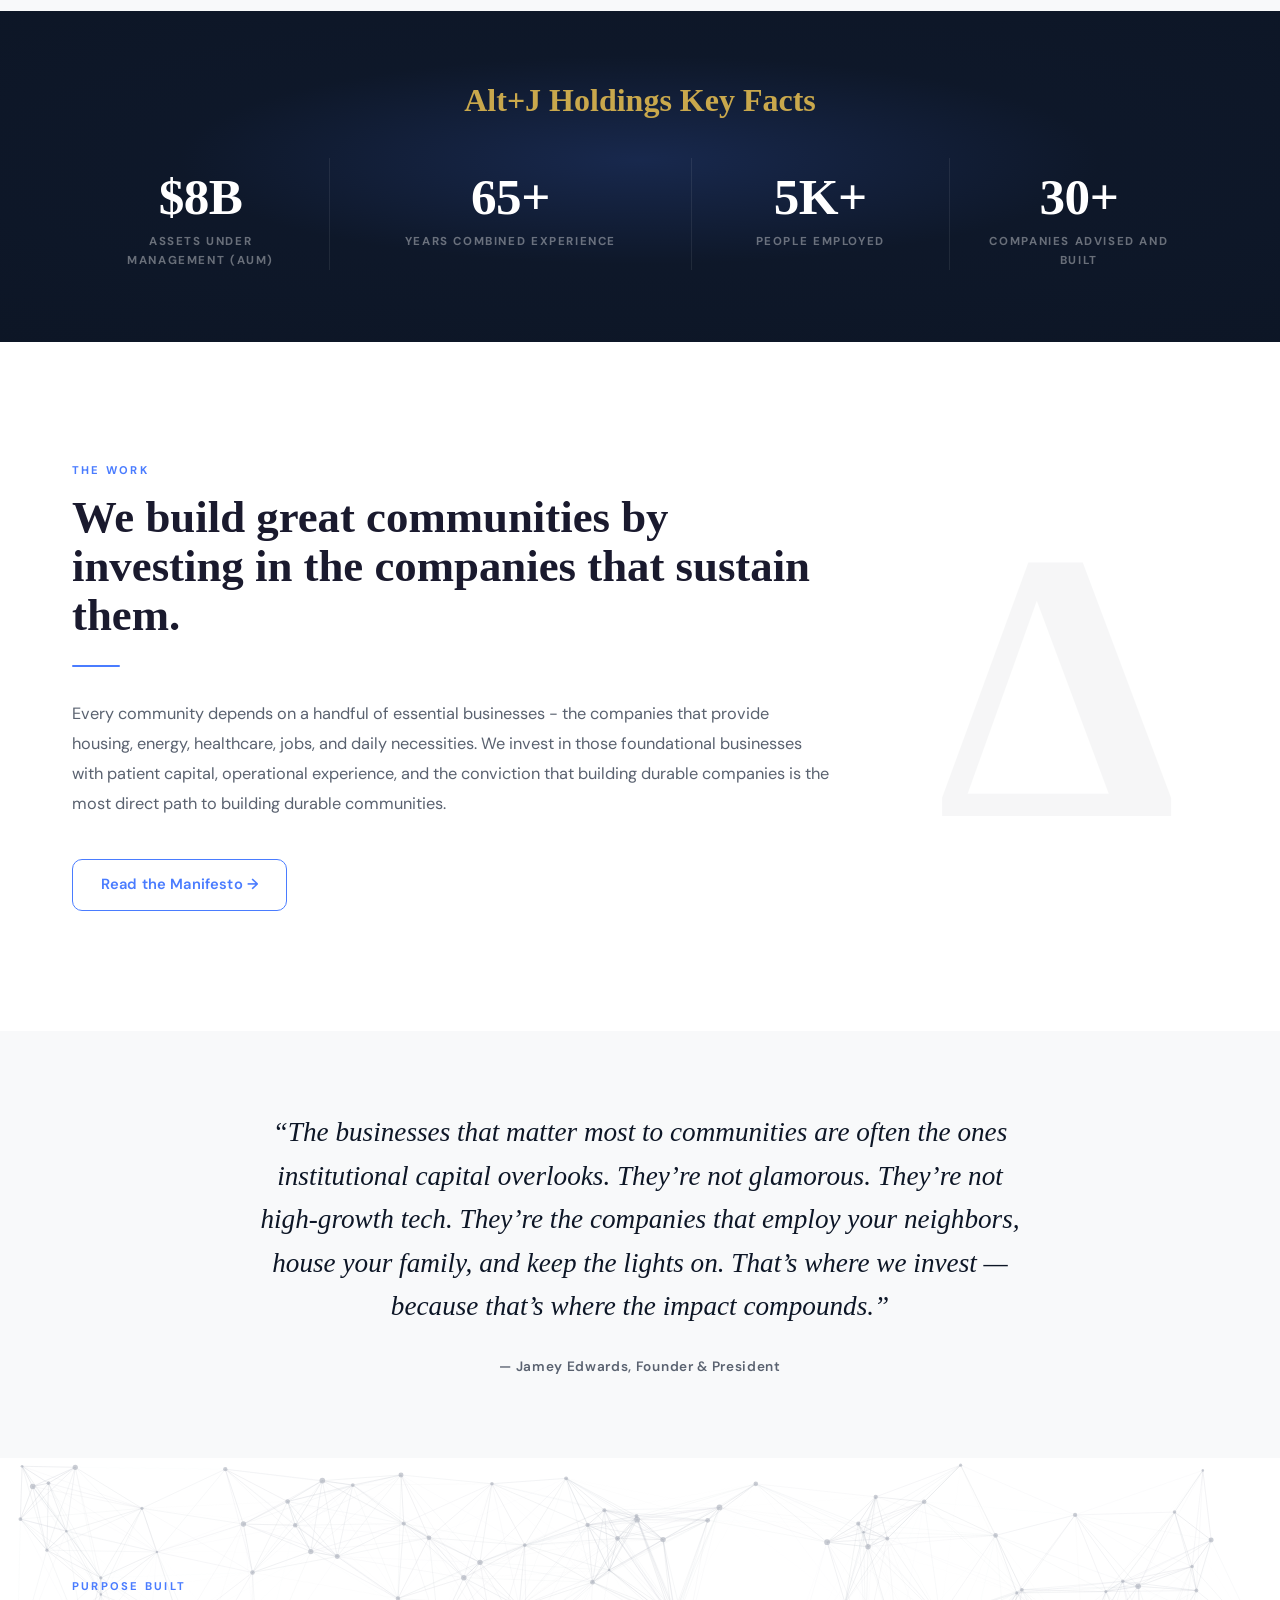
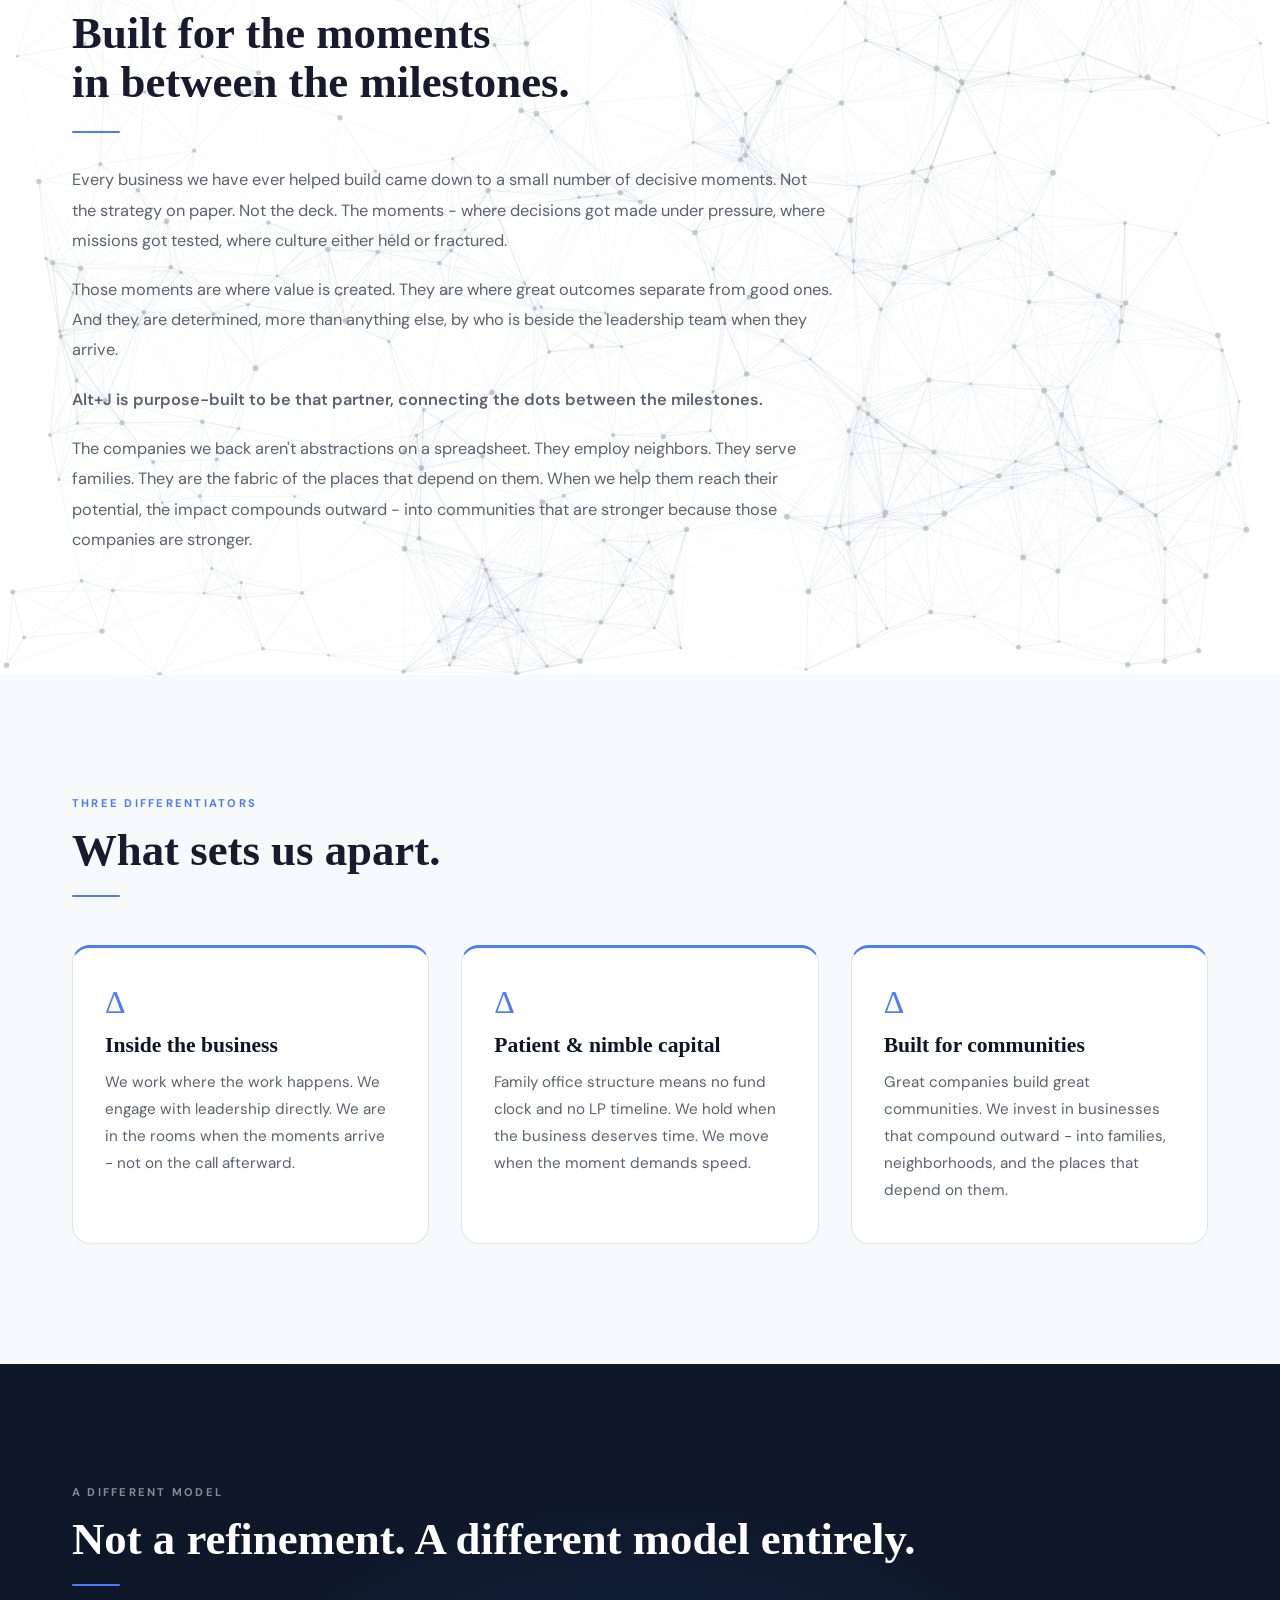
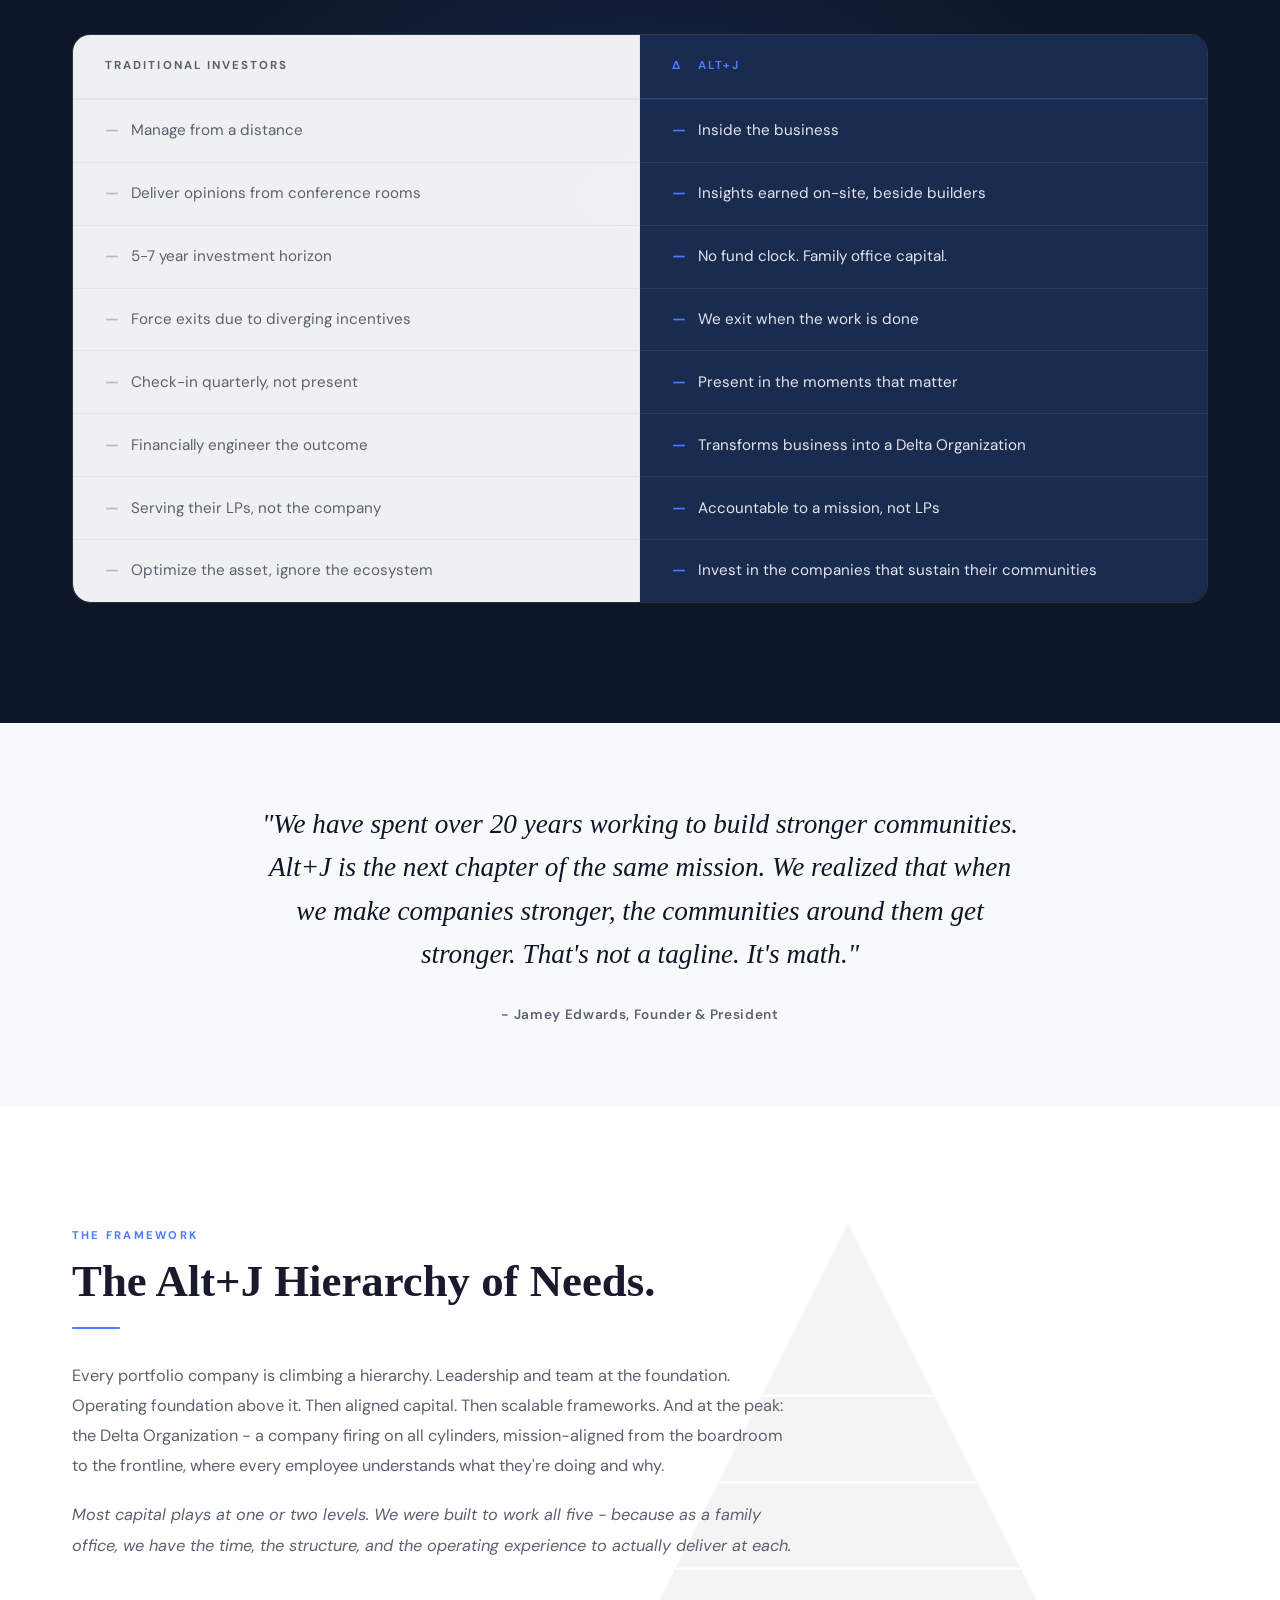
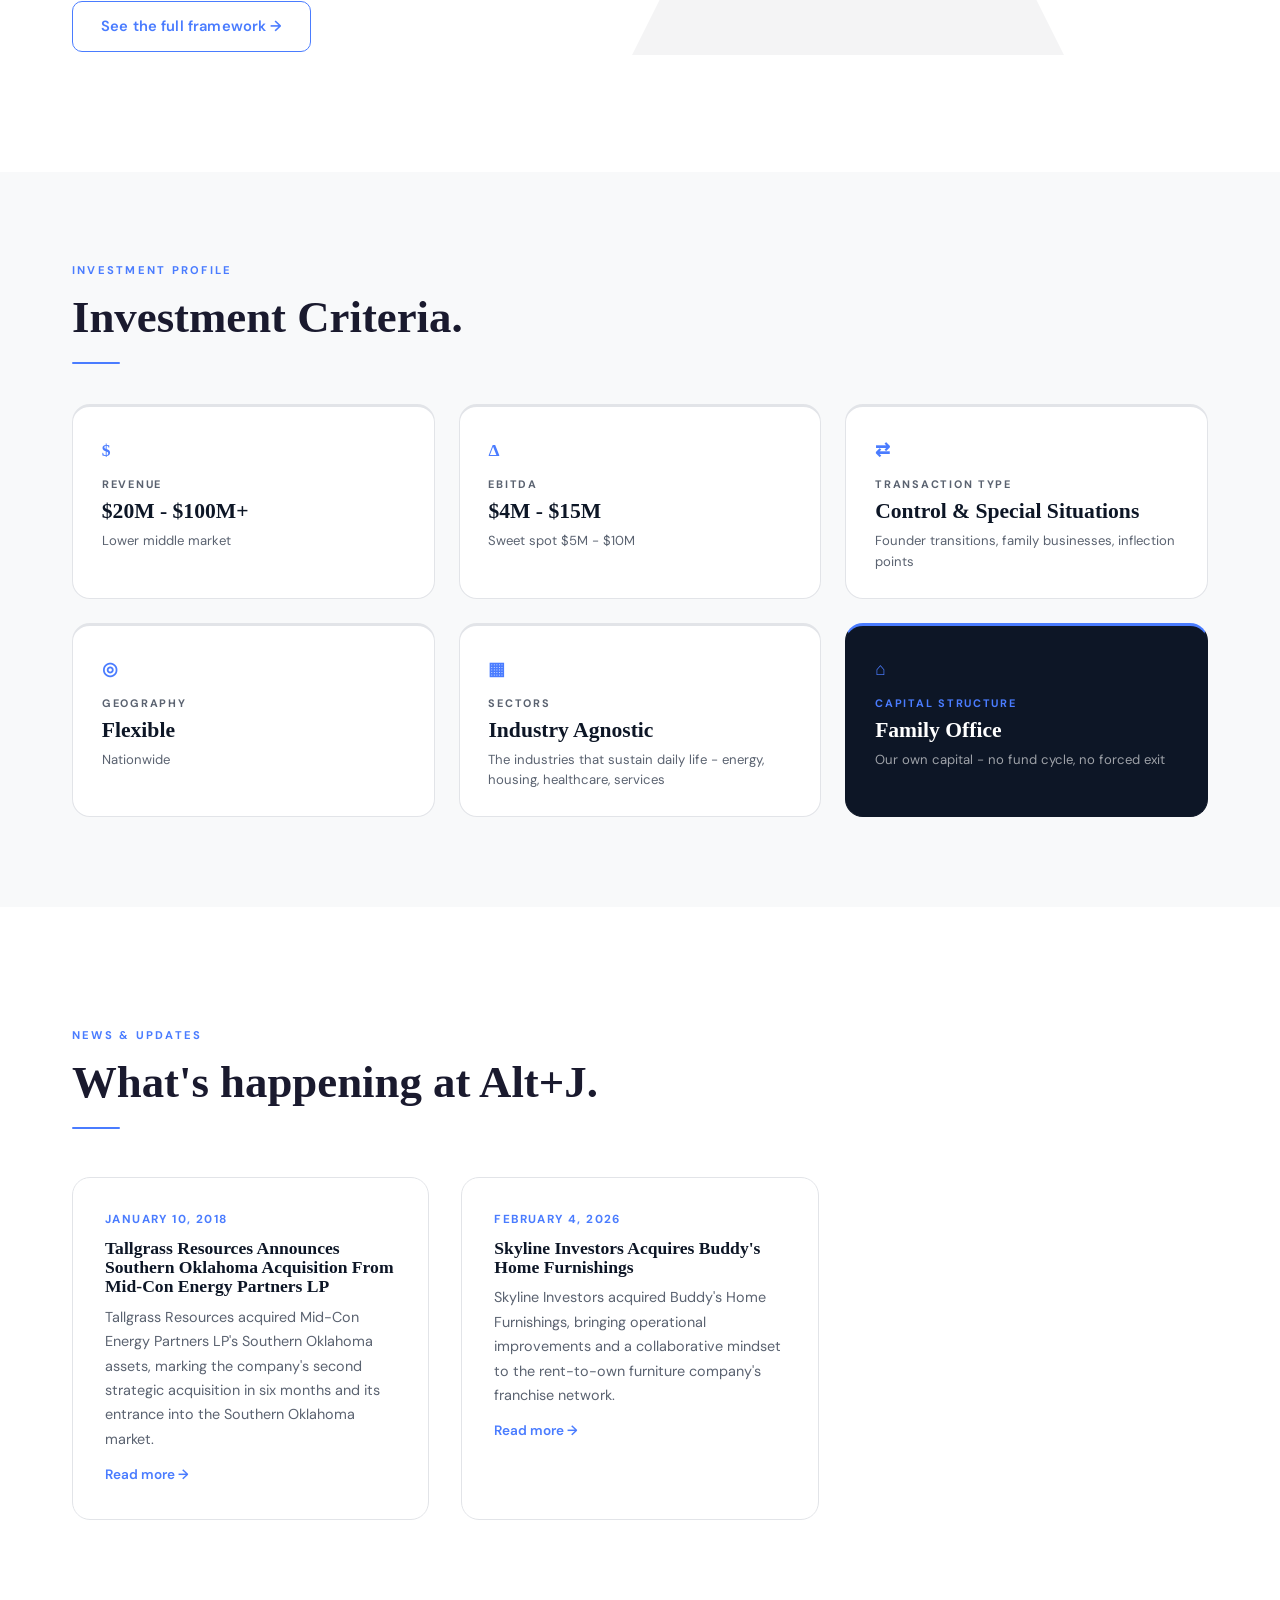
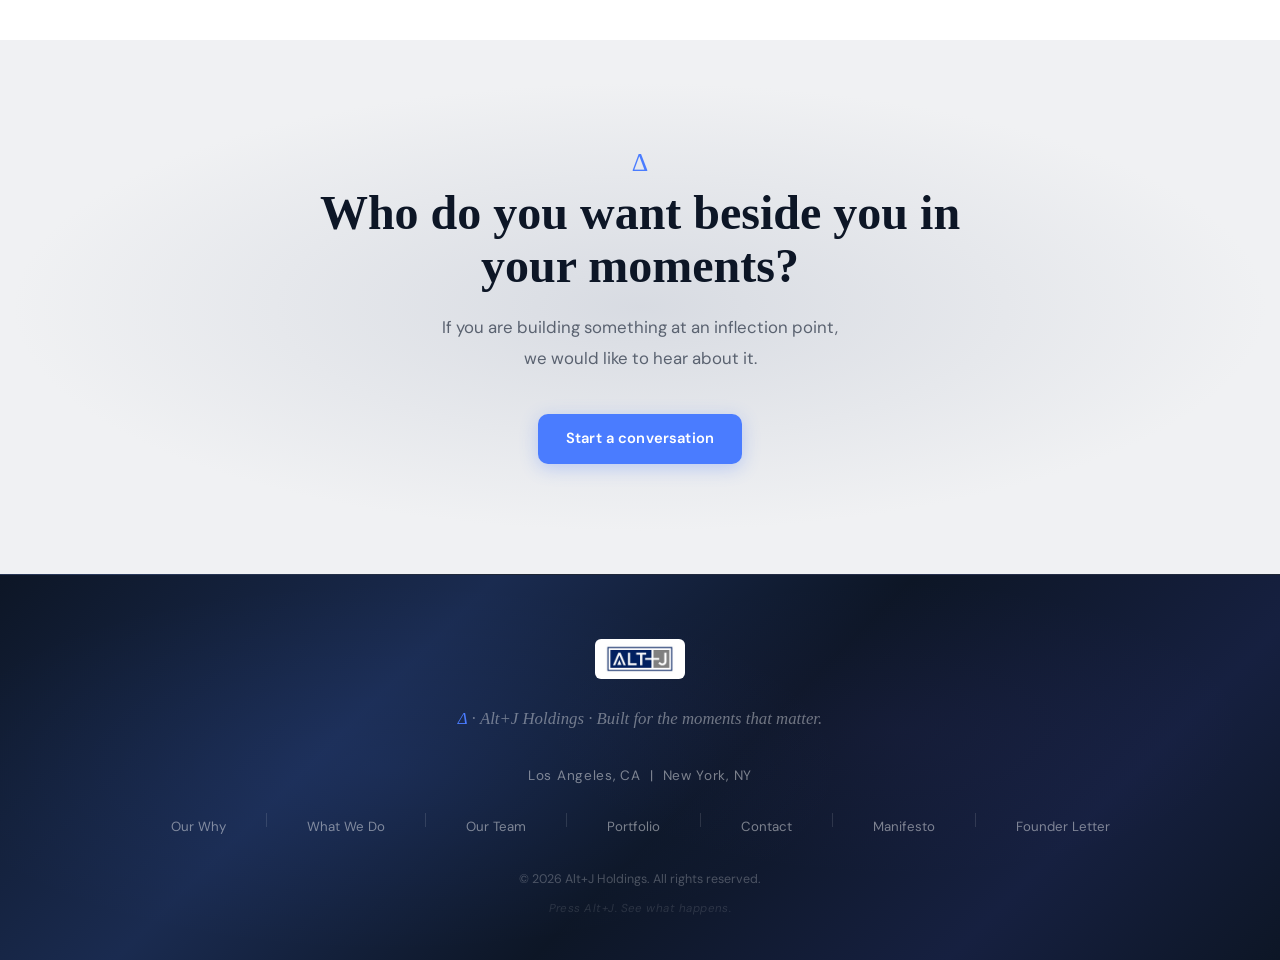
==== commit f91e0c92: "Attribute homepage quotes to Jamey Edwards" ====
--- a/index.html
+++ b/index.html
@@ -174,7 +174,7 @@
         “The businesses that matter most to communities are often the ones institutional capital overlooks. They’re not glamorous. They’re not high-growth tech. They’re the companies that employ your neighbors, house your family, and keep the lights on. That’s where we invest — because that’s where the impact compounds.”
       </p>
       <cite style="font-style:normal;font-size:0.85rem;color:var(--text-light);font-weight:600;letter-spacing:0.05em">
-        — Jeffrey E. Jaeger
+        — Jamey Edwards, Founder & President
       </cite>
     </blockquote>
   </div>
@@ -279,7 +279,7 @@
         "We have spent over 20 years working to build stronger communities. Alt+J is the next chapter of the same mission. We realized that when we make companies stronger, the communities around them get stronger. That's not a tagline. It's math."
       </p>
       <cite style="font-style:normal;font-size:0.85rem;color:var(--text-light);font-weight:600;letter-spacing:0.05em">
-        - Scott J. Alter, Co-Founder & Managing Partner
+        - Jamey Edwards, Founder & President
       </cite>
     </blockquote>
   </div>
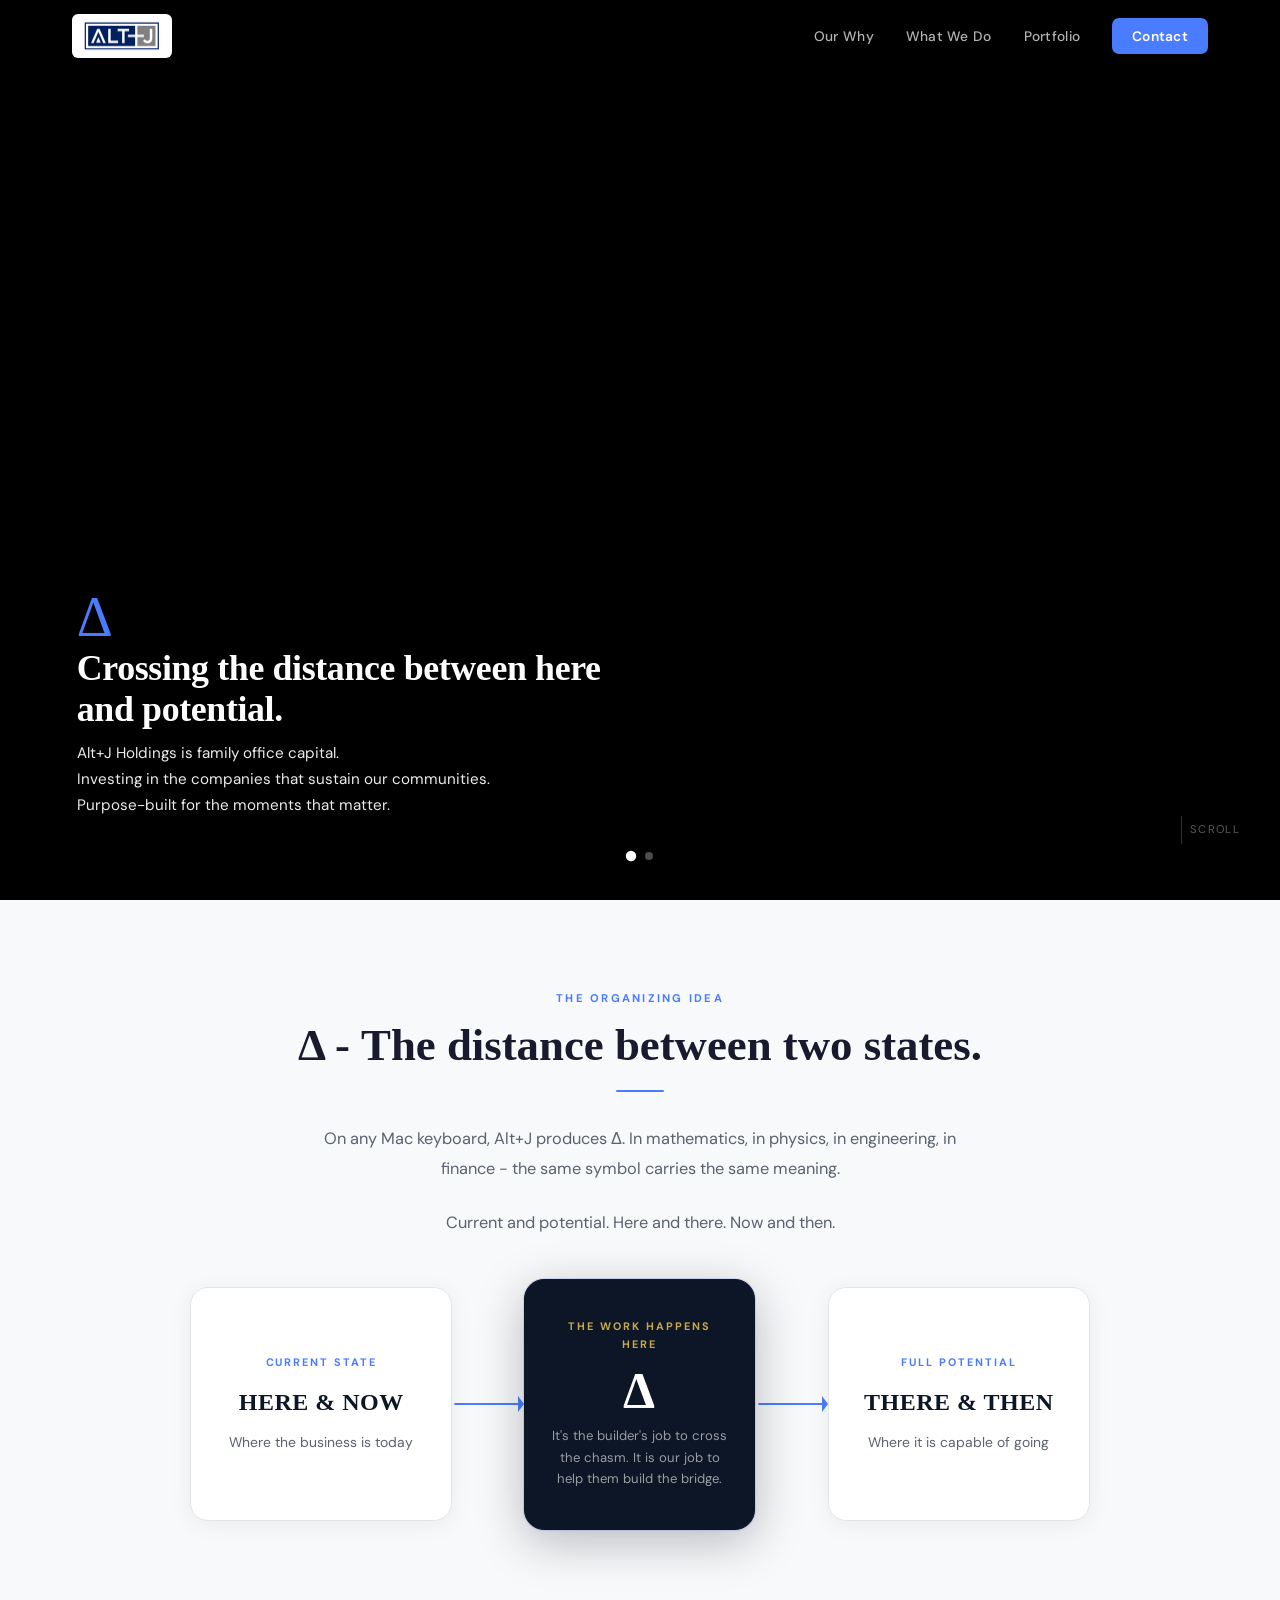
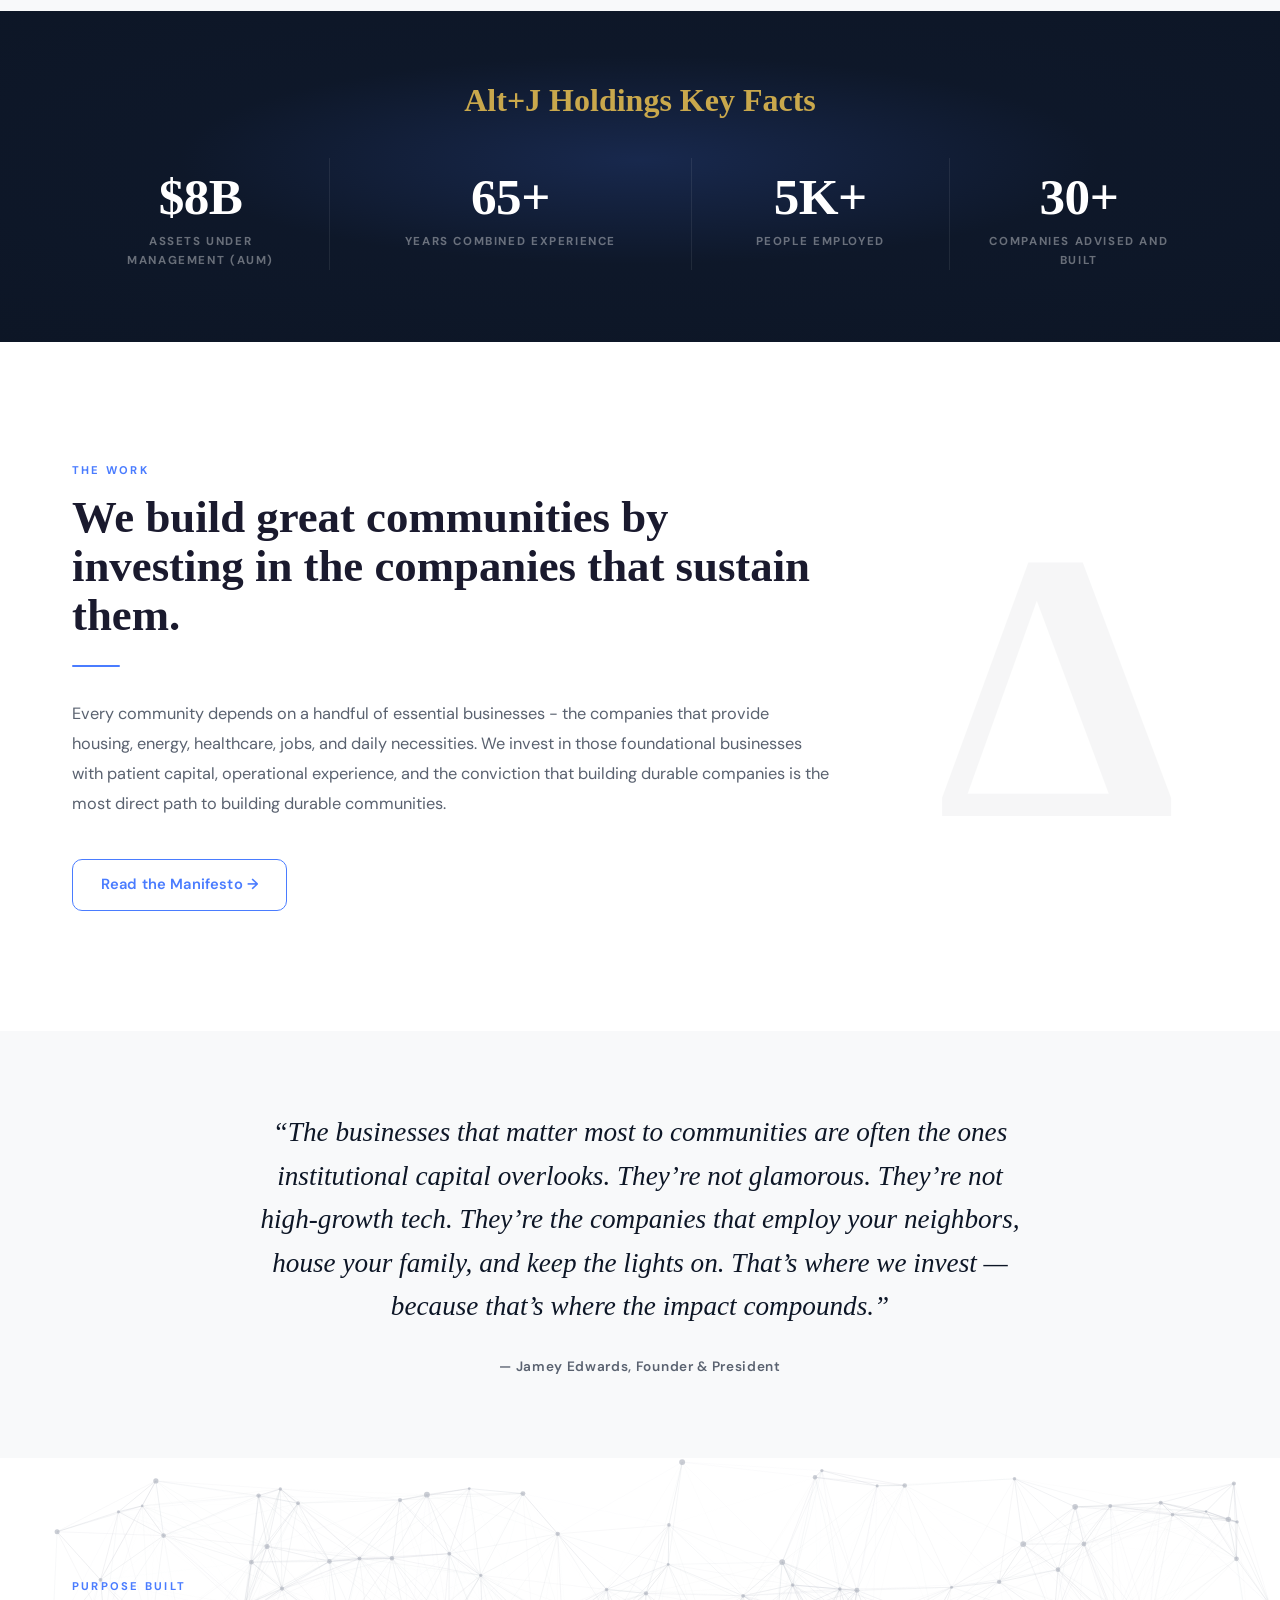
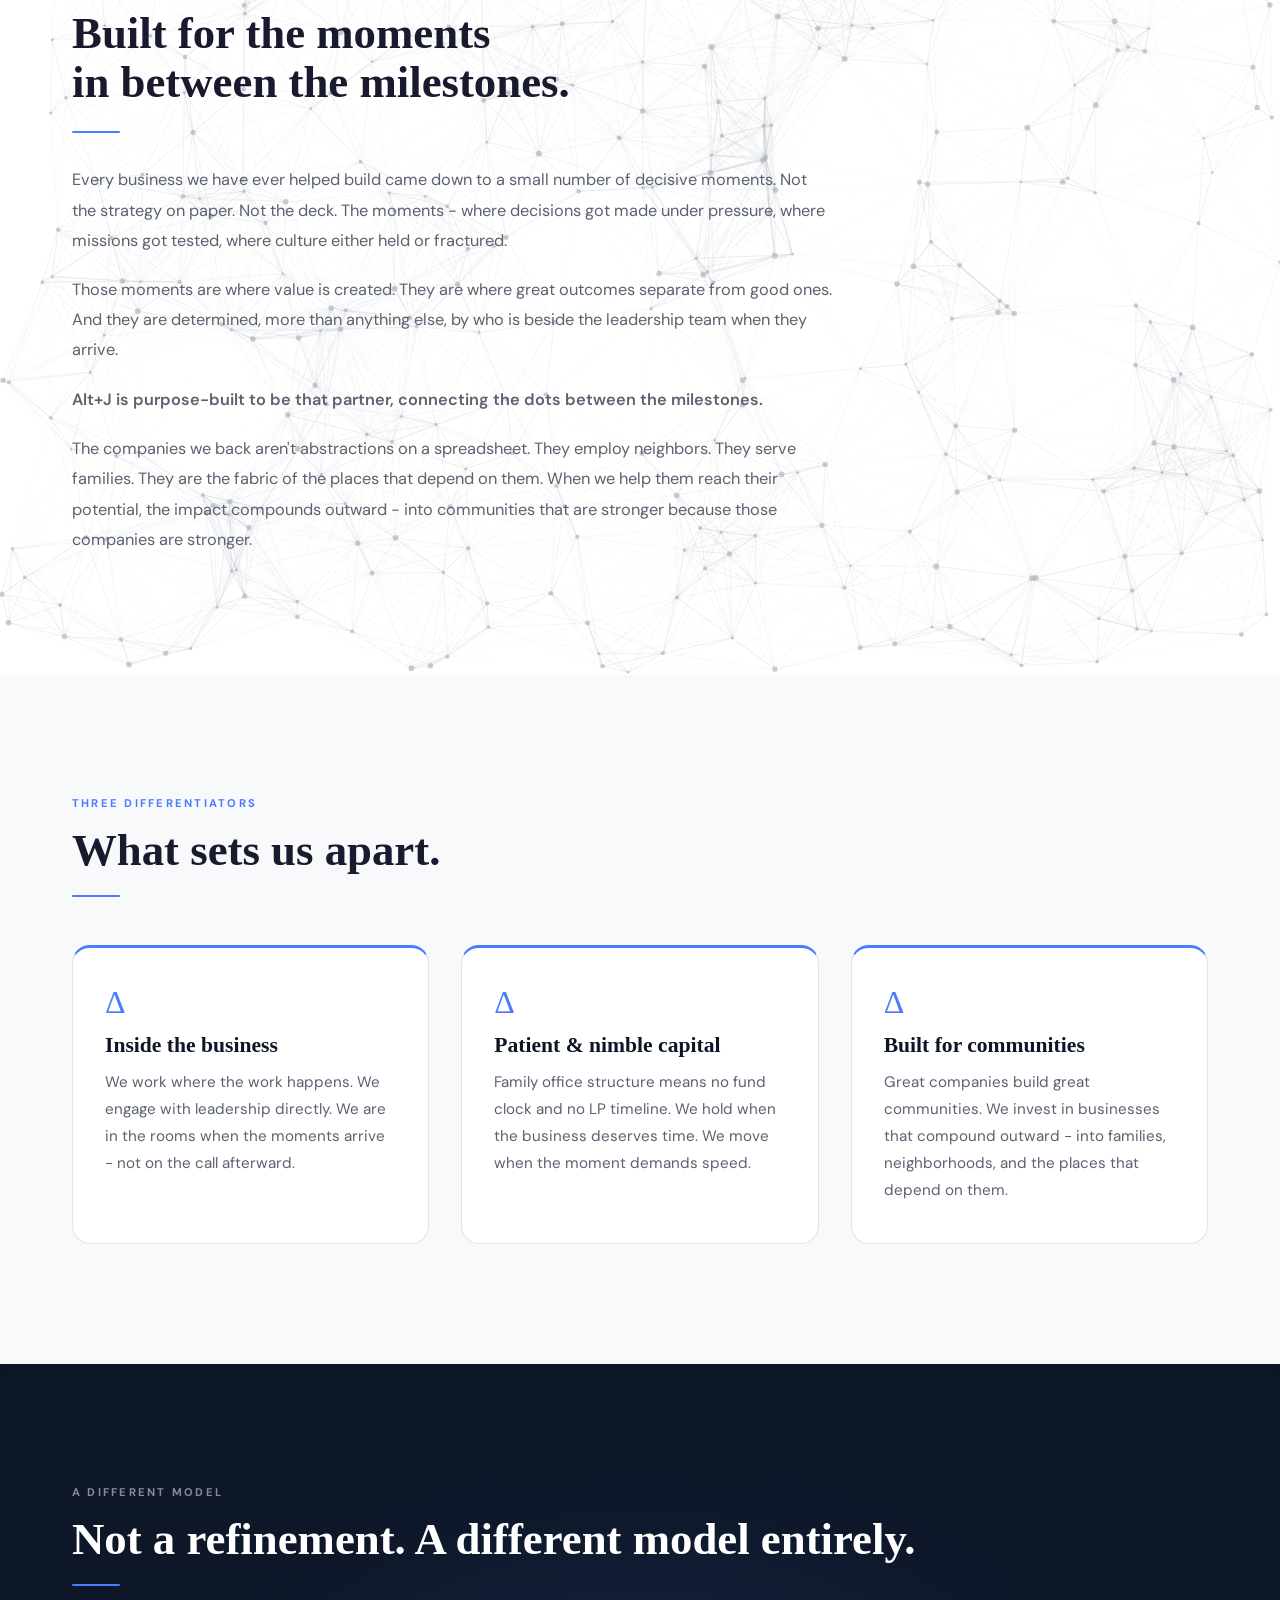
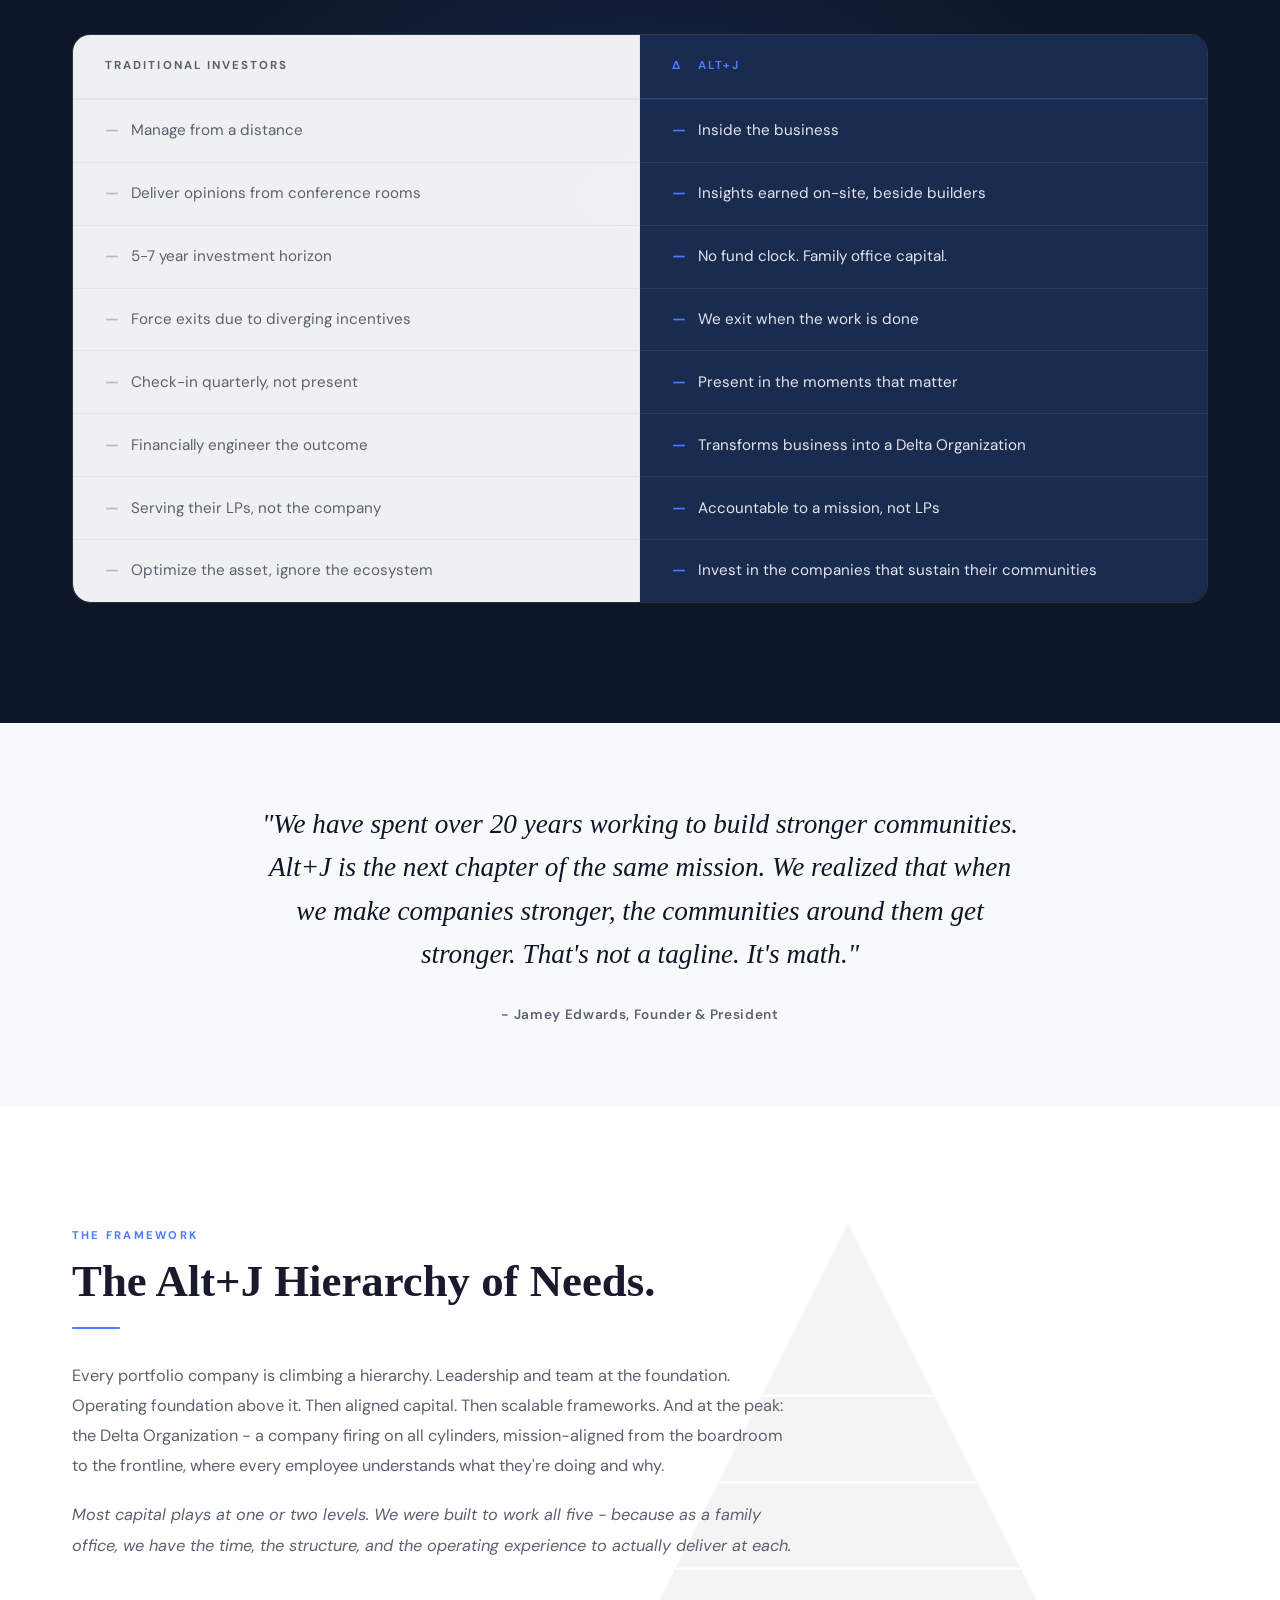
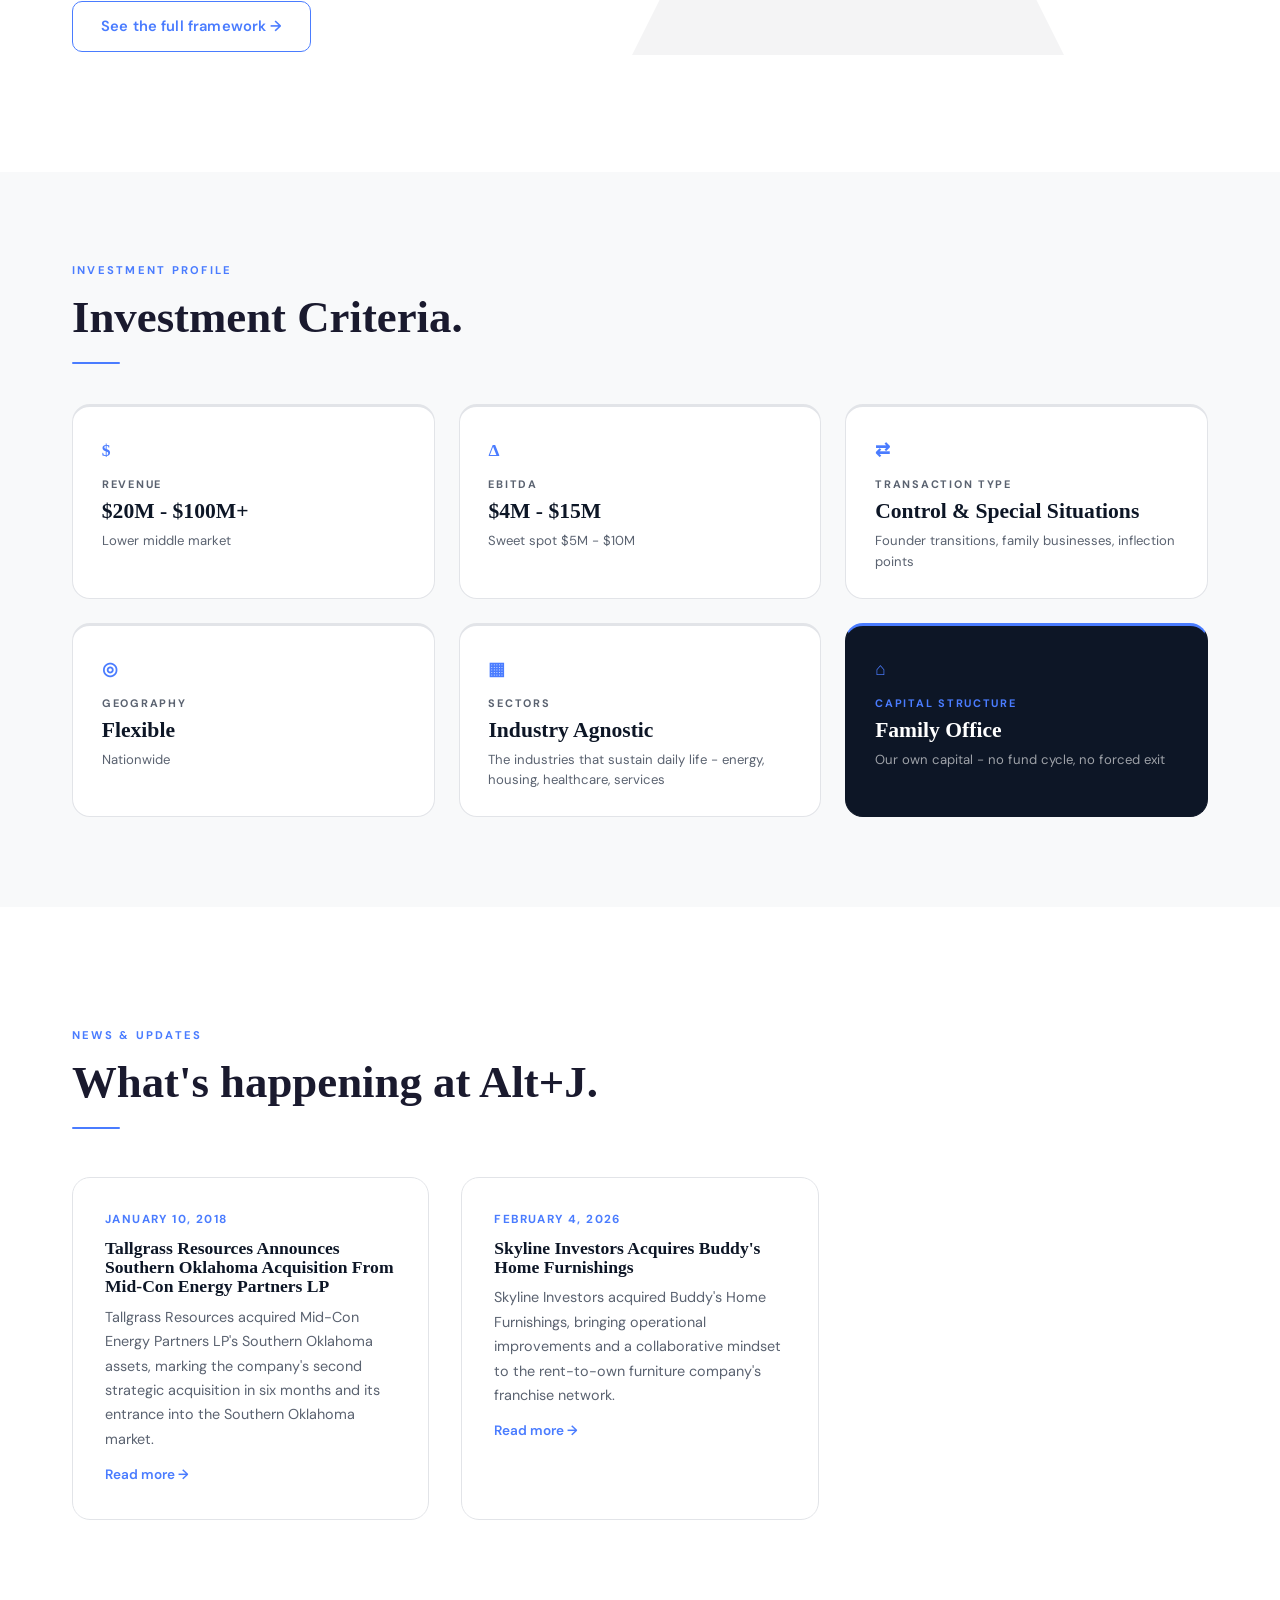
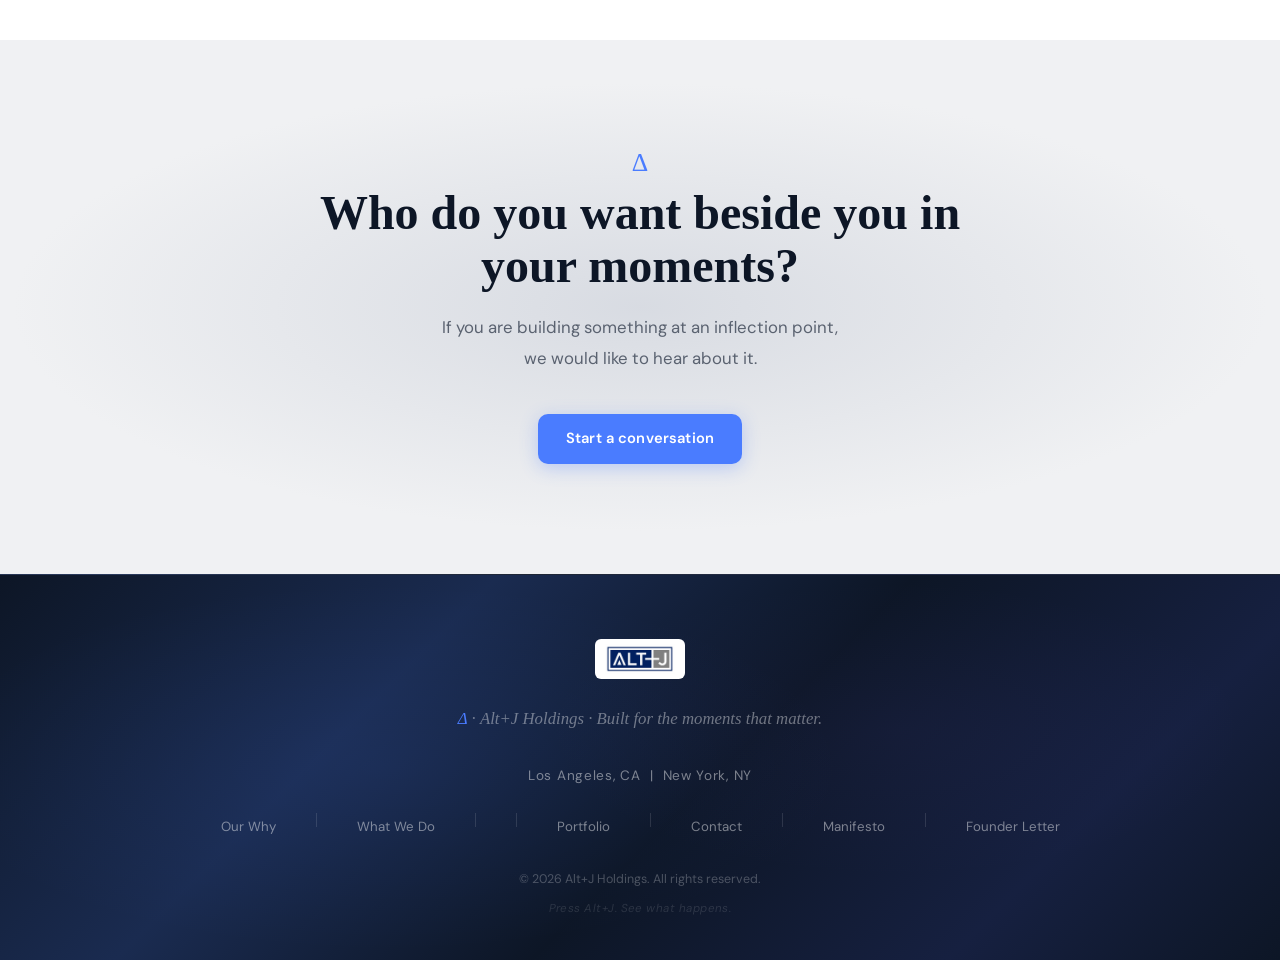
==== commit 0643f9a6: "Hide team page from navigation (page preserved, links commented out)" ====
--- a/index.html
+++ b/index.html
@@ -21,7 +21,7 @@
     <ul class="nav-links">
       <li><a href="/ourwhy.html">Our Why</a></li>
       <li><a href="/what-we-do.html">What We Do</a></li>
-      <li><a href="/team.html">Our Team</a></li>
+      <!-- <li><a href="/team.html">Our Team</a></li> -->
       <li><a href="/portfolio.html">Portfolio</a></li>
       <li><a href="/contact.html" class="nav-cta">Contact</a></li>
     </ul>
@@ -34,7 +34,7 @@
   <ul>
     <li><a href="/ourwhy.html">Our Why</a></li>
     <li><a href="/what-we-do.html">What We Do</a></li>
-    <li><a href="/team.html">Our Team</a></li>
+    <!-- <li><a href="/team.html">Our Team</a></li> -->
     <li><a href="/portfolio.html">Portfolio</a></li>
     <li><a href="/contact.html">Contact</a></li>
   </ul>
@@ -427,7 +427,7 @@
       <li class="footer-divider"></li>
       <li><a href="/what-we-do.html">What We Do</a></li>
       <li class="footer-divider"></li>
-      <li><a href="/team.html">Our Team</a></li>
+      <!-- <li><a href="/team.html">Our Team</a></li> -->
       <li class="footer-divider"></li>
       <li><a href="/portfolio.html">Portfolio</a></li>
       <li class="footer-divider"></li>
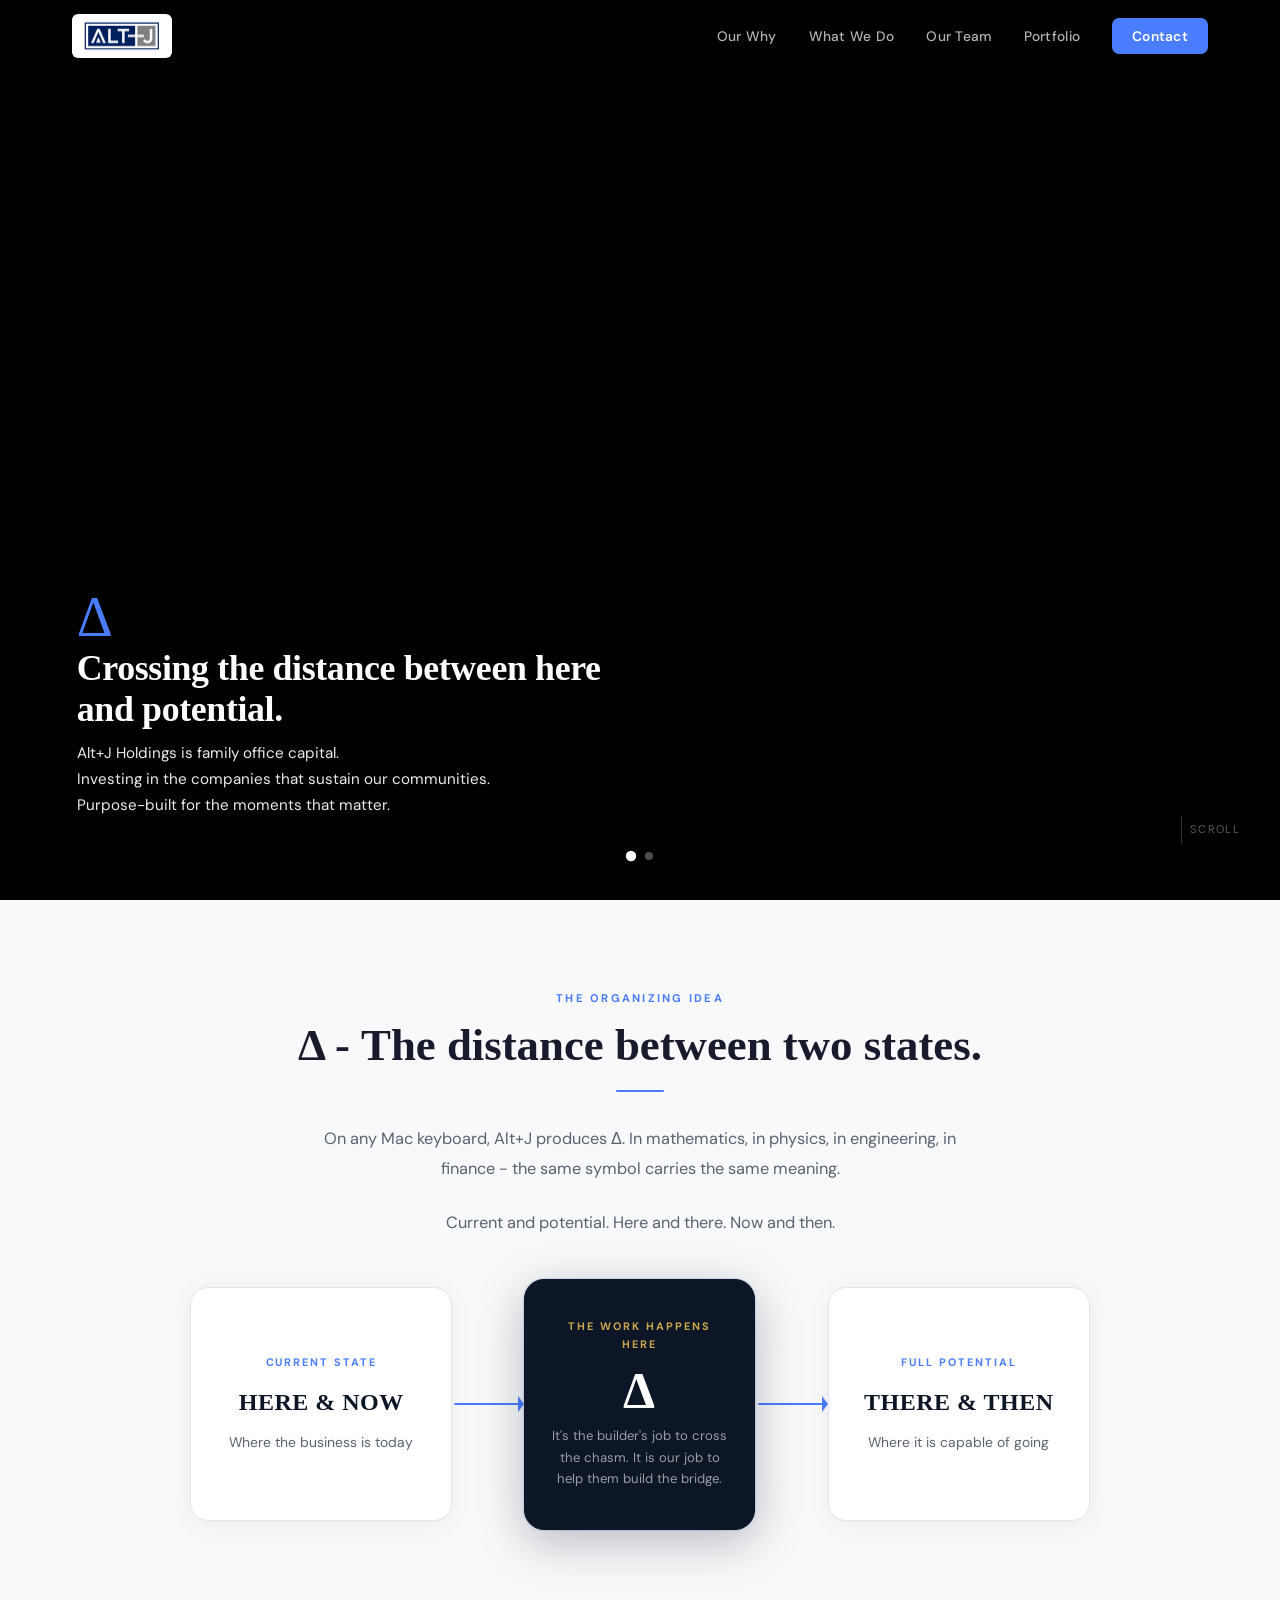
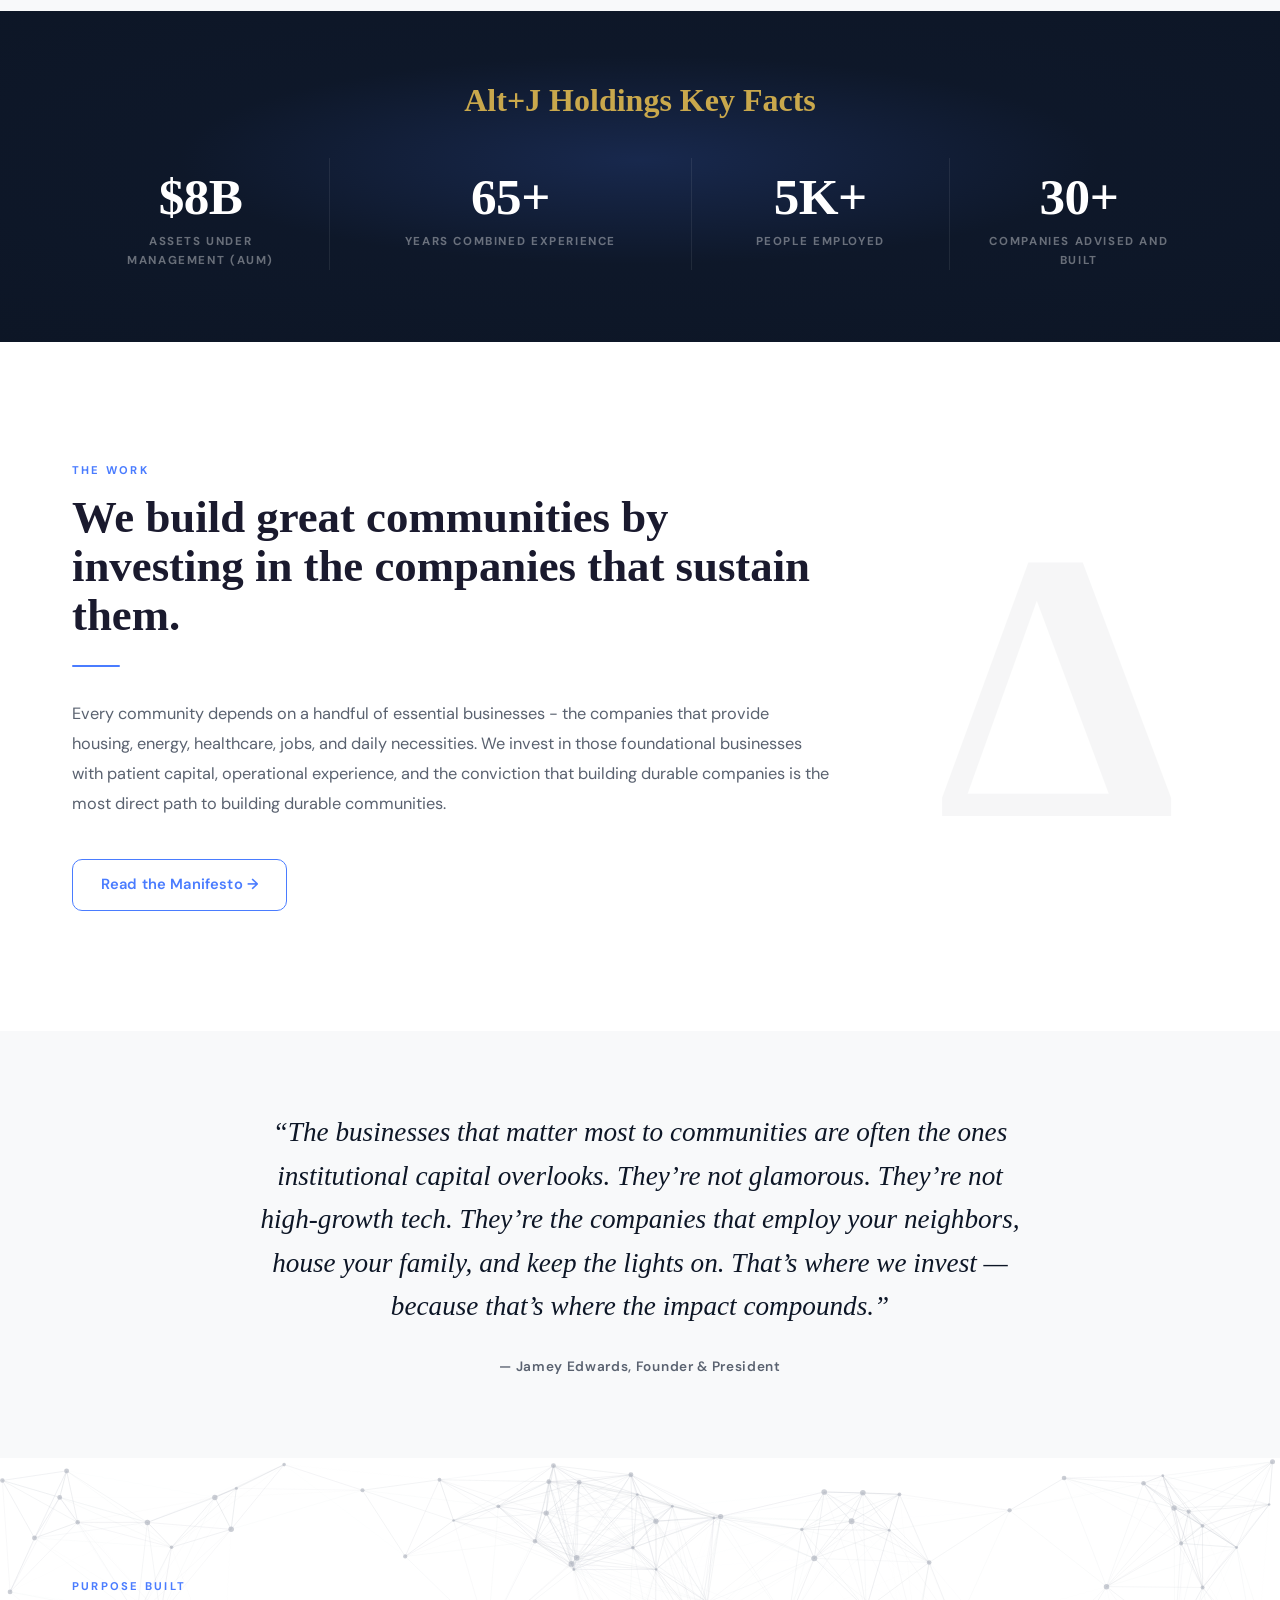
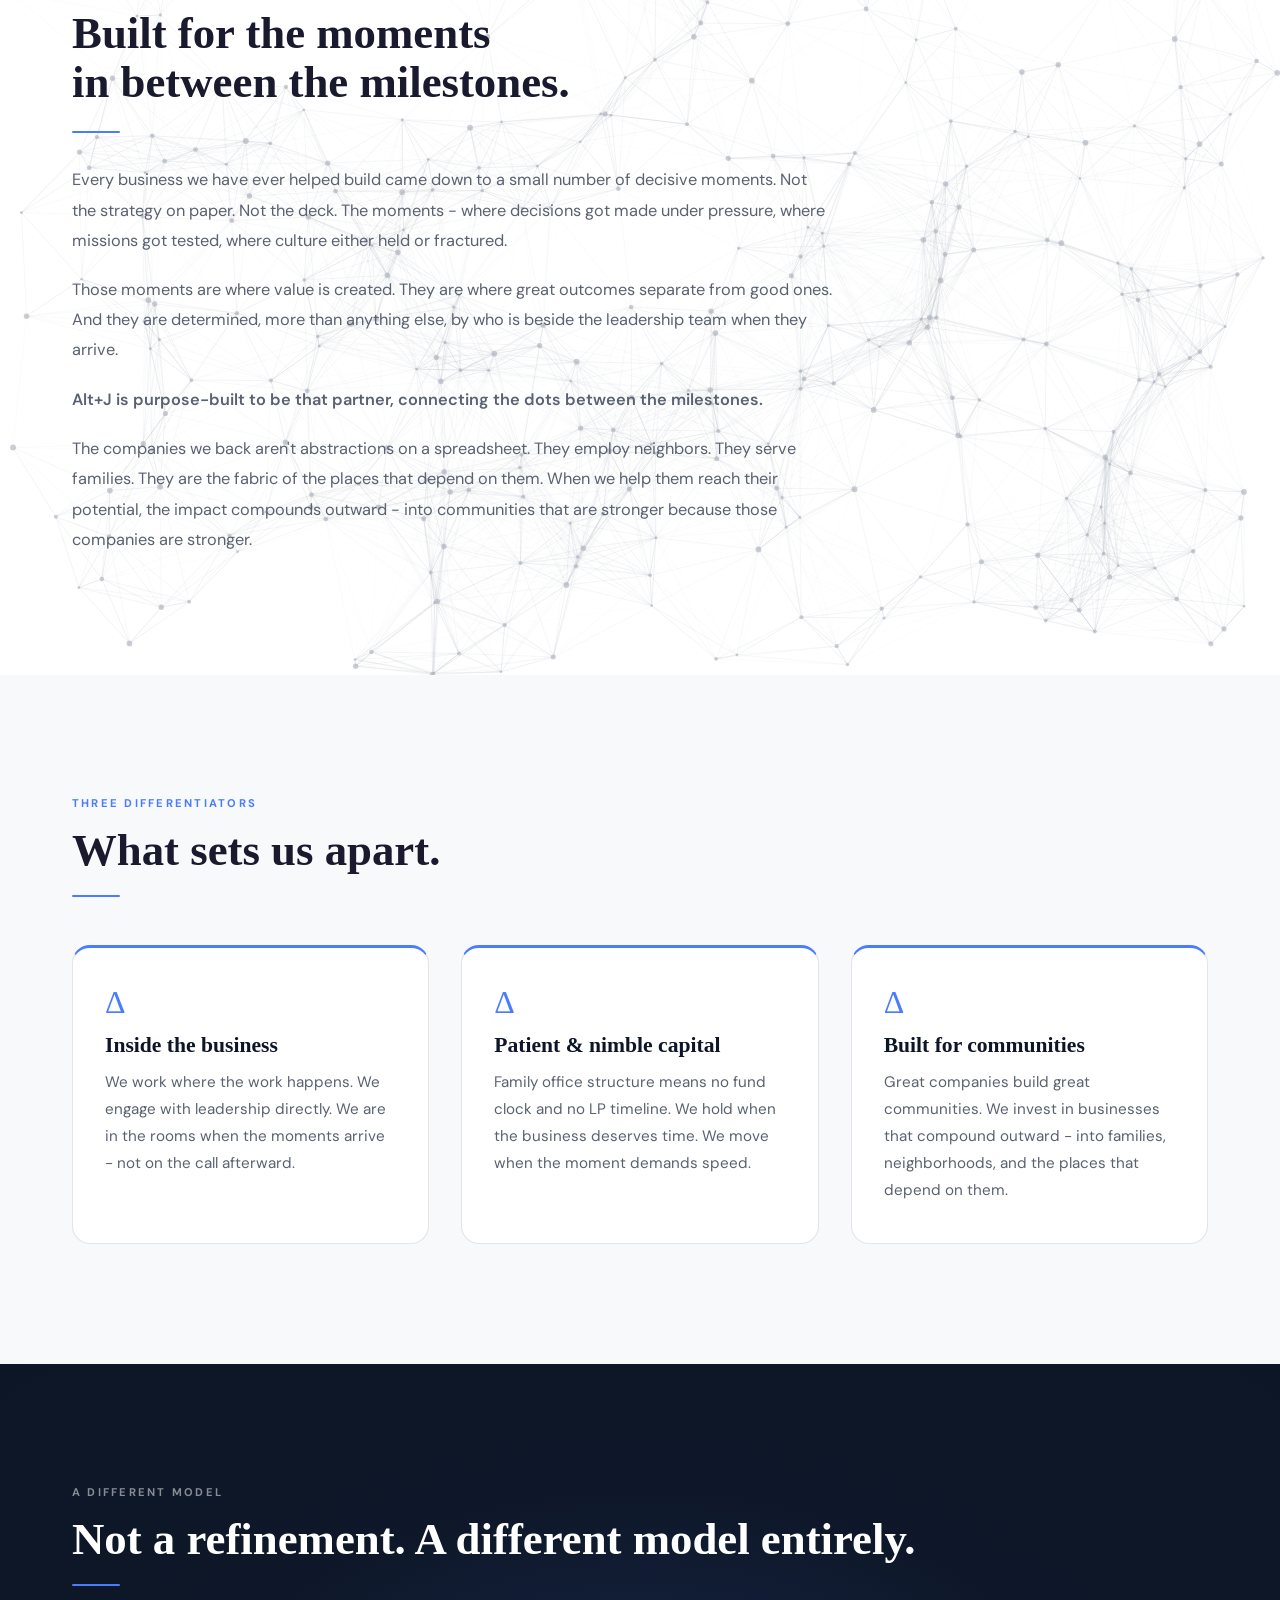
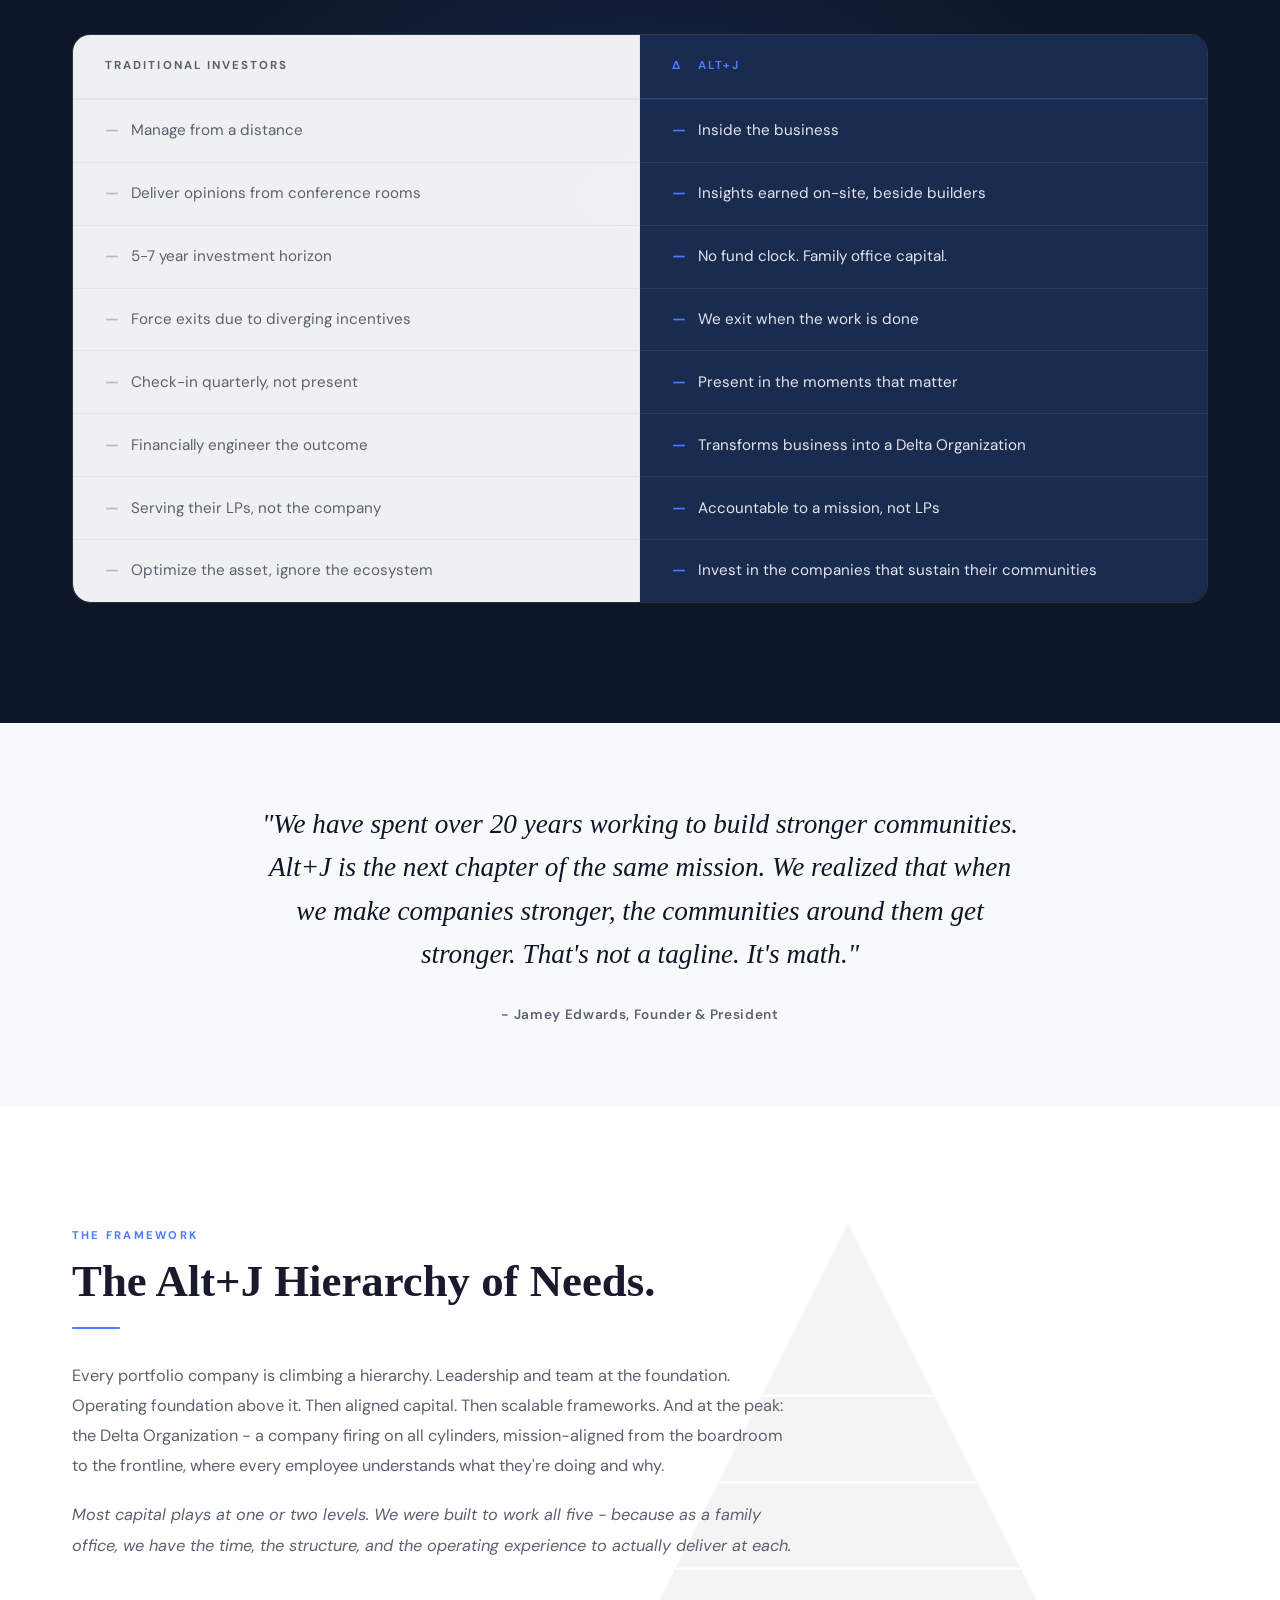
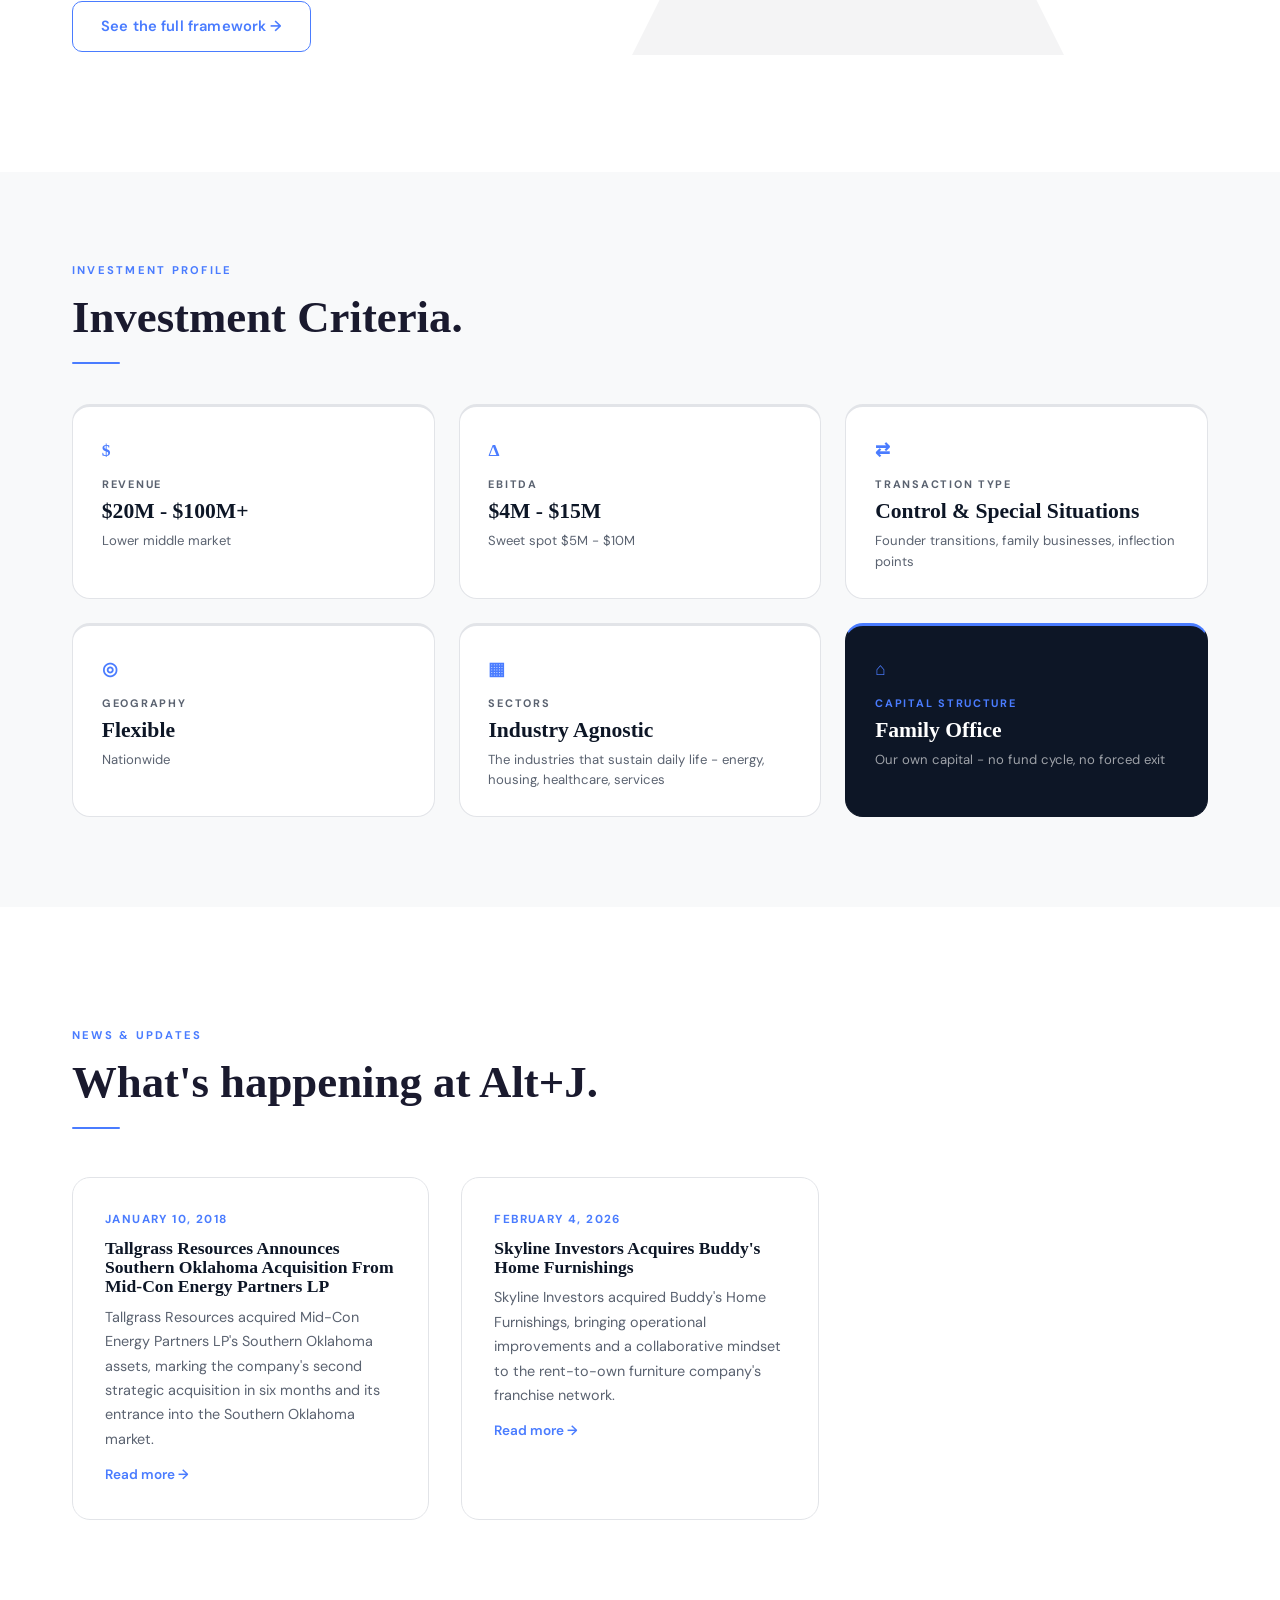
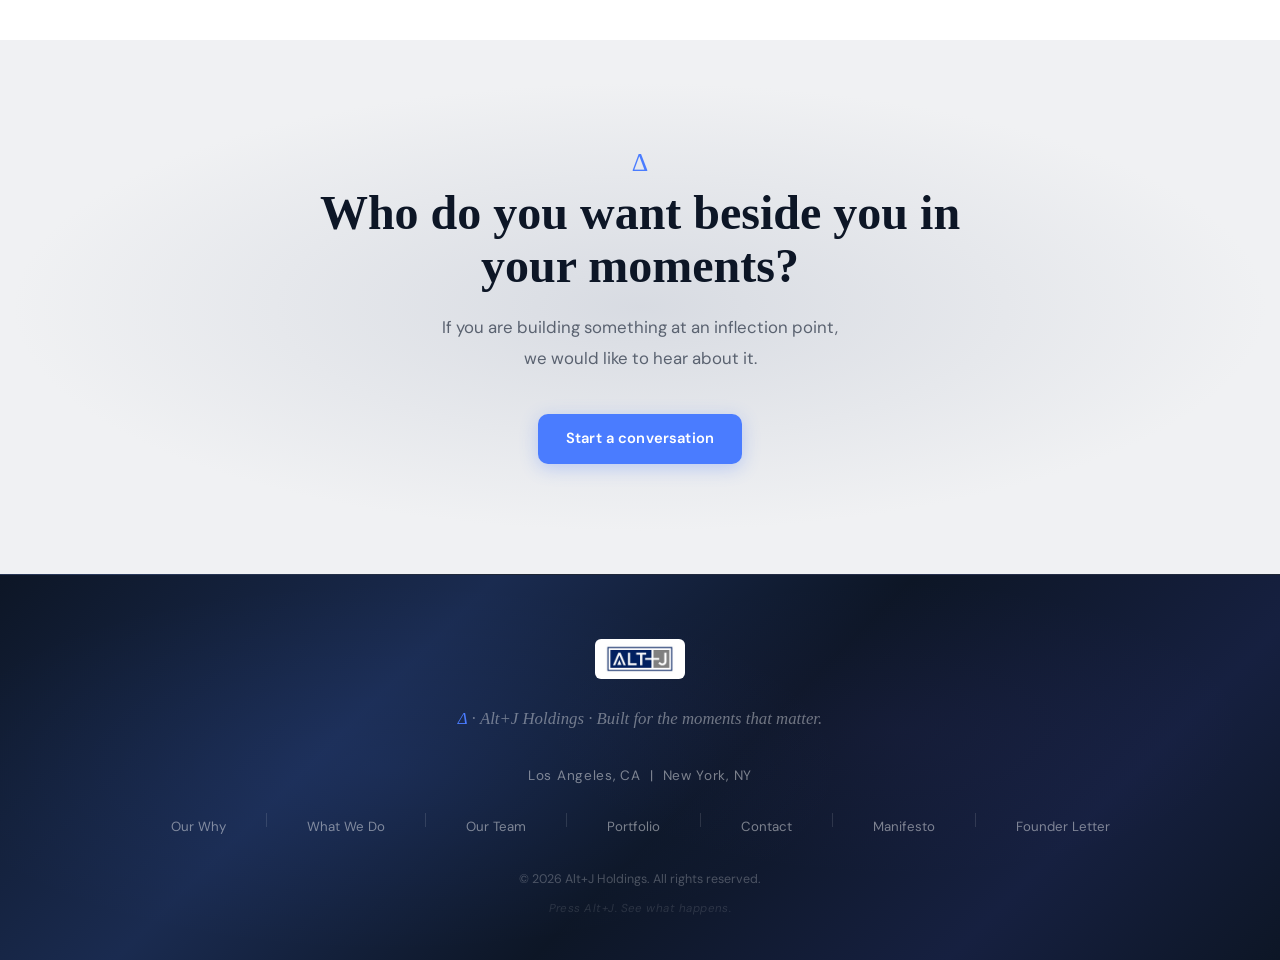
==== commit 43eb74de: "Team page: fact-based copy with real track record (Cloudbreak, EMA, Lehman), restore nav links" ====
--- a/index.html
+++ b/index.html
@@ -21,7 +21,7 @@
     <ul class="nav-links">
       <li><a href="/ourwhy.html">Our Why</a></li>
       <li><a href="/what-we-do.html">What We Do</a></li>
-      <!-- <li><a href="/team.html">Our Team</a></li> -->
+      <li><a href="/team.html">Our Team</a></li>
       <li><a href="/portfolio.html">Portfolio</a></li>
       <li><a href="/contact.html" class="nav-cta">Contact</a></li>
     </ul>
@@ -34,7 +34,7 @@
   <ul>
     <li><a href="/ourwhy.html">Our Why</a></li>
     <li><a href="/what-we-do.html">What We Do</a></li>
-    <!-- <li><a href="/team.html">Our Team</a></li> -->
+    <li><a href="/team.html">Our Team</a></li>
     <li><a href="/portfolio.html">Portfolio</a></li>
     <li><a href="/contact.html">Contact</a></li>
   </ul>
@@ -427,7 +427,7 @@
       <li class="footer-divider"></li>
       <li><a href="/what-we-do.html">What We Do</a></li>
       <li class="footer-divider"></li>
-      <!-- <li><a href="/team.html">Our Team</a></li> -->
+      <li><a href="/team.html">Our Team</a></li>
       <li class="footer-divider"></li>
       <li><a href="/portfolio.html">Portfolio</a></li>
       <li class="footer-divider"></li>
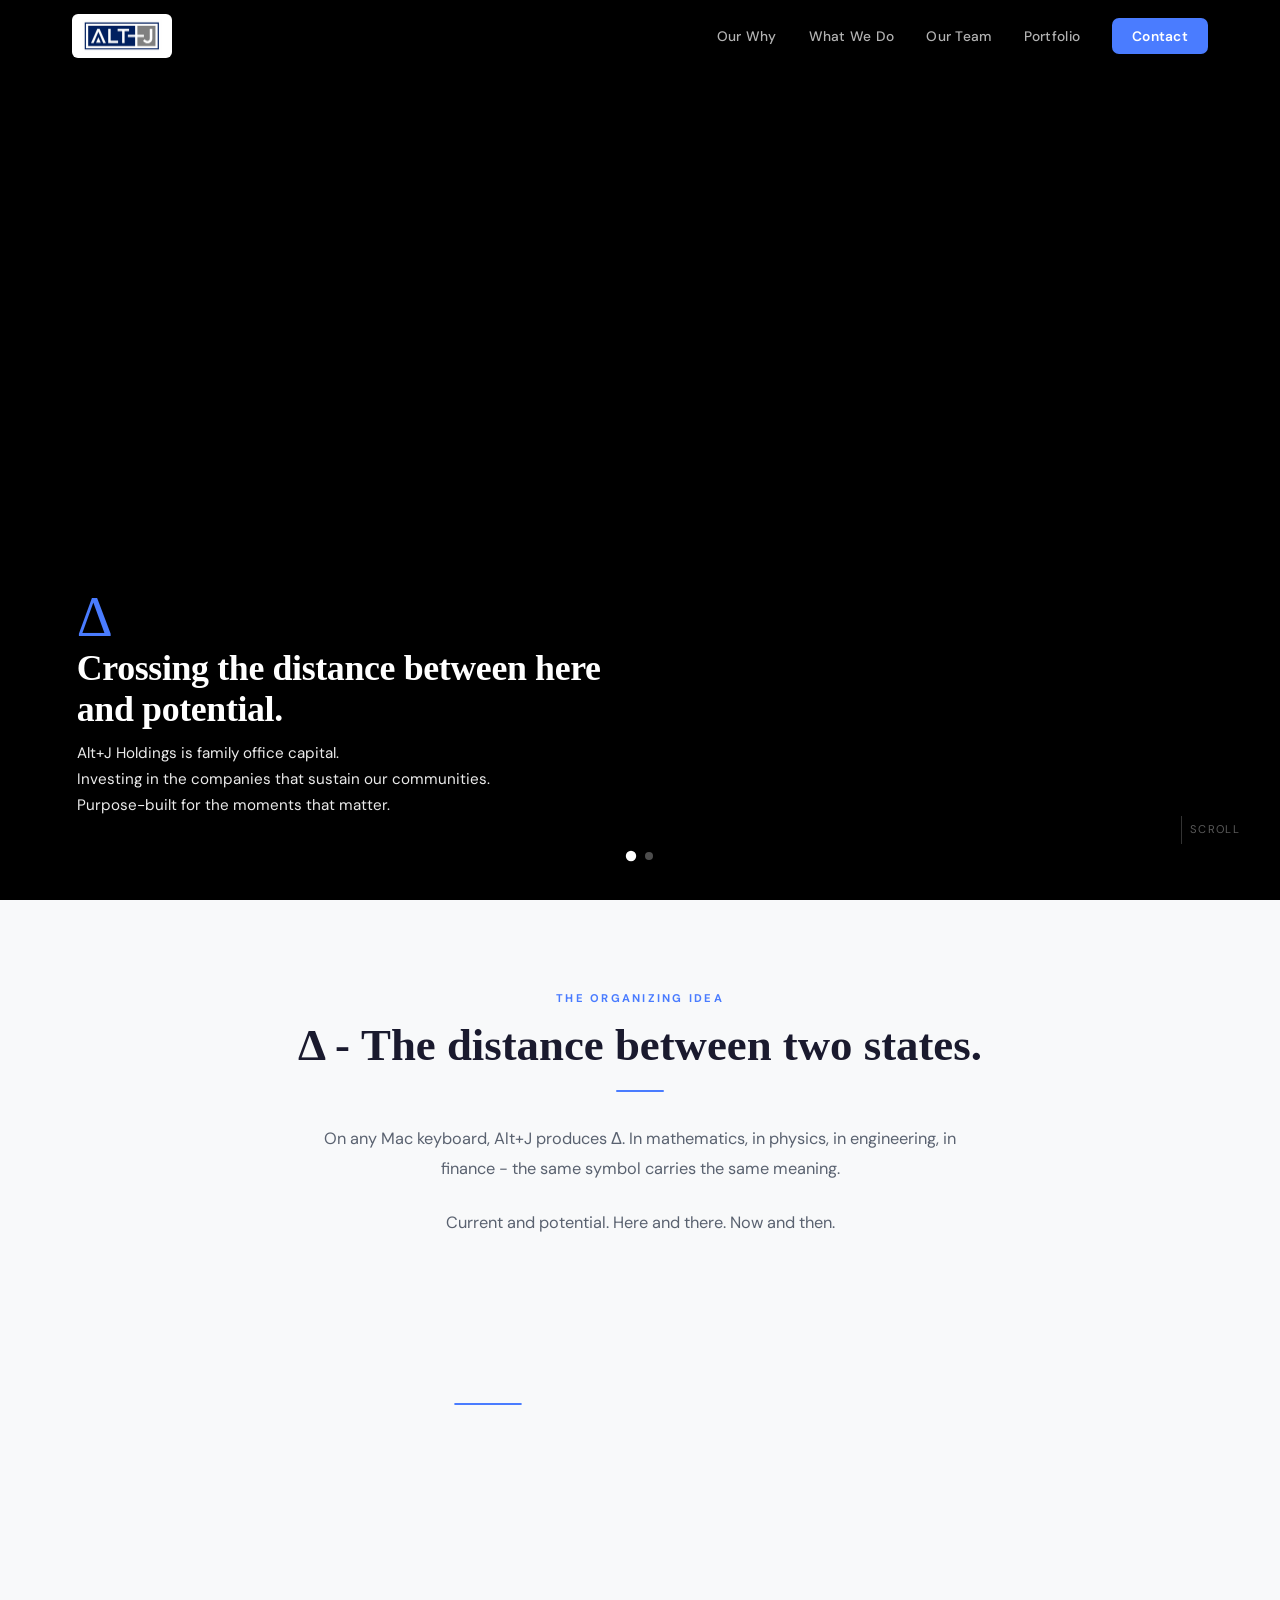
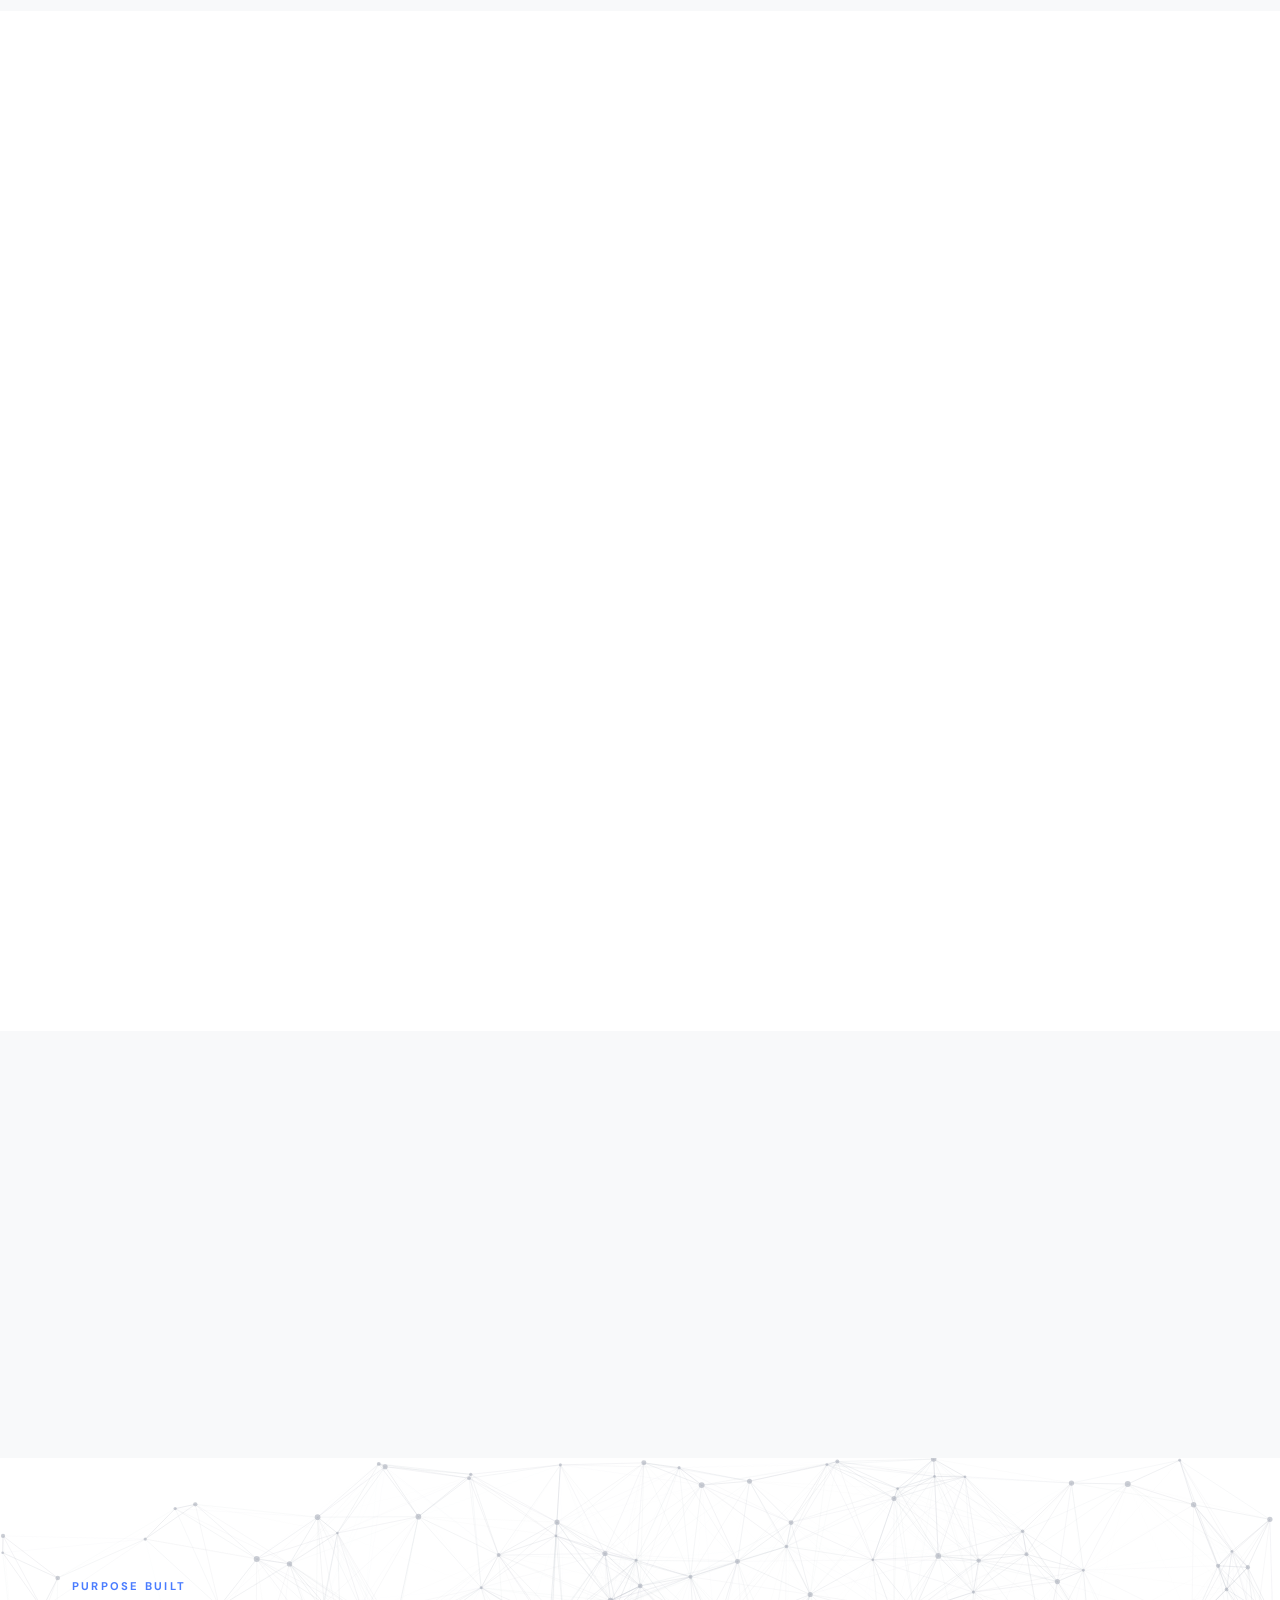
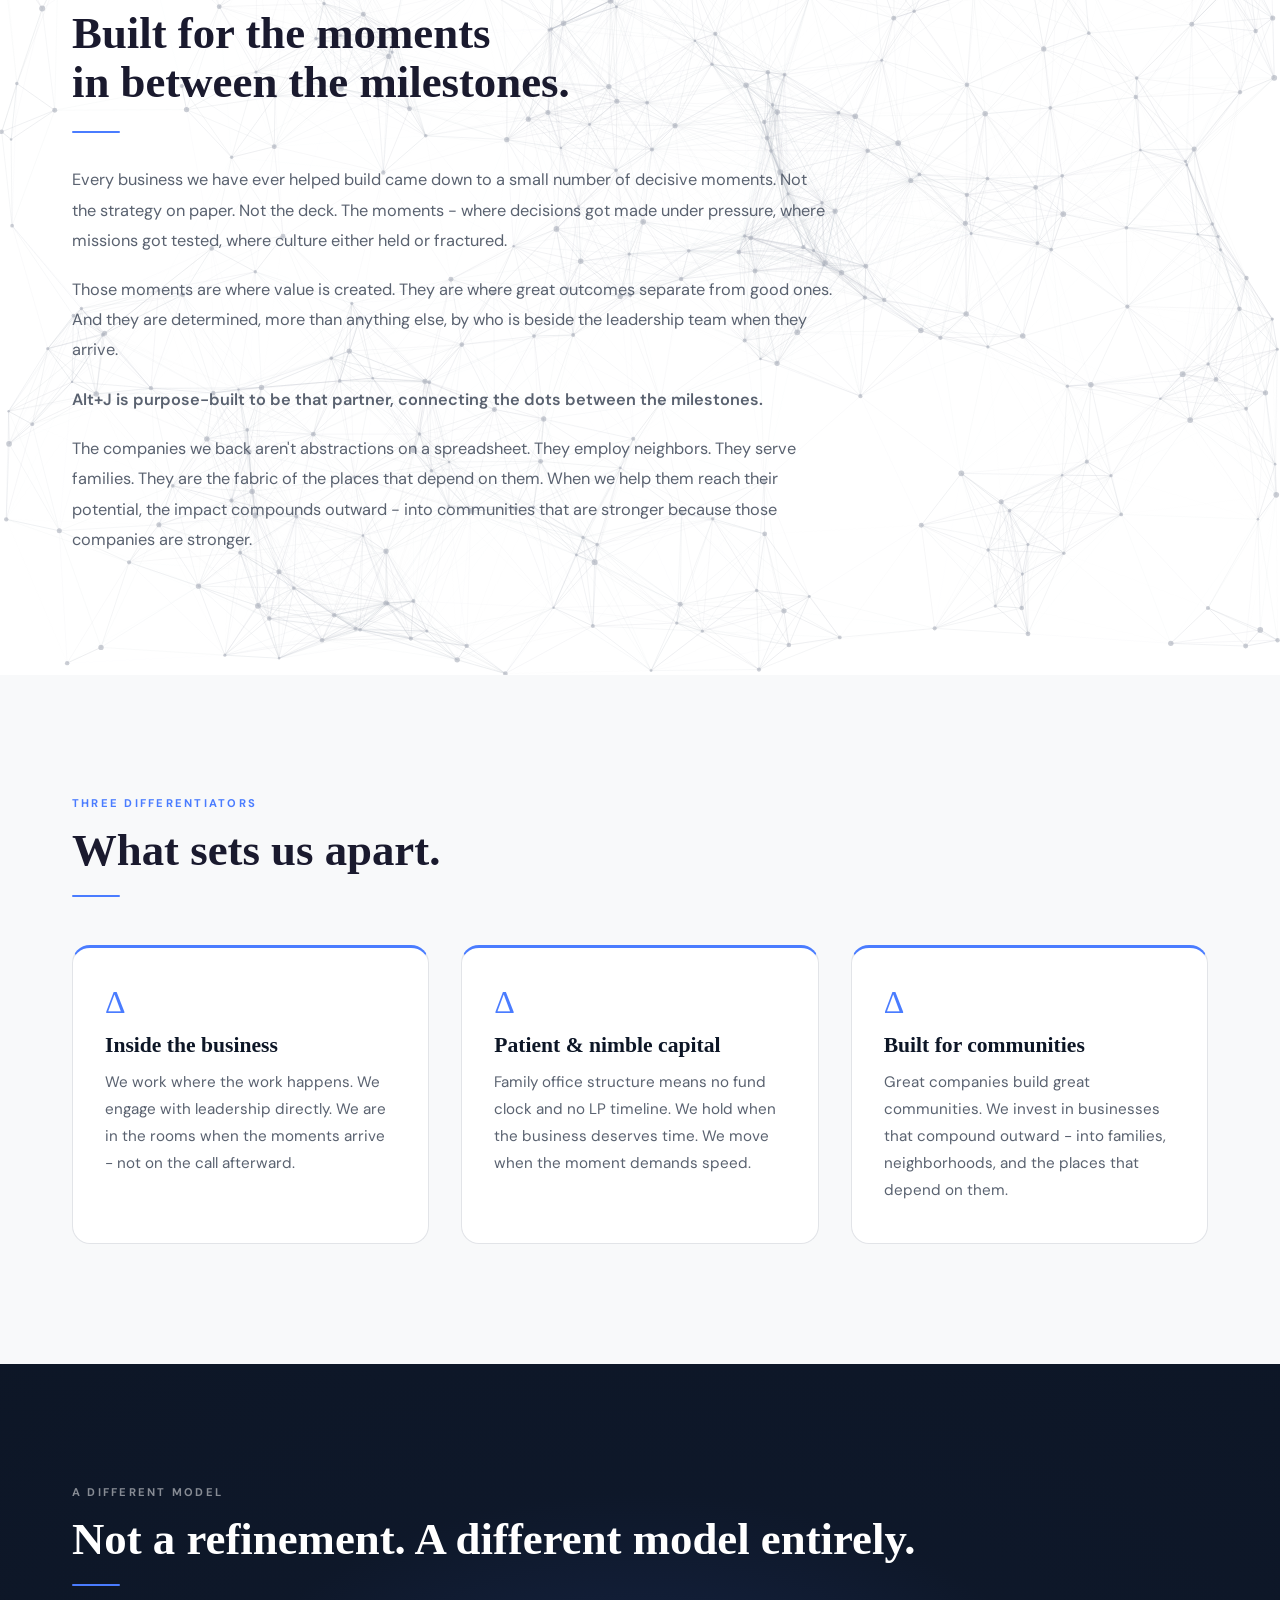
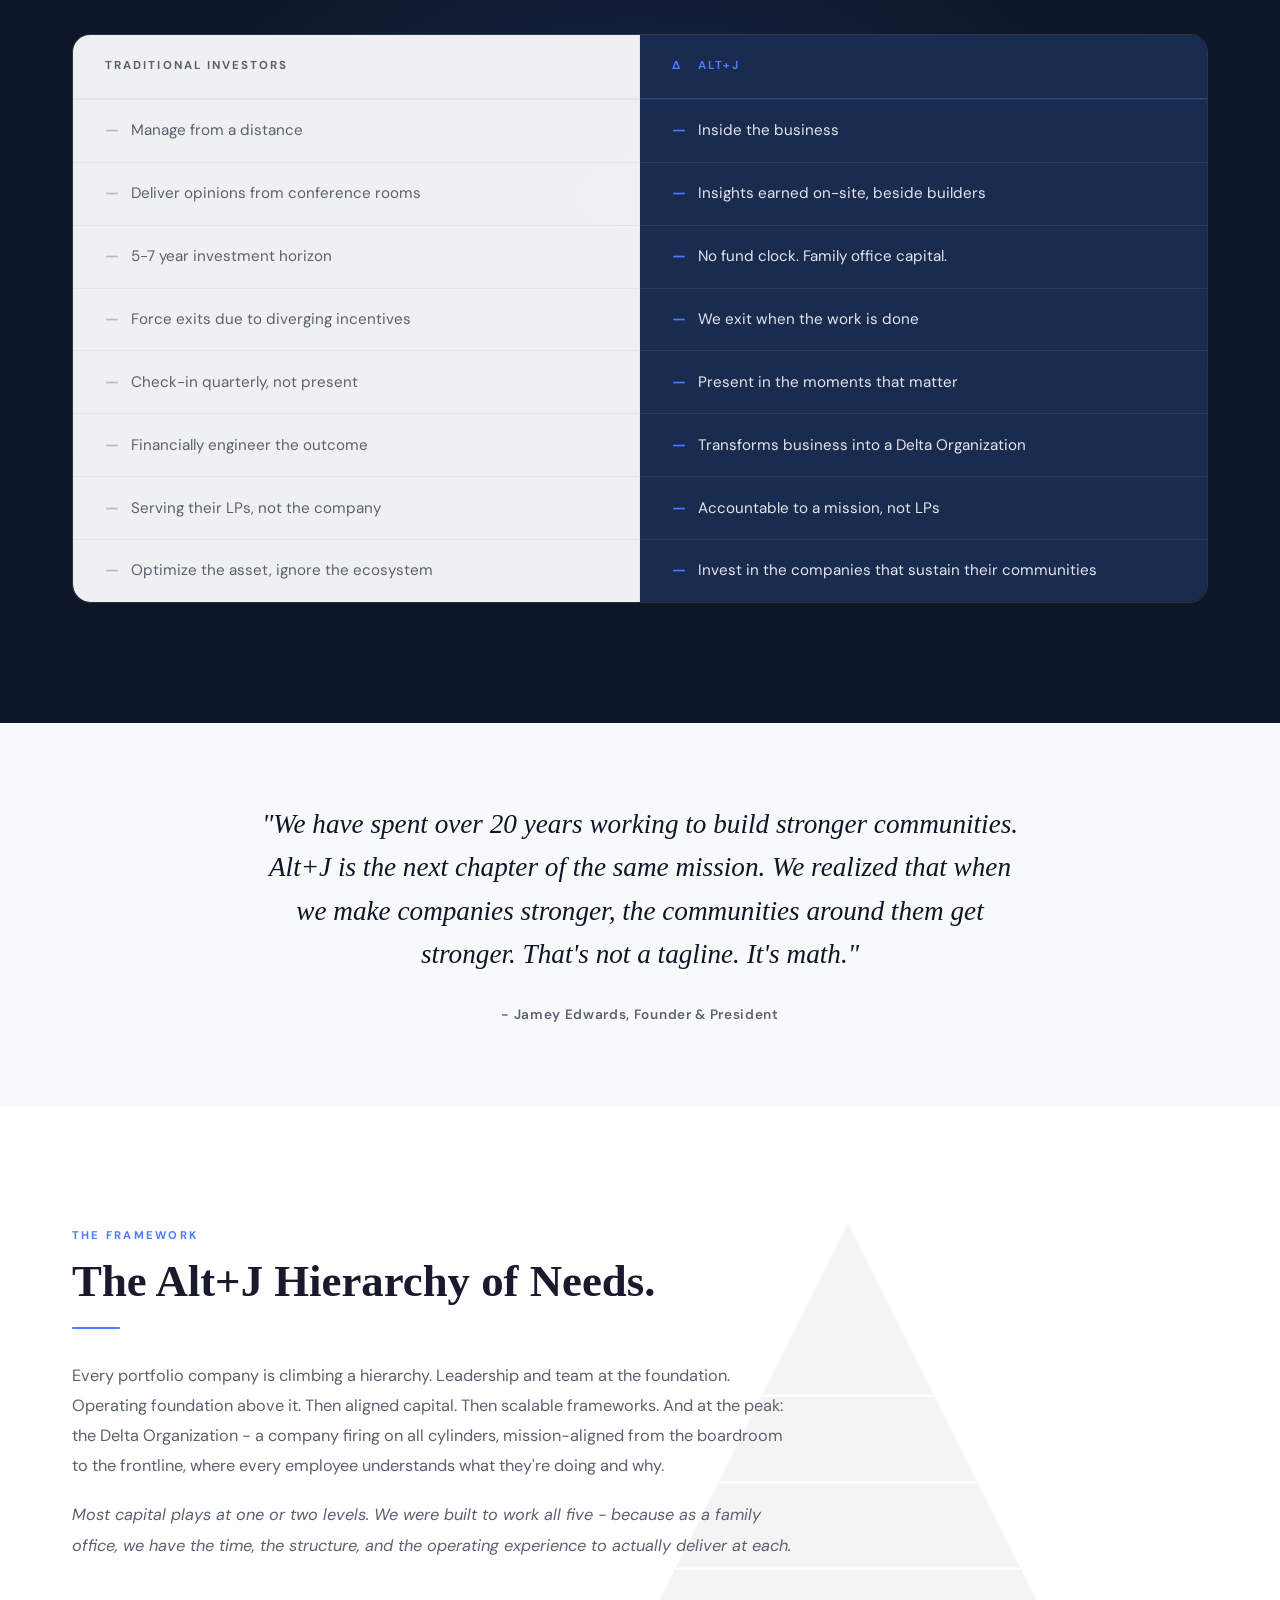
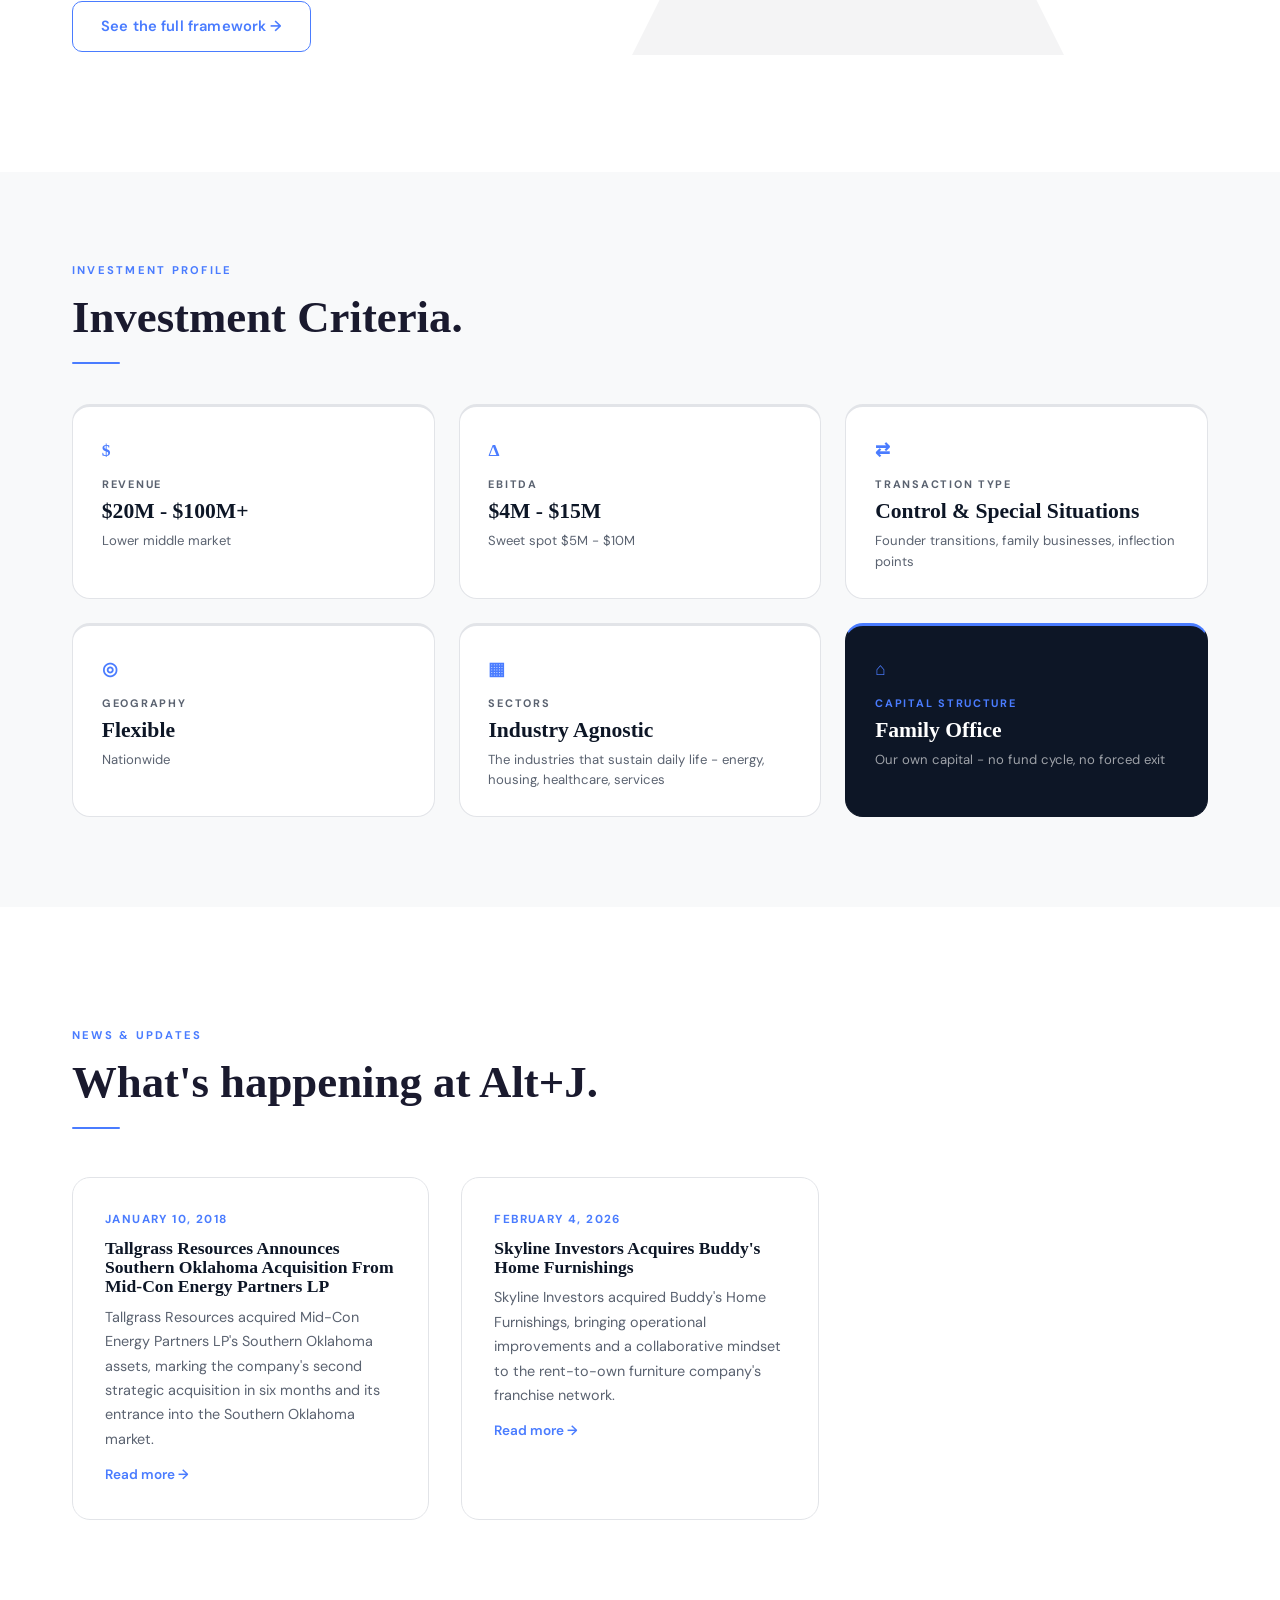
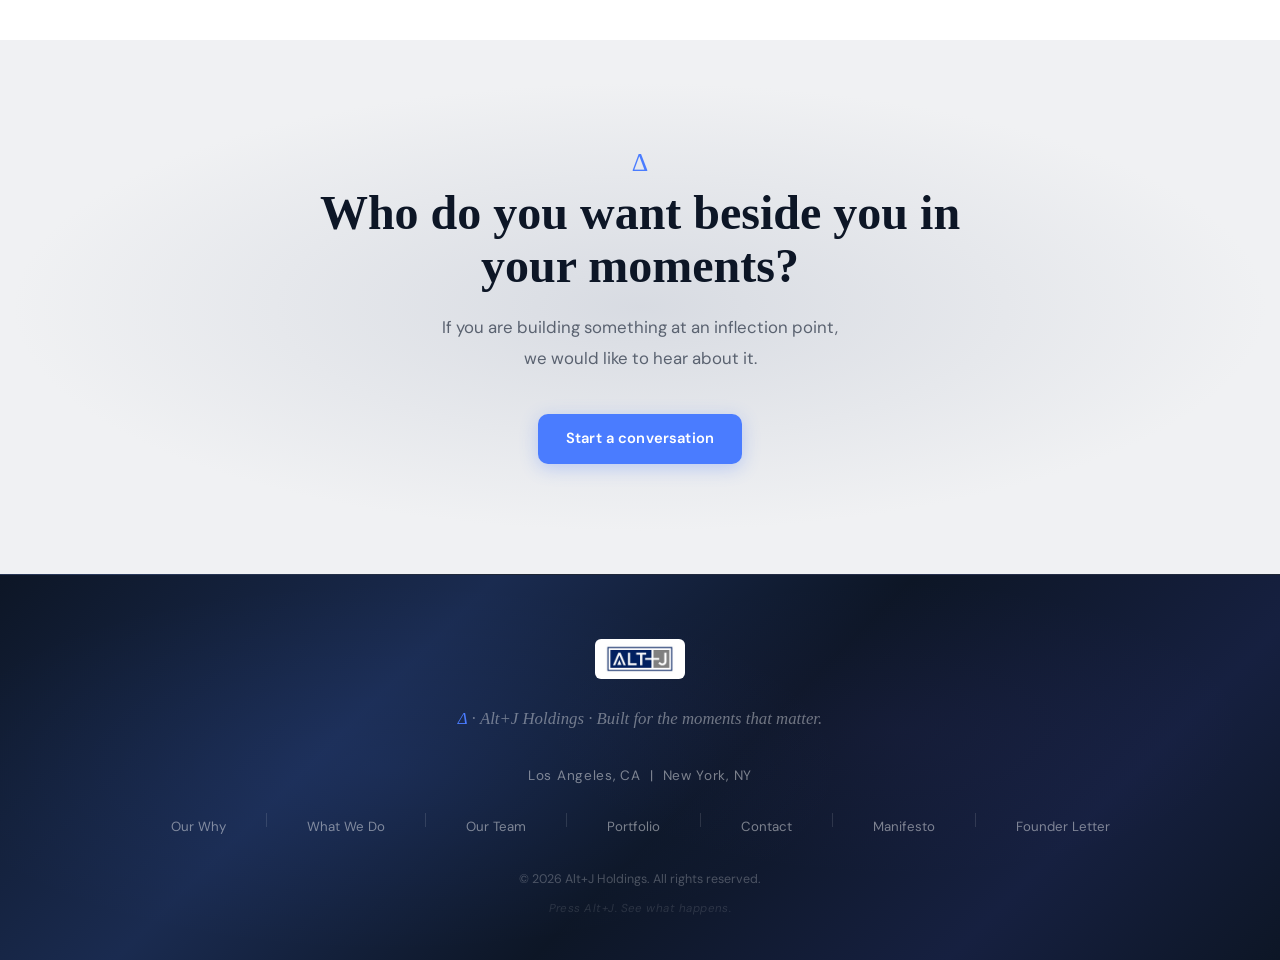
==== commit b805a5e7: "Update AUM from $8B to $1.5B" ====
--- a/index.html
+++ b/index.html
@@ -126,7 +126,7 @@
     <h2 class="fade-in" style="text-align:center;color:var(--gold);font-size:clamp(1.4rem,2.5vw,2rem);margin-bottom:2.5rem">Alt+J Holdings Key Facts</h2>
     <div class="stats-grid">
       <div class="stat-item fade-in">
-        <div class="stat-number" data-count="8" data-prefix="$" data-suffix="B">$8B</div>
+        <div class="stat-number" data-count="1.5" data-prefix="$" data-suffix="B">$1.5B</div>
         <div class="stat-label">Assets Under Management (AUM)</div>
       </div>
       <div class="stat-item fade-in fade-in-delay-1">
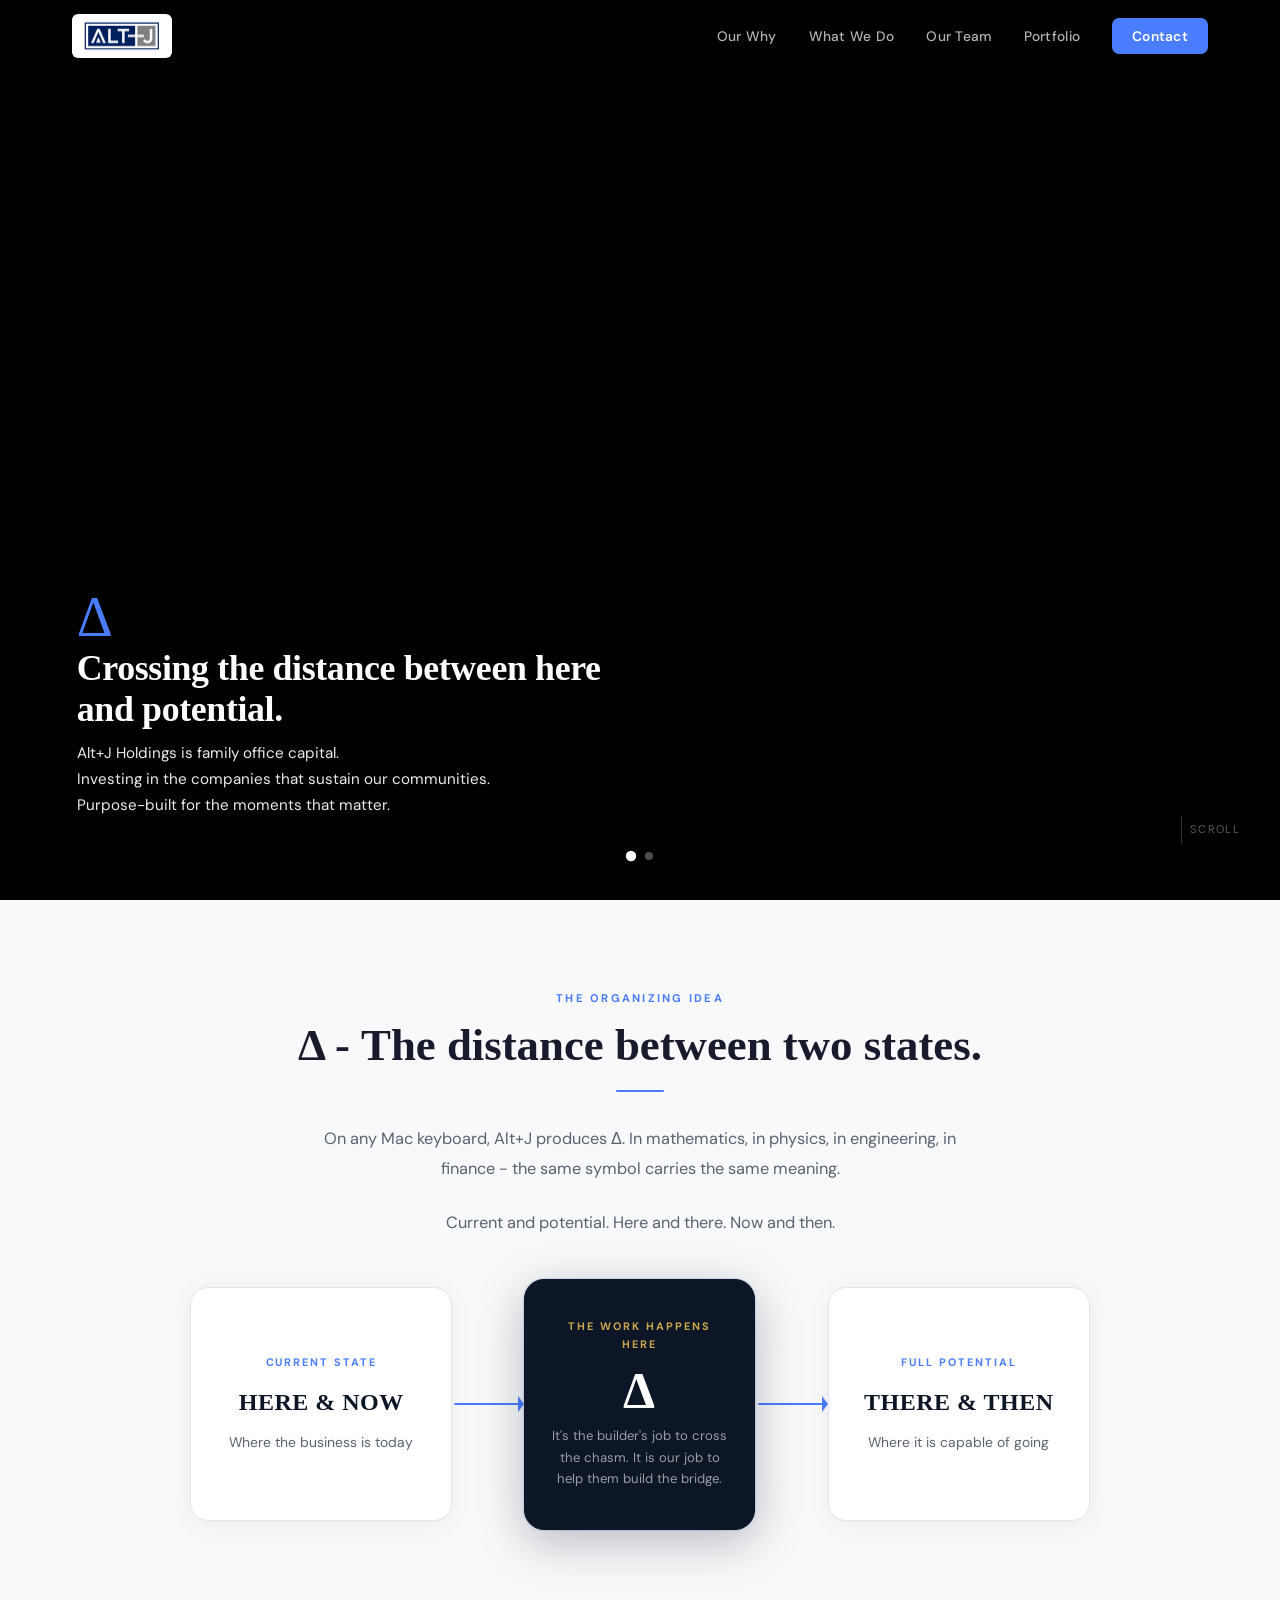
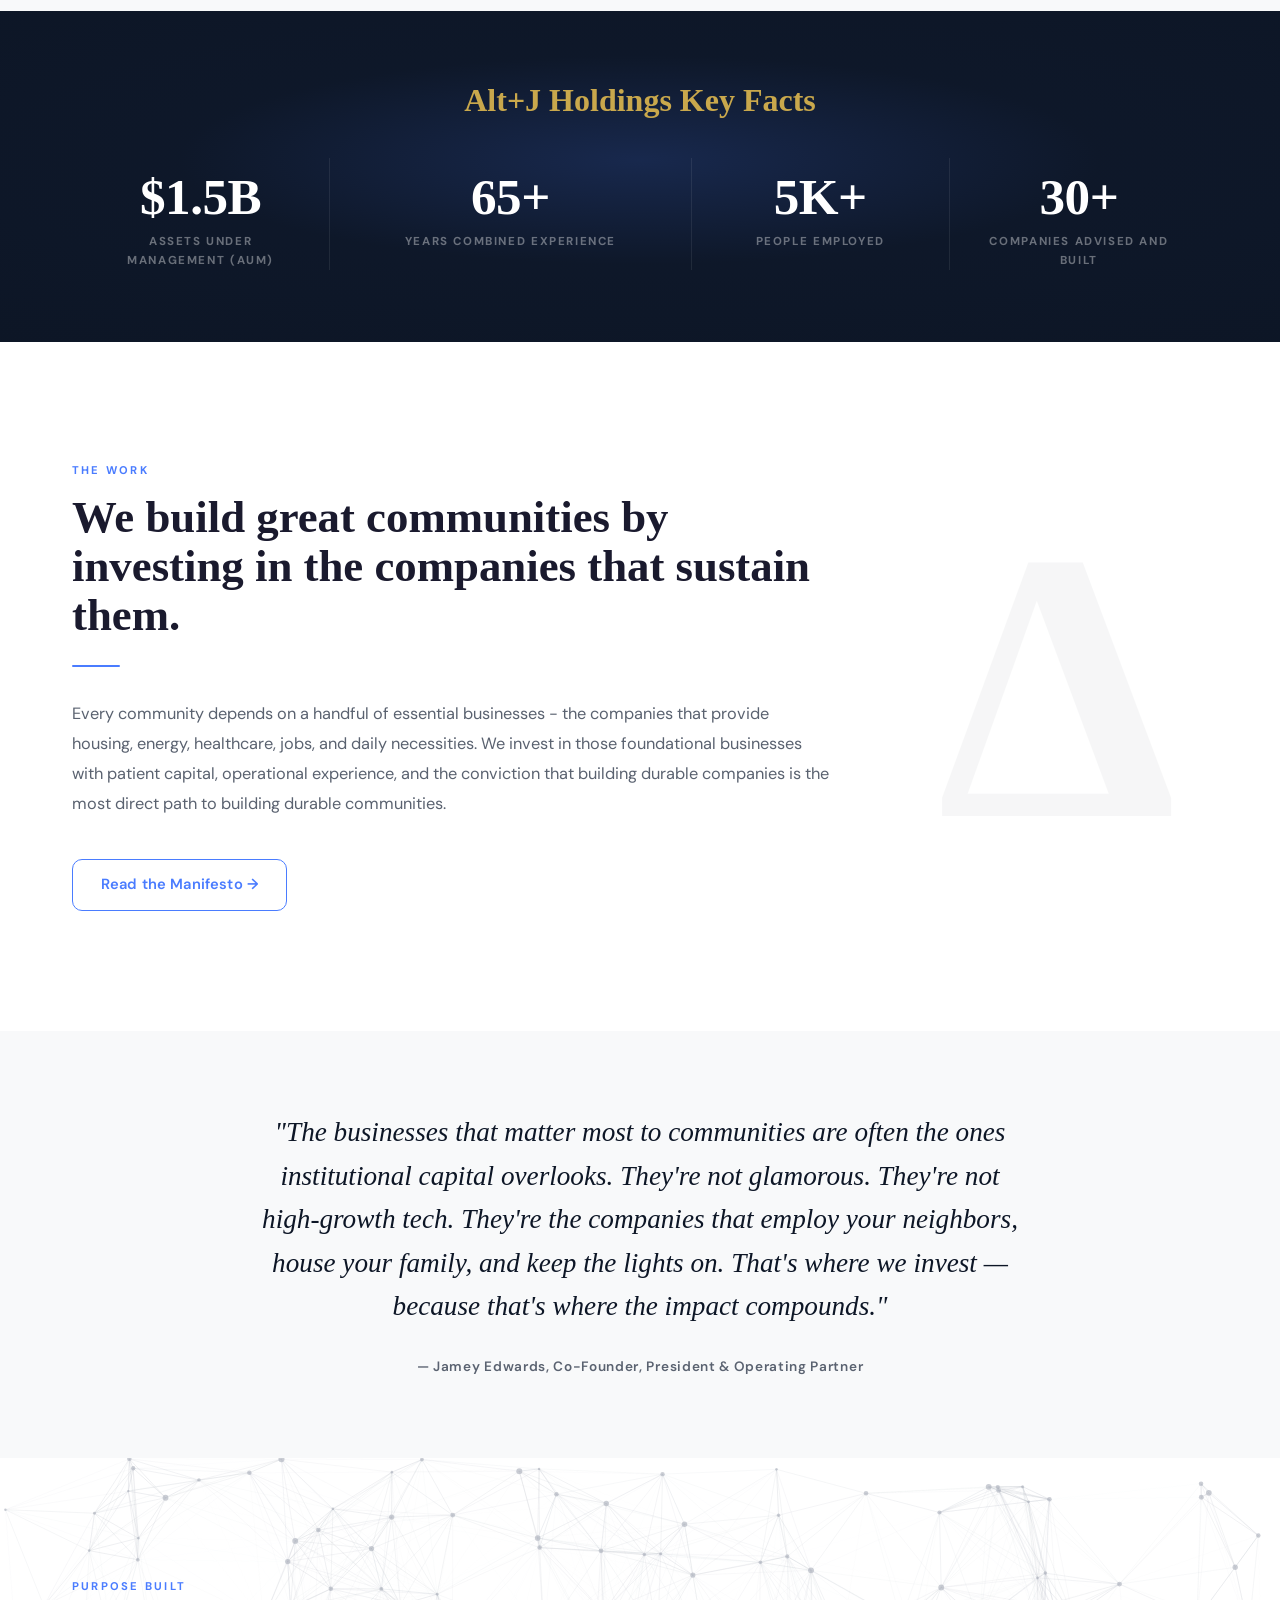
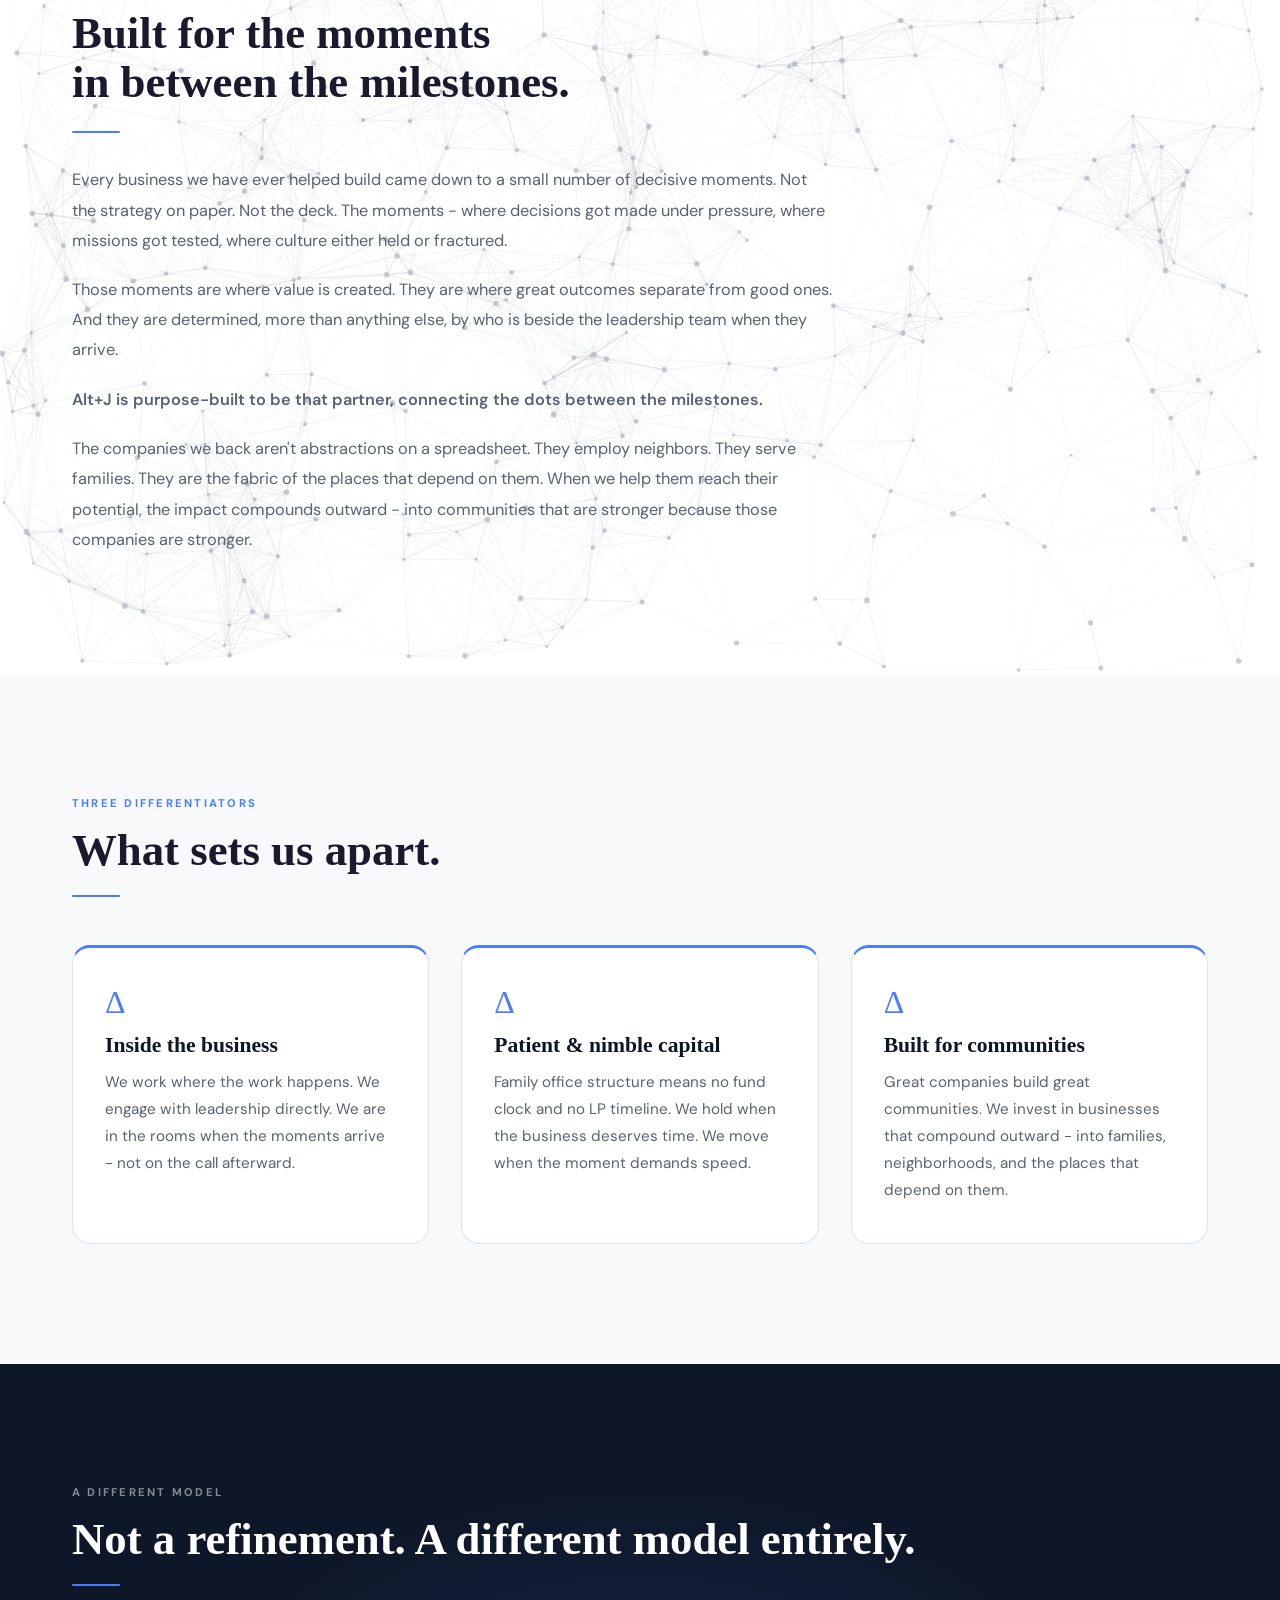
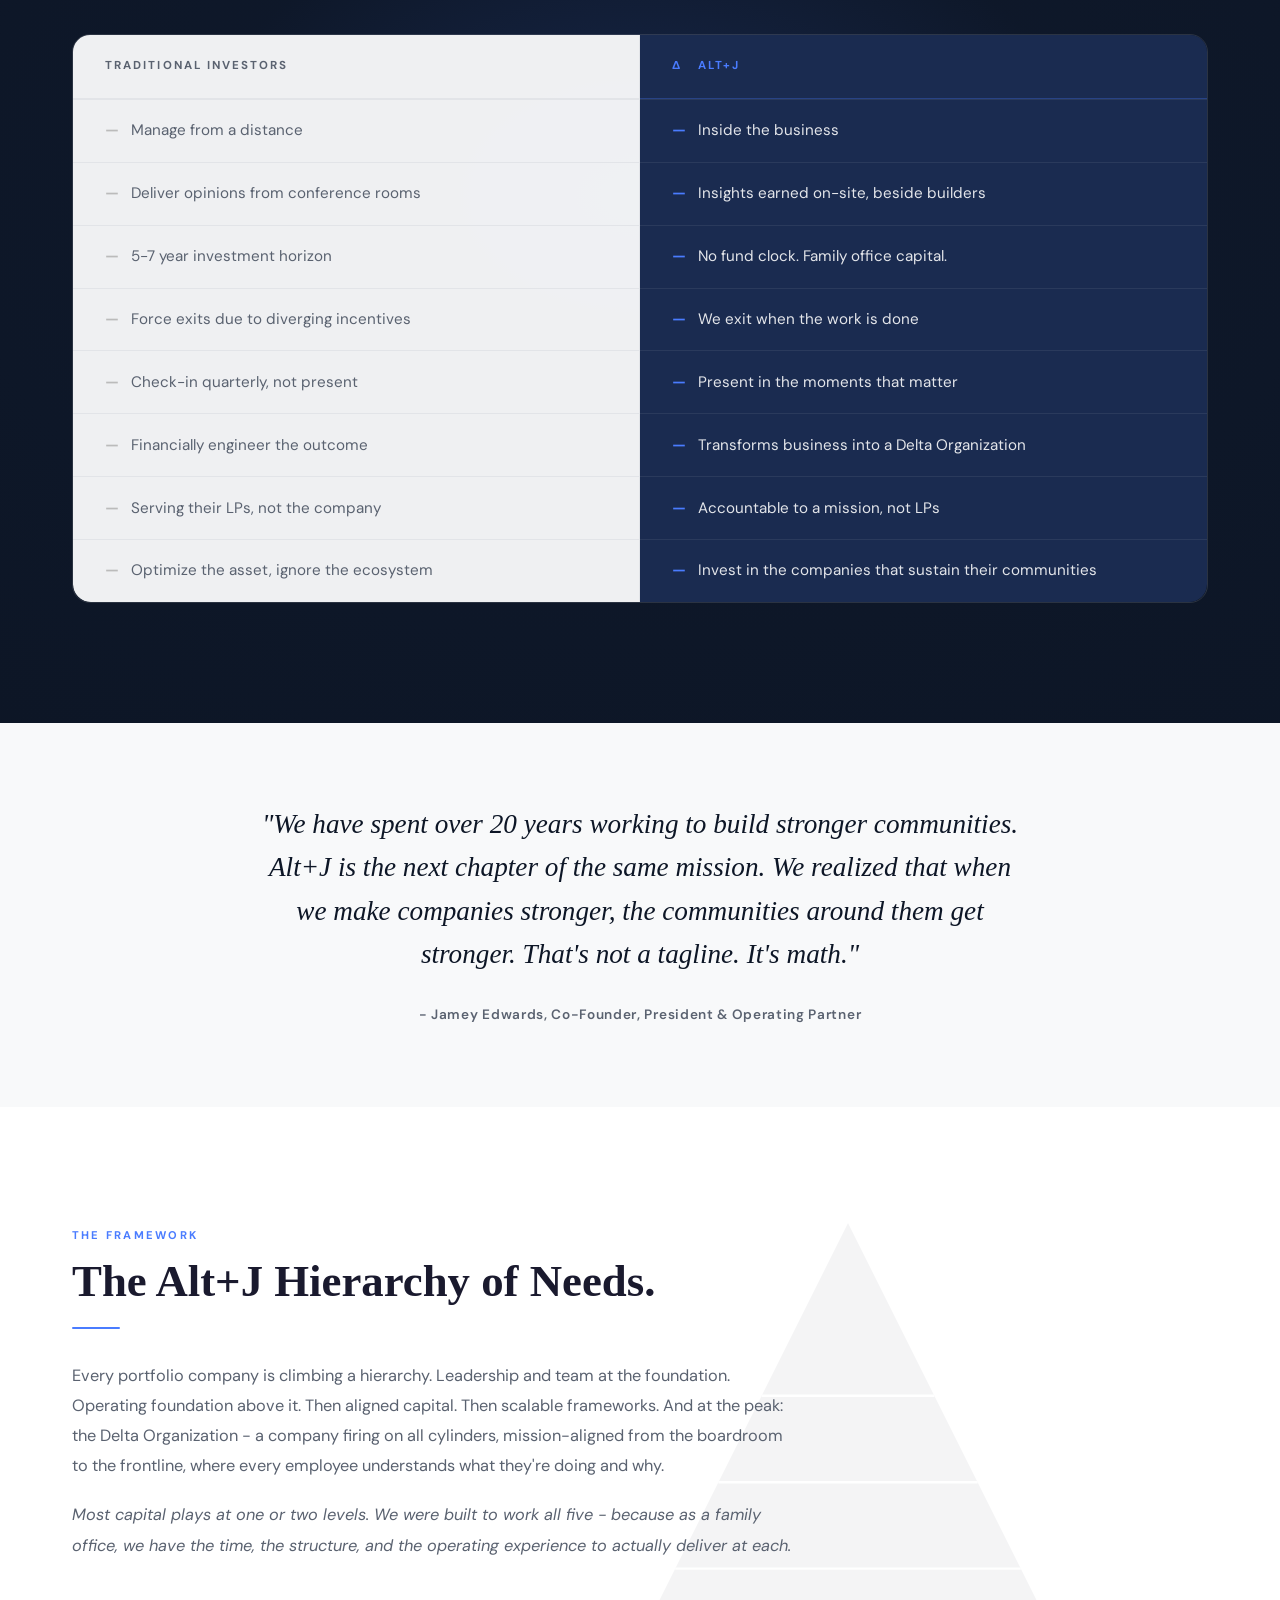
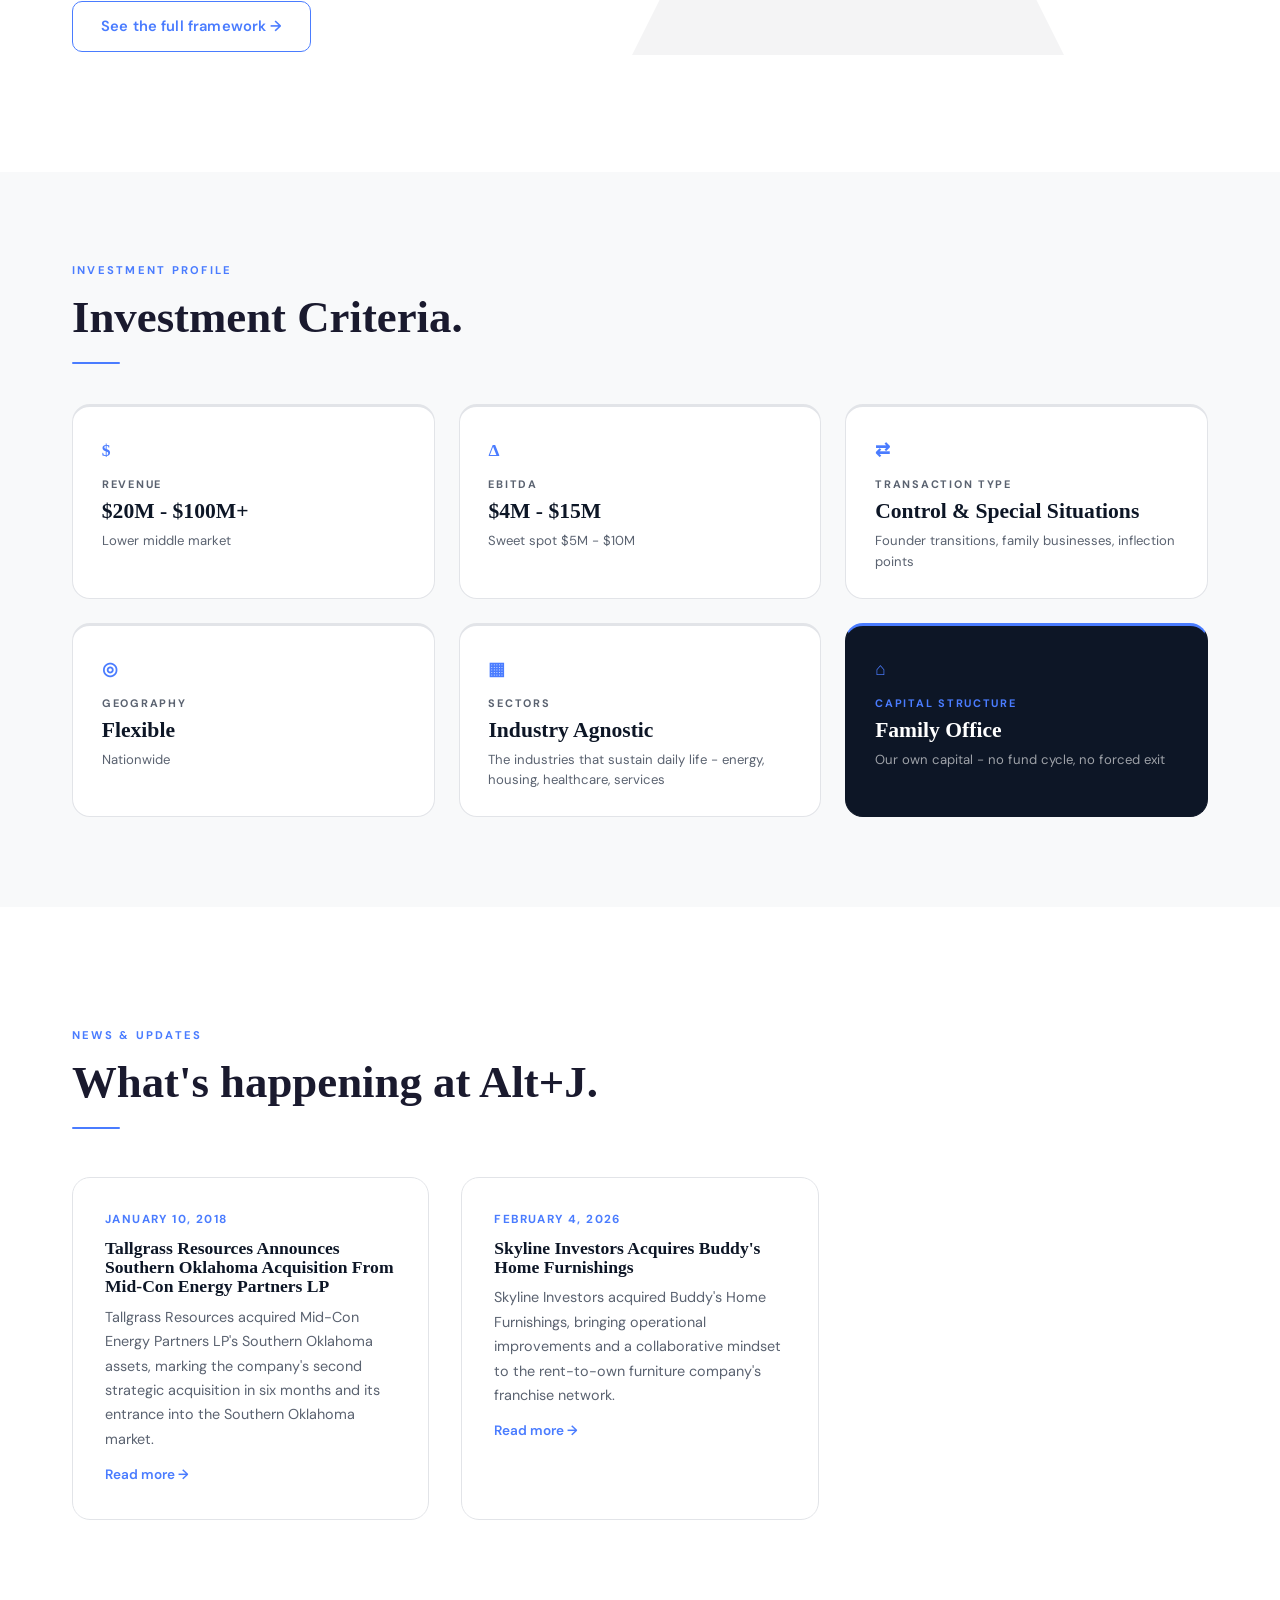
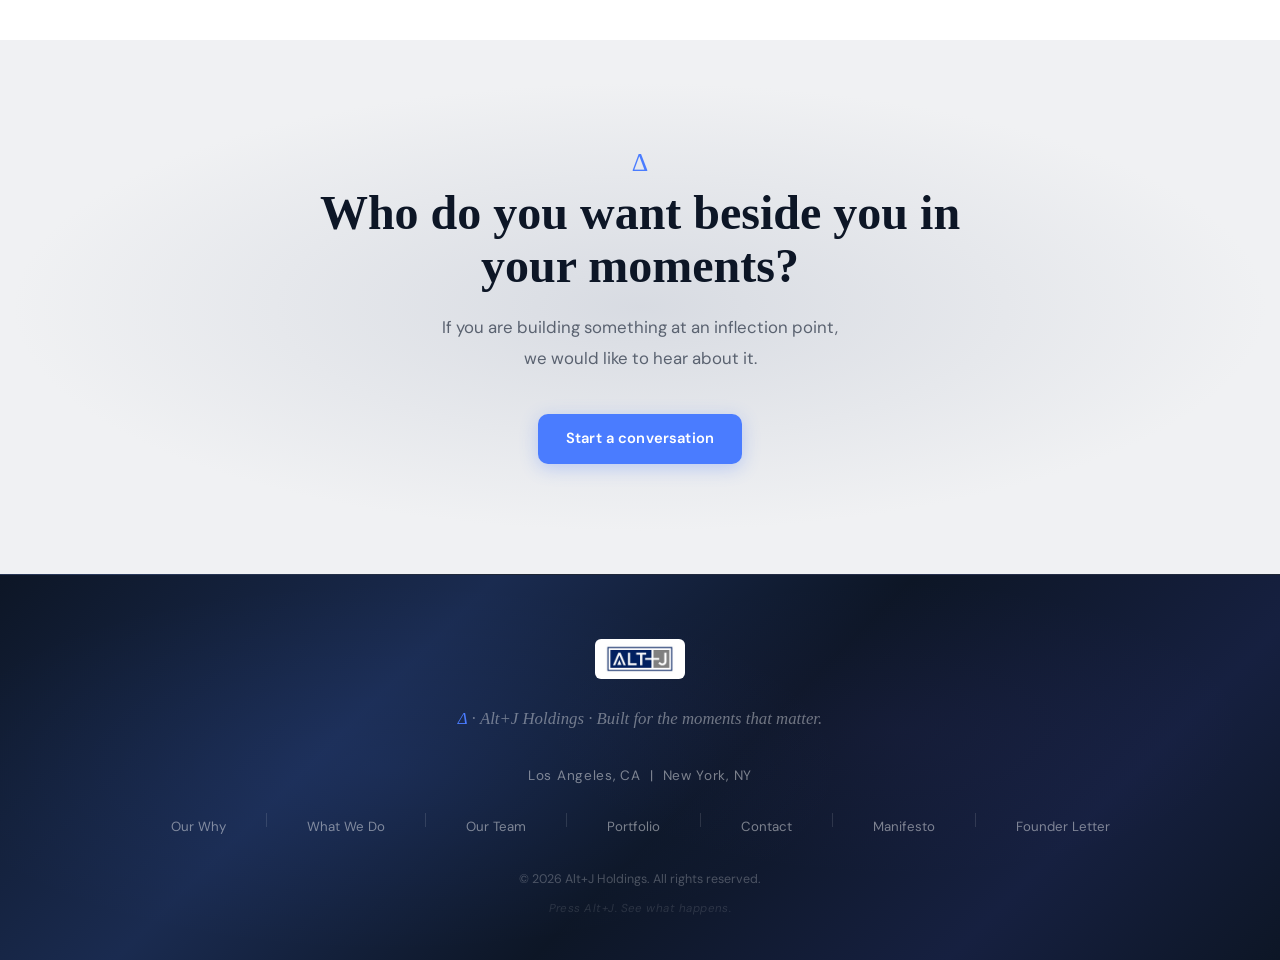
==== commit 09a8c47a: "Update Jamey title to Co-Founder, President & Operating Partner" ====
--- a/index.html
+++ b/index.html
@@ -171,10 +171,10 @@
   <div class="container">
     <blockquote class="pull-quote fade-in" style="max-width:760px;margin:0 auto;text-align:center;border:none;padding:0">
       <p style="font-family:'Cormorant Garant',Georgia,serif;font-size:clamp(1.3rem,2.5vw,1.7rem);line-height:1.6;color:var(--navy);font-style:italic;margin-bottom:1.5rem">
-        “The businesses that matter most to communities are often the ones institutional capital overlooks. They’re not glamorous. They’re not high-growth tech. They’re the companies that employ your neighbors, house your family, and keep the lights on. That’s where we invest — because that’s where the impact compounds.”
+        "The businesses that matter most to communities are often the ones institutional capital overlooks. They're not glamorous. They're not high-growth tech. They're the companies that employ your neighbors, house your family, and keep the lights on. That's where we invest — because that's where the impact compounds."
       </p>
       <cite style="font-style:normal;font-size:0.85rem;color:var(--text-light);font-weight:600;letter-spacing:0.05em">
-        — Jamey Edwards, Founder & President
+        — Jamey Edwards, Co-Founder, President & Operating Partner
       </cite>
     </blockquote>
   </div>
@@ -279,7 +279,7 @@
         "We have spent over 20 years working to build stronger communities. Alt+J is the next chapter of the same mission. We realized that when we make companies stronger, the communities around them get stronger. That's not a tagline. It's math."
       </p>
       <cite style="font-style:normal;font-size:0.85rem;color:var(--text-light);font-weight:600;letter-spacing:0.05em">
-        - Jamey Edwards, Founder & President
+        - Jamey Edwards, Co-Founder, President & Operating Partner
       </cite>
     </blockquote>
   </div>
